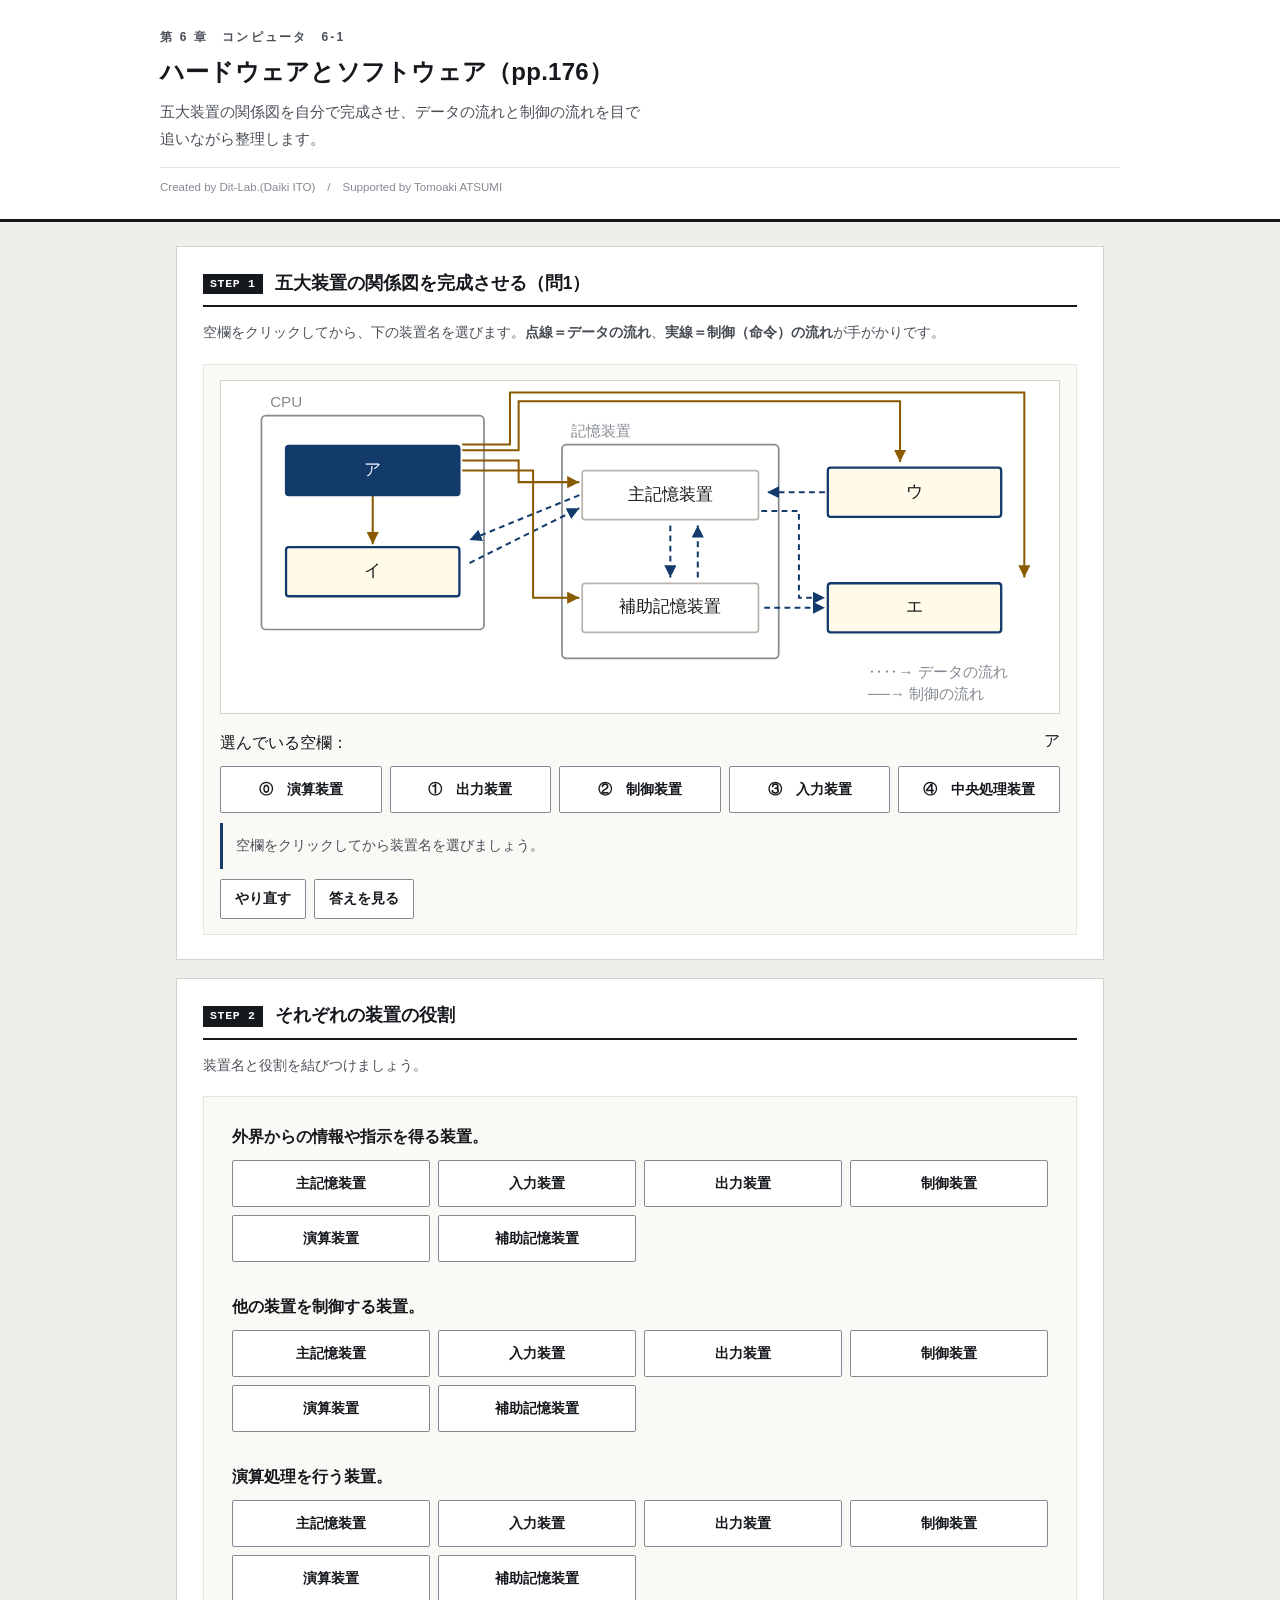
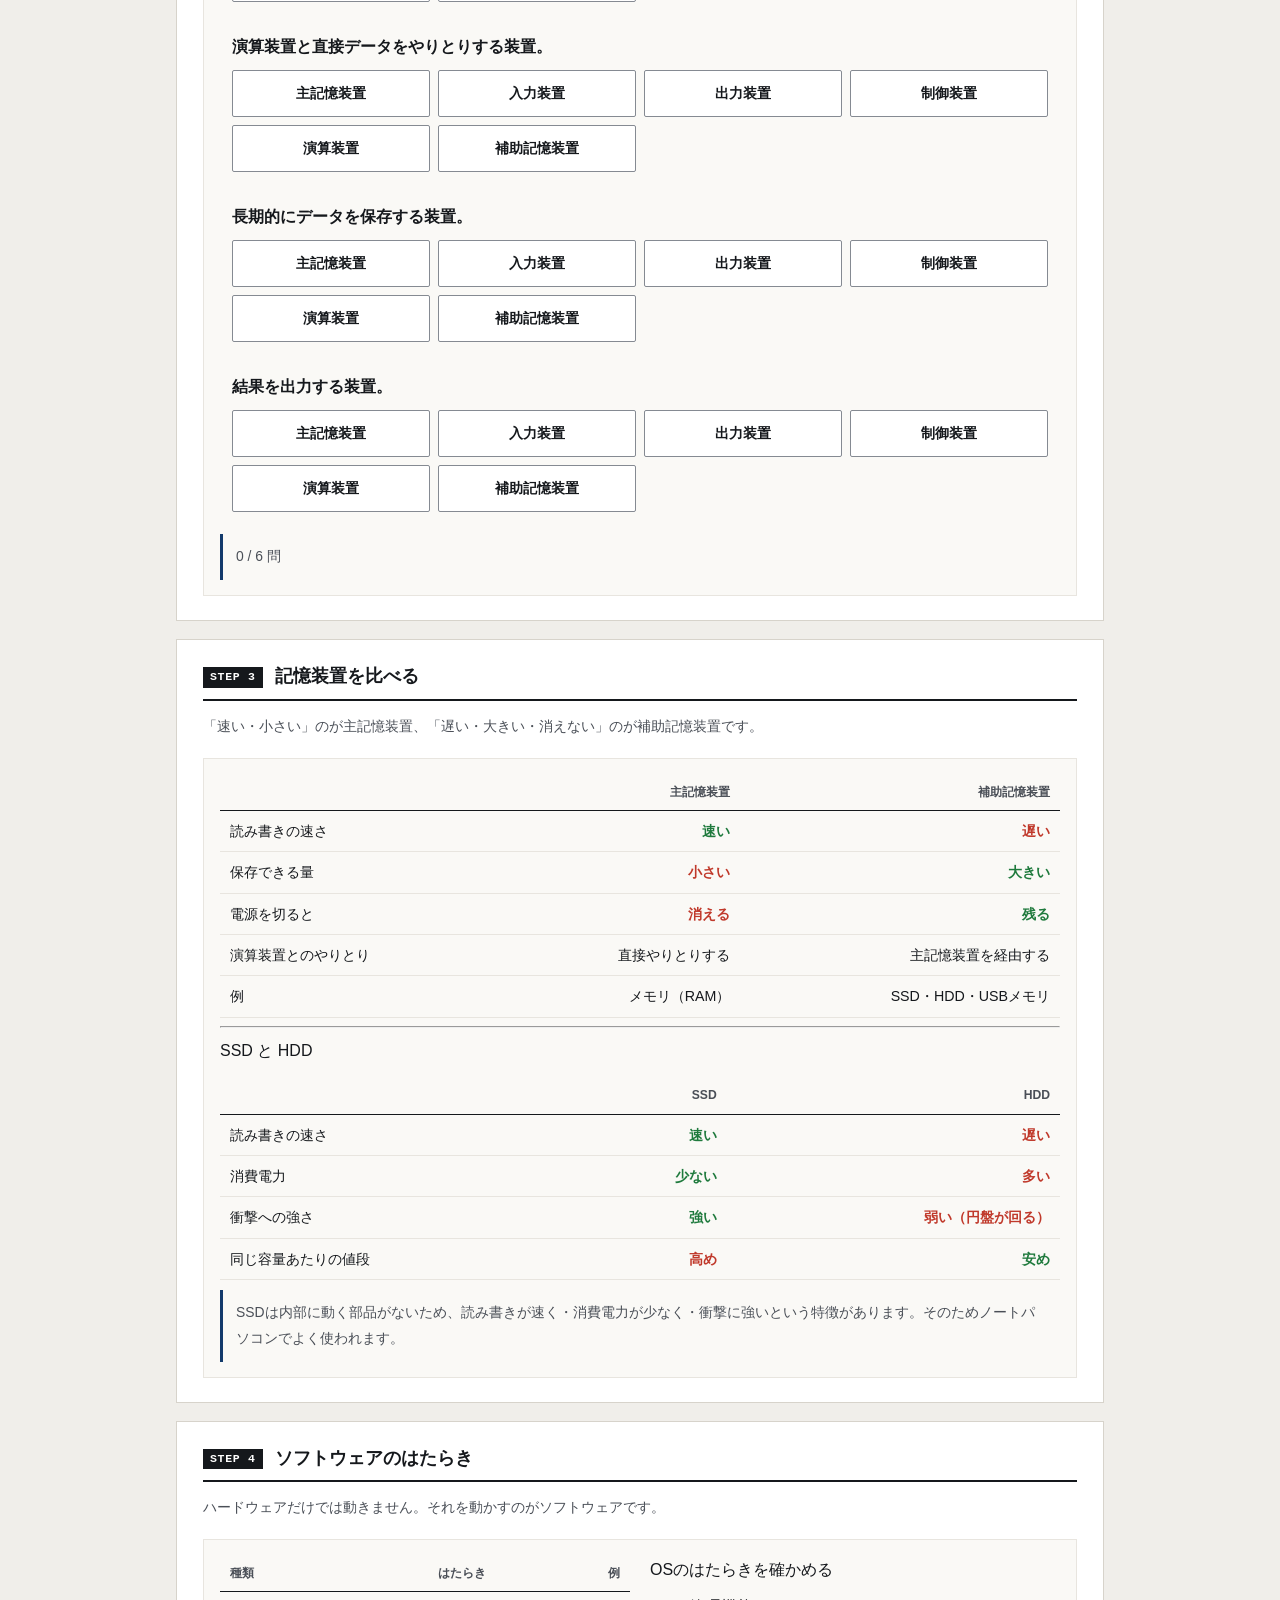
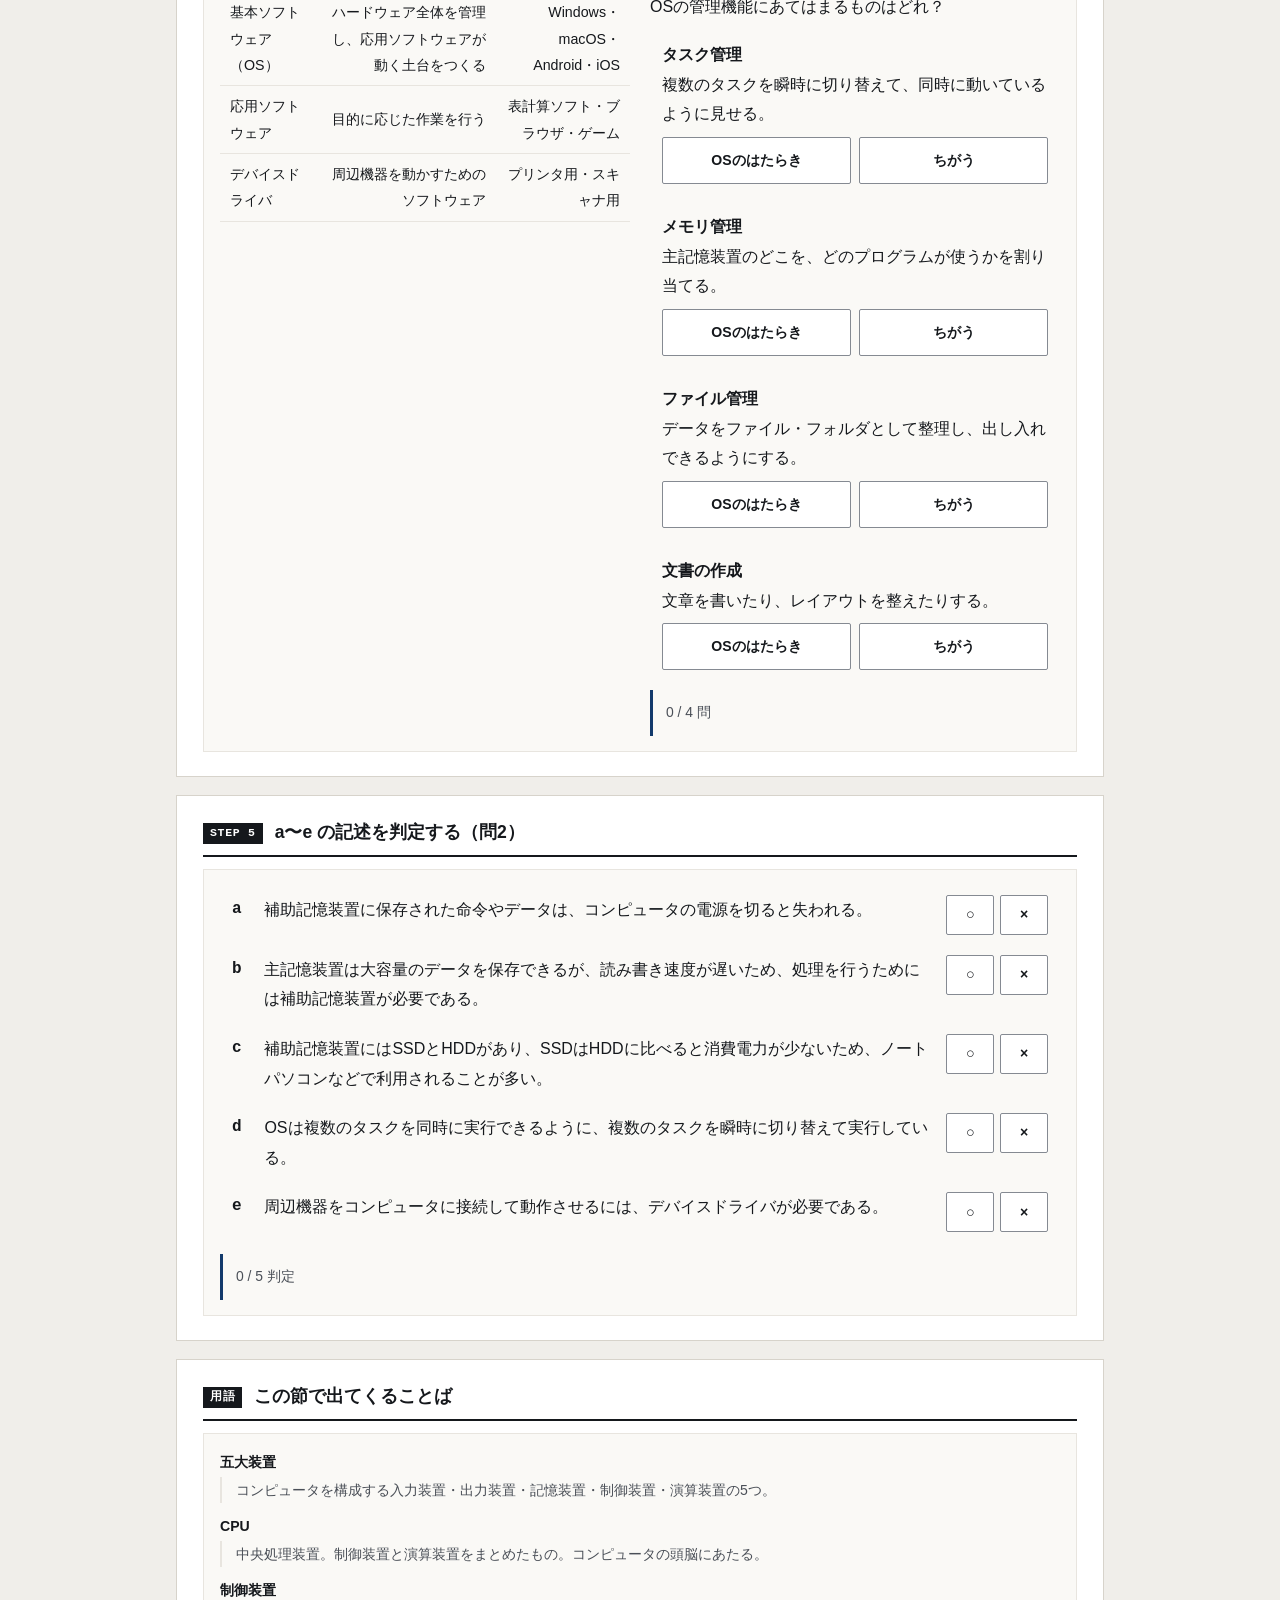
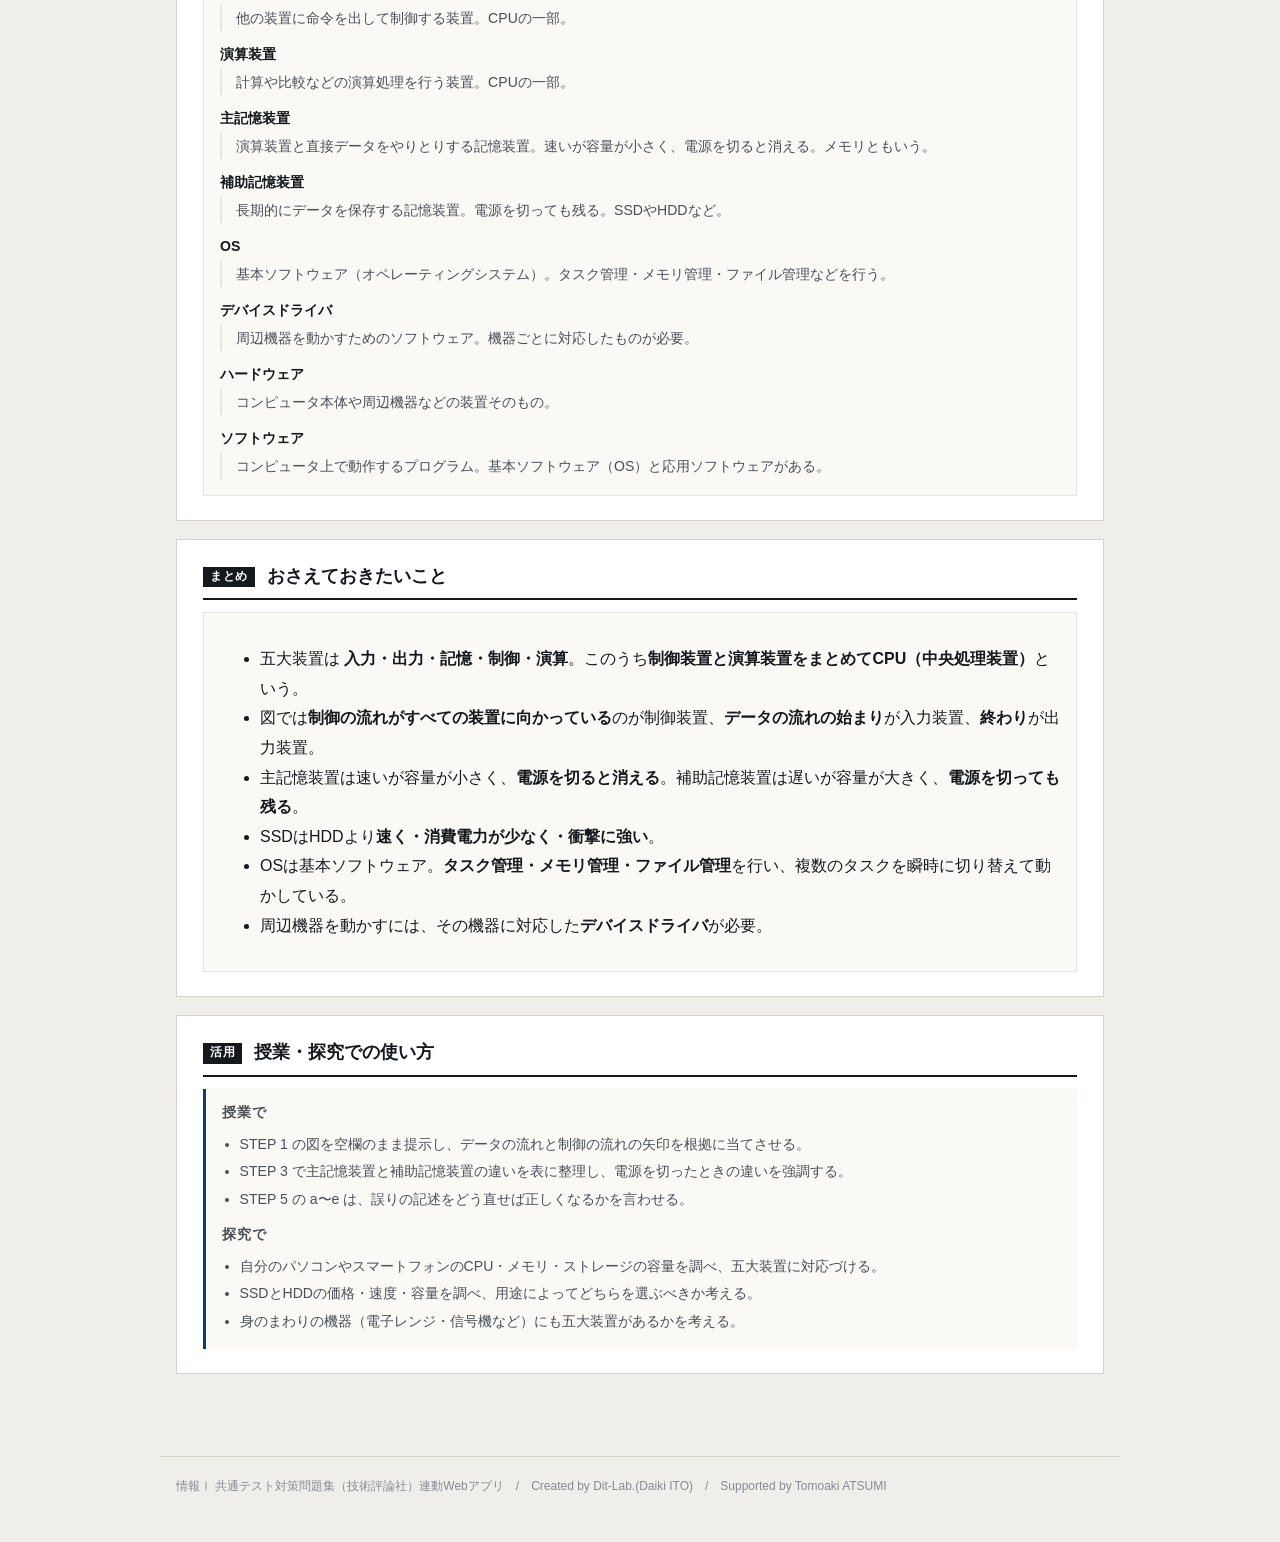
==== index.html @ 08ebe8d5 "chore: 不要ファイルを整理（ツールの作業ファイル・未使用JS・残骸画像） - .omc/ .serena/ __pycache__/ を削除し .gitignore に追加 - 各アプリが実際に" ====
<!DOCTYPE html>
<html lang="ja">
<head>
<meta charset="UTF-8">
<meta name="viewport" content="width=device-width, initial-scale=1.0">
<title>ハードウェアとソフトウェア｜情報Ⅰ共通テスト対策問題集</title>
<meta name="description" content="五大装置の関係図を自分で完成させ、データの流れと制御の流れを目で追いながら整理します。">
<link rel="icon" href="data:image/svg+xml,%3Csvg xmlns=%22http://www.w3.org/2000/svg%22 viewBox=%220 0 32 32%22%3E%3Crect width=%2232%22 height=%2232%22 fill=%22%2315181c%22/%3E%3Ctext x=%2216%22 y=%2222%22 font-size=%2218%22 font-family=%22monospace%22 fill=%22%23fff%22 text-anchor=%22middle%22%3E01%3C/text%3E%3C/svg%3E">
<link rel="stylesheet" href="css/style.css?v=239696b1">
<link rel="stylesheet" href="css/app.css?v=1ecb6554">
</head>
<body>

<header class="app-header">
  <div class="inner">
    <span class="eyebrow">第 6 章　コンピュータ　6-1</span>
    <h1>ハードウェアとソフトウェア（pp.176）</h1>
    <p class="lead">五大装置の関係図を自分で完成させ、データの流れと制御の流れを目で追いながら整理します。</p>
    <p class="credit">Created by Dit-Lab.(Daiki ITO)　/　Supported by Tomoaki ATSUMI</p>
  </div>
</header>

<main class="wrap">
  <section class="step" id="step1">
    <h2><span class="no">STEP 1</span>五大装置の関係図を完成させる（問1）</h2>
    <p class="desc">空欄をクリックしてから、下の装置名を選びます。<strong>点線＝データの流れ</strong>、<strong>実線＝制御（命令）の流れ</strong>が手がかりです。</p>
    <div class="panel">
      <div id="figBox"></div>
      <p class="qhead" style="margin:14px 0 8px">選んでいる空欄：<span class="mono" id="curBlank">ア</span></p>
      <div class="choice4" id="figChoices"></div>
      <div class="note" id="figNote" style="margin-top:10px"></div>
      <div class="btn-row" style="margin-top:10px">
        <button class="btn" id="figReset">やり直す</button>
        <button class="btn" id="figAns">答えを見る</button>
      </div>
    </div>
  </section>

  <section class="step" id="step2">
    <h2><span class="no">STEP 2</span>それぞれの装置の役割</h2>
    <p class="desc">装置名と役割を結びつけましょう。</p>
    <div class="panel">
      <div class="matchgrid" id="roleBox"></div>
      <div class="note" id="roleNote" style="margin-top:12px"></div>
    </div>
  </section>

  <section class="step" id="step3">
    <h2><span class="no">STEP 3</span>記憶装置を比べる</h2>
    <p class="desc">「速い・小さい」のが主記憶装置、「遅い・大きい・消えない」のが補助記憶装置です。</p>
    <div class="panel">
      <div class="tbl-scroll"><table class="tbl cmp2" id="memTable"></table></div>
      <hr class="sep">
      <p class="qhead">SSD と HDD</p>
      <div class="tbl-scroll"><table class="tbl cmp2" id="ssdTable"></table></div>
      <div class="note info" style="margin-top:10px">SSDは内部に動く部品がないため、読み書きが速く・消費電力が少なく・衝撃に強いという特徴があります。そのためノートパソコンでよく使われます。</div>
    </div>
  </section>

  <section class="step" id="step4">
    <h2><span class="no">STEP 4</span>ソフトウェアのはたらき</h2>
    <p class="desc">ハードウェアだけでは動きません。それを動かすのがソフトウェアです。</p>
    <div class="panel">
      <div class="grid c2">
        <div>
          <div class="tbl-scroll"><table class="tbl" id="swTable"></table></div>
        </div>
        <div>
          <p class="qhead" style="margin:0 0 8px">OSのはたらきを確かめる</p>
          <div id="osBox"></div>
          <div class="note" id="osNote" style="margin-top:10px"></div>
        </div>
      </div>
    </div>
  </section>

  <section class="step" id="step5">
    <h2><span class="no">STEP 5</span>a〜e の記述を判定する（問2）</h2>
    <div class="panel">
      <div class="abcde" id="jBox"></div>
      <div class="note" id="jNote" style="margin-top:12px"></div>
    </div>
  </section>

  <section class="step" id="glossary">
    <h2><span class="no">用語</span>この節で出てくることば</h2>
    <div class="panel"><div id="glossBox"></div></div>
  </section>

  <section class="step" id="wrap">
    <h2><span class="no">まとめ</span>おさえておきたいこと</h2>
    <div class="panel">
      <ul class="bullets">
        <li>五大装置は <strong>入力・出力・記憶・制御・演算</strong>。このうち<strong>制御装置と演算装置をまとめてCPU（中央処理装置）</strong>という。</li>
        <li>図では<strong>制御の流れがすべての装置に向かっている</strong>のが制御装置、<strong>データの流れの始まり</strong>が入力装置、<strong>終わり</strong>が出力装置。</li>
        <li>主記憶装置は速いが容量が小さく、<strong>電源を切ると消える</strong>。補助記憶装置は遅いが容量が大きく、<strong>電源を切っても残る</strong>。</li>
        <li>SSDはHDDより<strong>速く・消費電力が少なく・衝撃に強い</strong>。</li>
        <li>OSは基本ソフトウェア。<strong>タスク管理・メモリ管理・ファイル管理</strong>を行い、複数のタスクを瞬時に切り替えて動かしている。</li>
        <li>周辺機器を動かすには、その機器に対応した<strong>デバイスドライバ</strong>が必要。</li>
      </ul>
    </div>
  </section>

  <section class="step">
    <h2><span class="no">活用</span>授業・探究での使い方</h2>
    <div class="use-note">
      <h3>授業で</h3>
      <ul>
        <li>STEP 1 の図を空欄のまま提示し、データの流れと制御の流れの矢印を根拠に当てさせる。</li>
        <li>STEP 3 で主記憶装置と補助記憶装置の違いを表に整理し、電源を切ったときの違いを強調する。</li>
        <li>STEP 5 の a〜e は、誤りの記述をどう直せば正しくなるかを言わせる。</li>
      </ul>
      <h3 style="margin-top:12px">探究で</h3>
      <ul>
        <li>自分のパソコンやスマートフォンのCPU・メモリ・ストレージの容量を調べ、五大装置に対応づける。</li>
        <li>SSDとHDDの価格・速度・容量を調べ、用途によってどちらを選ぶべきか考える。</li>
        <li>身のまわりの機器（電子レンジ・信号機など）にも五大装置があるかを考える。</li>
      </ul>
    </div>
  </section>

</main>

<footer class="app-footer">
  情報Ⅰ 共通テスト対策問題集（技術評論社）連動Webアプリ　/　Created by Dit-Lab.(Daiki ITO)　/　Supported by Tomoaki ATSUMI
</footer>

<script src="js/terms.js?v=31ea8772"></script>
<script src="js/app.js?v=41d7b42d"></script>
</body>
</html>
---- css/style.css ----
/* =========================================================
   情報Ⅰ 共通テスト対策問題集 — Web アプリ共通スタイル
   紙面（参考書）に寄せた設計。装飾色は使わず、色は意味を持つときだけ。
   ========================================================= */

:root{
  --paper:#ffffff;
  --paper-2:#faf9f6;      /* うすい紙 */
  --bg:#f0eeea;           /* 台紙 */
  --ink:#15181c;
  --ink-2:#4a4f57;
  --ink-3:#858a92;
  --rule:#d7d3cb;         /* 罫線 */
  --rule-2:#e8e5df;
  --accent:#123a6b;       /* 濃紺。主要操作と現在地だけに使う */
  --accent-w:#e9eef6;
  --zero:#c0392b;         /* 左＝0 */
  --one:#1d4ed8;          /* 右＝1 */
  --ok:#1f7a3d;   --ok-bg:#eef6f0;
  --ng:#b3261e;   --ng-bg:#fbefee;
  --warn:#8a5a00; --warn-bg:#fbf5e8;
  --font:"Hiragino Kaku Gothic ProN","Hiragino Sans","Yu Gothic Medium","Yu Gothic",
         "Noto Sans JP",Meiryo,-apple-system,BlinkMacSystemFont,sans-serif;
  --mono:"SFMono-Regular",Menlo,Consolas,"Courier New",monospace;
}

*{box-sizing:border-box}
[hidden]{display:none !important}
html{-webkit-text-size-adjust:100%}
body{
  margin:0; background:var(--bg); color:var(--ink);
  font-family:var(--font); font-size:16px; line-height:1.85;
  font-feature-settings:"palt" 1;
}
h1,h2,h3,h4{line-height:1.45; margin:0; font-weight:700}
p{margin:0 0 .75em} p:last-child{margin-bottom:0}
a{color:var(--accent)}

/* ---------- 標題 ---------- */
.app-header{background:var(--paper); border-bottom:3px solid var(--ink); padding:26px 20px 20px}
.app-header .inner{max-width:960px; margin:0 auto}
.app-header .eyebrow{
  font-size:.75rem; font-weight:700; color:var(--ink-2); letter-spacing:.18em;
  display:block; margin-bottom:7px;
}
.app-header h1{font-size:1.5rem; letter-spacing:.01em}
.app-header .lead{font-size:.92rem; color:var(--ink-2); margin-top:9px; max-width:60ch}
.app-header .credit{
  font-size:.72rem; color:var(--ink-3); margin-top:14px;
  padding-top:9px; border-top:1px solid var(--rule-2);
}

/* ---------- 版面 ---------- */
.wrap{max-width:960px; margin:0 auto; padding:24px 16px 64px}
.step{background:var(--paper); border:1px solid var(--rule); padding:24px 26px; margin-bottom:18px}
.step > h2{
  display:flex; align-items:baseline; gap:12px; font-size:1.1rem;
  padding-bottom:9px; border-bottom:2px solid var(--ink); margin-bottom:12px;
}
.step > h2 .no{
  flex:none; font-family:var(--mono); font-size:.72rem; font-weight:700;
  background:var(--ink); color:var(--paper); padding:2px 7px; letter-spacing:.06em;
  position:relative; top:-2px;
}
.step > .desc{color:var(--ink-2); font-size:.9rem; margin-bottom:18px}
.step[hidden]{display:none}

.grid{display:grid; gap:20px}
.grid > *{min-width:0}          /* 子の中身で列が広がるのを防ぐ */
@media(min-width:800px){ .grid.c2{grid-template-columns:1fr 1fr} }

.panel{border:1px solid var(--rule-2); background:var(--paper-2); padding:15px 16px; min-width:0}
.panel > h3{
  font-size:.8rem; font-weight:700; color:var(--ink-2); letter-spacing:.08em;
  margin-bottom:12px; padding-bottom:6px; border-bottom:1px solid var(--rule);
}

/* ---------- 部品 ---------- */
.btn{
  appearance:none; border:1px solid var(--ink-3); background:var(--paper); color:var(--ink);
  font-family:inherit; font-size:.88rem; font-weight:700; padding:8px 14px;
  border-radius:2px; cursor:pointer; min-height:40px; line-height:1.4;
  transition:background .12s, border-color .12s, color .12s;
}
.btn:hover:not(:disabled){background:var(--accent-w); border-color:var(--accent); color:var(--accent)}
.btn:disabled{opacity:.35; cursor:not-allowed}
.btn.primary{background:var(--accent); color:var(--paper); border-color:var(--accent)}
.btn.primary:hover:not(:disabled){background:#0d2c53; color:var(--paper)}
.btn.ghost{border-color:var(--rule); color:var(--ink-2)}
.btn.sm{font-size:.8rem; padding:5px 10px; min-height:34px}
.btn-row{display:flex; flex-wrap:wrap; gap:8px; align-items:center}

/* タブ（見出し下線式） */
.seg{display:flex; gap:0; border-bottom:1px solid var(--rule)}
.seg button{
  appearance:none; border:0; background:transparent; font-family:inherit; font-size:.88rem;
  font-weight:700; color:var(--ink-3); padding:9px 4px; margin-right:26px; cursor:pointer;
  border-bottom:3px solid transparent; margin-bottom:-1px; min-height:40px;
}
.seg button:hover{color:var(--ink-2)}
.seg button[aria-pressed="true"]{color:var(--ink); border-bottom-color:var(--accent)}

label.fld{display:block; font-size:.78rem; font-weight:700; color:var(--ink-2); margin-bottom:5px; letter-spacing:.04em}
input[type=text], textarea, input[type=number]{
  width:100%; font-family:inherit; font-size:1rem; color:var(--ink);
  border:1px solid var(--ink-3); border-radius:2px; padding:9px 11px;
  background:var(--paper); min-height:42px;
}
input:focus, textarea:focus{outline:2px solid var(--accent); outline-offset:-1px; border-color:var(--accent)}
.btn:focus-visible, .seg button:focus-visible, .node-card:focus-visible{outline:2px solid var(--accent); outline-offset:2px}
textarea{resize:vertical; line-height:1.7}
.mono{font-family:var(--mono)}

table.tbl{width:100%; border-collapse:collapse; font-size:.89rem}
table.tbl th, table.tbl td{border-bottom:1px solid var(--rule-2); padding:7px 10px; text-align:right}
table.tbl th:first-child, table.tbl td:first-child{text-align:left}
table.tbl thead th{border-bottom:1.5px solid var(--ink); font-size:.76rem; color:var(--ink-2); font-weight:700; white-space:nowrap}
.tbl-scroll{overflow-x:auto; -webkit-overflow-scrolling:touch; max-width:100%}

.note{padding:10px 13px; font-size:.87rem; border-left:3px solid var(--ink-3); background:var(--paper-2)}
.note.ok{background:var(--ok-bg); border-left-color:var(--ok); color:#123f22}
.note.ng{background:var(--ng-bg); border-left-color:var(--ng); color:#6d1a15}
.note.info{background:var(--paper-2); border-left-color:var(--accent); color:var(--ink-2)}
.note.warn{background:var(--warn-bg); border-left-color:var(--warn); color:#5c3d00}
.note[hidden]{display:none}

.badge{
  display:inline-block; font-size:.72rem; font-weight:700; padding:1px 7px;
  border:1px solid var(--rule); color:var(--ink-2); background:var(--paper); letter-spacing:.04em;
}

/* 数値は罫線で仕切るだけ。カードにしない */
.metrics{display:flex; flex-wrap:wrap; gap:0; border-top:1px solid var(--rule)}
.metric{flex:1 1 130px; padding:11px 14px 11px 0; border-right:1px solid var(--rule-2)}
.metric:last-child{border-right:0}
.metric .k{font-size:.74rem; color:var(--ink-3); font-weight:700; letter-spacing:.05em}
.metric .v{font-size:1.6rem; font-weight:700; line-height:1.3; font-family:var(--mono); letter-spacing:-.01em}
.metric .s{font-size:.76rem; color:var(--ink-2)}

.bit0{color:var(--zero); font-weight:700}
.bit1{color:var(--one); font-weight:700}

.app-footer{
  max-width:960px; margin:0 auto; padding:18px 16px 44px; color:var(--ink-3);
  font-size:.75rem; border-top:1px solid var(--rule);
}
.sr-only{position:absolute;width:1px;height:1px;overflow:hidden;clip:rect(0 0 0 0);white-space:nowrap}

@media(max-width:640px){
  body{font-size:15px}
  .app-header{padding:20px 16px 16px}
  .app-header h1{font-size:1.16rem}
  .wrap{padding:16px 12px 52px}
  .step{padding:18px 15px}
  .seg button{margin-right:18px; font-size:.84rem}
  .metric{flex-basis:50%; border-right:0}
}
@media (prefers-reduced-motion:reduce){ *{animation:none!important; transition:none!important} }

/* ---------- 自分のデータ・共有・印刷 ---------- */
.toolbar{display:flex; flex-wrap:wrap; gap:8px; align-items:center; margin-top:12px;
  padding-top:12px; border-top:1px solid var(--rule-2)}
.toolbar .hint{font-size:.78rem; color:var(--ink-3)}
.paste-area{width:100%; min-height:110px; font-family:var(--mono); font-size:.86rem}
.use-note{background:var(--paper-2); border-left:3px solid var(--accent); padding:14px 16px; font-size:.88rem}
.use-note h3{font-size:.86rem; letter-spacing:.06em; margin-bottom:8px; color:var(--ink-2)}
.use-note ol, .use-note ul{margin:0; padding-left:1.25em; line-height:1.95; color:var(--ink-2)}

@media print{
  body{background:#fff}
  .app-header{border-bottom:2px solid #000}
  .step{border:1px solid #bbb; break-inside:avoid; page-break-inside:avoid; margin-bottom:12px}
  .btn, .seg, .toolbar, input[type=range]{display:none !important}
  .note{border-left-width:2px}
  a[href]:after{content:""}
}

/* ---------- 入力グリッド ---------- */
.dg-scroll{overflow:auto; -webkit-overflow-scrolling:touch; border:1px solid var(--rule); background:var(--paper); max-height:420px}
table.dg{border-collapse:collapse; font-family:var(--mono); font-size:.9rem; min-width:100%}
table.dg th, table.dg td{border:1px solid var(--rule-2); padding:0}
table.dg thead th{background:var(--paper-2); position:sticky; top:0; z-index:2}
table.dg .dg-n{background:var(--paper-2); color:var(--ink-3); font-size:.76rem; font-weight:400;
  text-align:center; min-width:34px; padding:0 4px; position:sticky; left:0; z-index:1}
table.dg .dg-corner{background:var(--paper-2); min-width:34px; position:sticky; left:0; z-index:3}
table.dg .dg-act{background:var(--paper-2); width:34px}
.dg-h, .dg-c{width:100%; min-width:96px; border:0; background:transparent; font-family:inherit;
  font-size:.9rem; padding:8px 9px; color:var(--ink); min-height:38px}
.dg-h{font-weight:700; font-family:var(--font); font-size:.82rem; color:var(--ink-2)}
.dg-c.num{text-align:right}
.dg-c:focus, .dg-h:focus{outline:2px solid var(--accent); outline-offset:-2px; background:var(--accent-w)}
.dg-del{border:0; background:transparent; color:var(--ink-3); cursor:pointer; width:32px; height:34px; font-size:1rem}
.dg-del:hover{color:var(--ng)}
.dg-tools{display:flex; flex-wrap:wrap; gap:8px; align-items:center; margin-top:10px}
.dg-hint{font-size:.76rem; color:var(--ink-3)}

/* ---------- ファイル読み込み ---------- */
.filebox{display:flex; flex-wrap:wrap; gap:10px; align-items:center; padding:12px;
  border:1px dashed var(--rule); background:var(--paper-2)}
.filebox input[type=file]{font-size:.85rem; font-family:inherit; max-width:100%}
.filebox .sel{max-width:220px}
.filelabel{display:inline-flex; align-items:center; gap:6px; font-size:.85rem; font-weight:700;
  border:1px solid var(--ink-3); background:var(--paper); padding:8px 14px; border-radius:2px; cursor:pointer; min-height:40px}
.filelabel:hover{border-color:var(--accent); color:var(--accent); background:var(--accent-w)}
.filelabel input{display:none}

/* ---------- 用語解説 ---------- */
.term{position:relative; border-bottom:1.5px dotted var(--accent); cursor:help; color:var(--accent); font-weight:700}
.term .term-pop{display:none; position:absolute; left:0; top:1.7em; z-index:50; width:min(300px,78vw);
  background:var(--paper); border:1px solid var(--ink-3); box-shadow:0 6px 20px rgba(0,0,0,.14);
  padding:10px 12px; font-size:.82rem; font-weight:400; color:var(--ink-2); line-height:1.75;
  border-left:3px solid var(--accent); cursor:auto; text-align:left}
.term .term-pop b{display:block; color:var(--ink); font-size:.86rem; margin-bottom:3px}
.term.open .term-pop{display:block}
dl.gloss{margin:0; font-size:.88rem}
dl.gloss dt{font-weight:700; color:var(--ink); margin-top:10px}
dl.gloss dt:first-child{margin-top:0}
dl.gloss dd{margin:2px 0 0; color:var(--ink-2); line-height:1.85; padding-left:1em; border-left:2px solid var(--rule-2)}
@media print{ .term{border-bottom:0; color:inherit} .term .term-pop{display:none !important} }

/* ---------- スマホ・タブレット ---------- */
@media (max-width:1024px){
  /* iOS で入力時に画面が勝手に拡大するのを防ぐ（16px 未満だとズームする） */
  input[type=text], input[type=number], textarea, select, .dg-c, .dg-h{ font-size:16px }
  .dg-c, .dg-h{ min-width:110px }
}
@media (max-width:820px){
  .grid.c2{grid-template-columns:1fr}
  .dg-scroll{max-height:340px}
  .filebox{flex-direction:column; align-items:stretch}
  .filebox .sel{max-width:100%}
  .term .term-pop{left:auto; right:0; width:min(280px,86vw)}
}
@media (max-width:480px){
  .step > h2{font-size:1rem; flex-wrap:wrap}
  .metrics{gap:0}
  .metric{flex-basis:50%; padding-right:10px}
  .metric .v{font-size:1.3rem}
  .btn{padding:8px 12px}
  .dg-tools{gap:6px}
  .dg-hint{width:100%}
}
/* タッチ操作でのスクロールを滑らかに */
.tbl-scroll, .dg-scroll, .tree-box{ -webkit-overflow-scrolling:touch; overscroll-behavior-x:contain }

/* 幅指定つきの入力欄がスマートフォンではみ出さないようにする */
input[type=text], input[type=number], input[type=search], textarea, select{ max-width:100% }
.btn-row > label{ min-width:0; max-width:100% }
.btn-row > label input, .btn-row > label select{ max-width:100% }

/* 共通：○×判定・並べかえ（quiz.js 用） */
.abcde{border:1px solid var(--rule); border-radius:3px; overflow:hidden}
.abcde > div{border-top:1px solid var(--rule); padding:10px 12px}
.abcde > div:first-child{border-top:0}
.abcde .st{display:flex; gap:10px; align-items:flex-start; flex-wrap:wrap}
.abcde .st .k{font-weight:700; font-family:var(--mono); min-width:1.4em}
.abcde .st .t{flex:1; min-width:12em}
.abcde .jb{display:flex; gap:6px}
.abcde .jb .btn{min-width:3.4em; padding:6px 10px; text-align:center}
.prep{display:grid; grid-template-columns:repeat(auto-fit,minmax(150px,1fr)); gap:10px; margin-top:10px}
.prep .slot{border:1px dashed var(--ink-3); border-radius:3px; padding:10px; min-height:92px; background:var(--paper)}
.prep .slot.filled{border-style:solid}
.prep .slot .tag{font:700 .74rem/1.4 var(--mono); color:var(--accent); display:block; margin-bottom:6px}
.prep .slot .txt{font-size:.86rem; line-height:1.7}
.cards{display:flex; flex-wrap:wrap; gap:8px; margin-top:10px}
.cards .c{border:1px solid var(--ink-3); border-radius:3px; padding:9px 12px; background:var(--paper);
  cursor:pointer; font-size:.88rem; max-width:100%; text-align:left; font-family:inherit; color:var(--ink)}
.cards .c:hover{background:var(--warn-bg)}
.cards .c.used{opacity:.35; pointer-events:none}
---- css/app.css ----
.qhead{display:flex; justify-content:space-between; align-items:center; margin-bottom:12px}
.card-q{border:1px solid var(--rule); background:var(--paper); padding:18px; margin-bottom:14px}
.q-scene{font-size:1rem; font-weight:700; line-height:1.9}
.choice4{display:grid; gap:8px; grid-template-columns:repeat(auto-fit,minmax(160px,1fr))}
.choice4 .btn{text-align:left; line-height:1.65; padding:11px 13px}
.choice4 .btn.correct{background:var(--ok-bg); border-color:var(--ok); color:var(--ok)}
.choice4 .btn.wrong{background:var(--ng-bg); border-color:var(--ng); color:var(--ng)}
.choice4.locked{pointer-events:none}
.sel{width:100%; font-family:inherit; font-size:.95rem; padding:9px 11px; min-height:42px;
  border:1px solid var(--ink-3); border-radius:2px; background:var(--paper); color:var(--ink)}
input[type=range]{width:100%; accent-color:var(--accent); height:34px}
.why{font-size:.85rem; color:var(--ink-2); line-height:1.85}
.eqbox{font-family:var(--mono); font-size:1.02rem; font-weight:700; text-align:center; padding:14px;
  border:1px solid var(--rule); background:var(--paper-2); line-height:1.8}
.blankin{border:1.5px solid var(--accent); background:#fff; padding:6px 8px; text-align:center;
  font-family:var(--mono); min-height:38px; font-size:.95rem; max-width:120px}
.blankin.ok{border-color:var(--ok); background:var(--ok-bg)}
.blankin.ng{border-color:var(--ng); background:var(--ng-bg)}
table.tbl td .blankin{width:100%; max-width:none}

/* --- 6-1 ハードウェアとソフトウェア --- */
#figBox{border:1px solid var(--rule);background:var(--paper)}
#figBox svg{display:block;width:100%}
svg .box{fill:#fff;stroke:#b9b5ad;stroke-width:1.2}
svg .grp{fill:none;stroke:#858a92;stroke-width:1.2}
svg .blank{fill:#fffbe8;stroke:#123a6b;stroke-width:1.6;cursor:pointer}
svg .blank.now{fill:#123a6b}
svg .blank.ok{fill:var(--ok-bg);stroke:#1f7a3d}
svg .blank.ng{fill:var(--ng-bg);stroke:#c0392b}
svg .tx{font-size:12px;fill:#15181c;font-family:inherit;text-anchor:middle;dominant-baseline:middle;pointer-events:none}
svg .tx.w{fill:#fff}
svg .cap{font-size:10.5px;fill:#858a92;font-family:inherit}
svg .dflow{stroke:#123a6b;stroke-width:1.4;stroke-dasharray:4 3;fill:none;marker-end:url(#ah1)}
svg .cflow{stroke:#8a5a00;stroke-width:1.4;fill:none;marker-end:url(#ah2)}
.matchgrid{display:grid;grid-template-columns:1fr;gap:10px}
.mrow{border:1px solid var(--line);border-radius:3px;padding:10px 12px}
.mrow .q{font-weight:700;margin-bottom:8px}
.cmp2 td.y{color:#1f7a3d;font-weight:700}
.cmp2 td.n{color:#c0392b;font-weight:700}
.abcde{border:1px solid var(--line);border-radius:3px;overflow:hidden}
.abcde > div{border-top:1px solid var(--line);padding:10px 12px}
.abcde > div:first-child{border-top:0}
.abcde .st{display:flex;gap:10px;align-items:flex-start;flex-wrap:wrap}
.abcde .st .k{font-weight:700;font-family:var(--mono);min-width:1.4em}
.abcde .st .t{flex:1;min-width:12em}
.abcde .jb{display:flex;gap:6px}
.abcde .jb .btn{min-width:3.4em;padding:6px 10px;text-align:center}
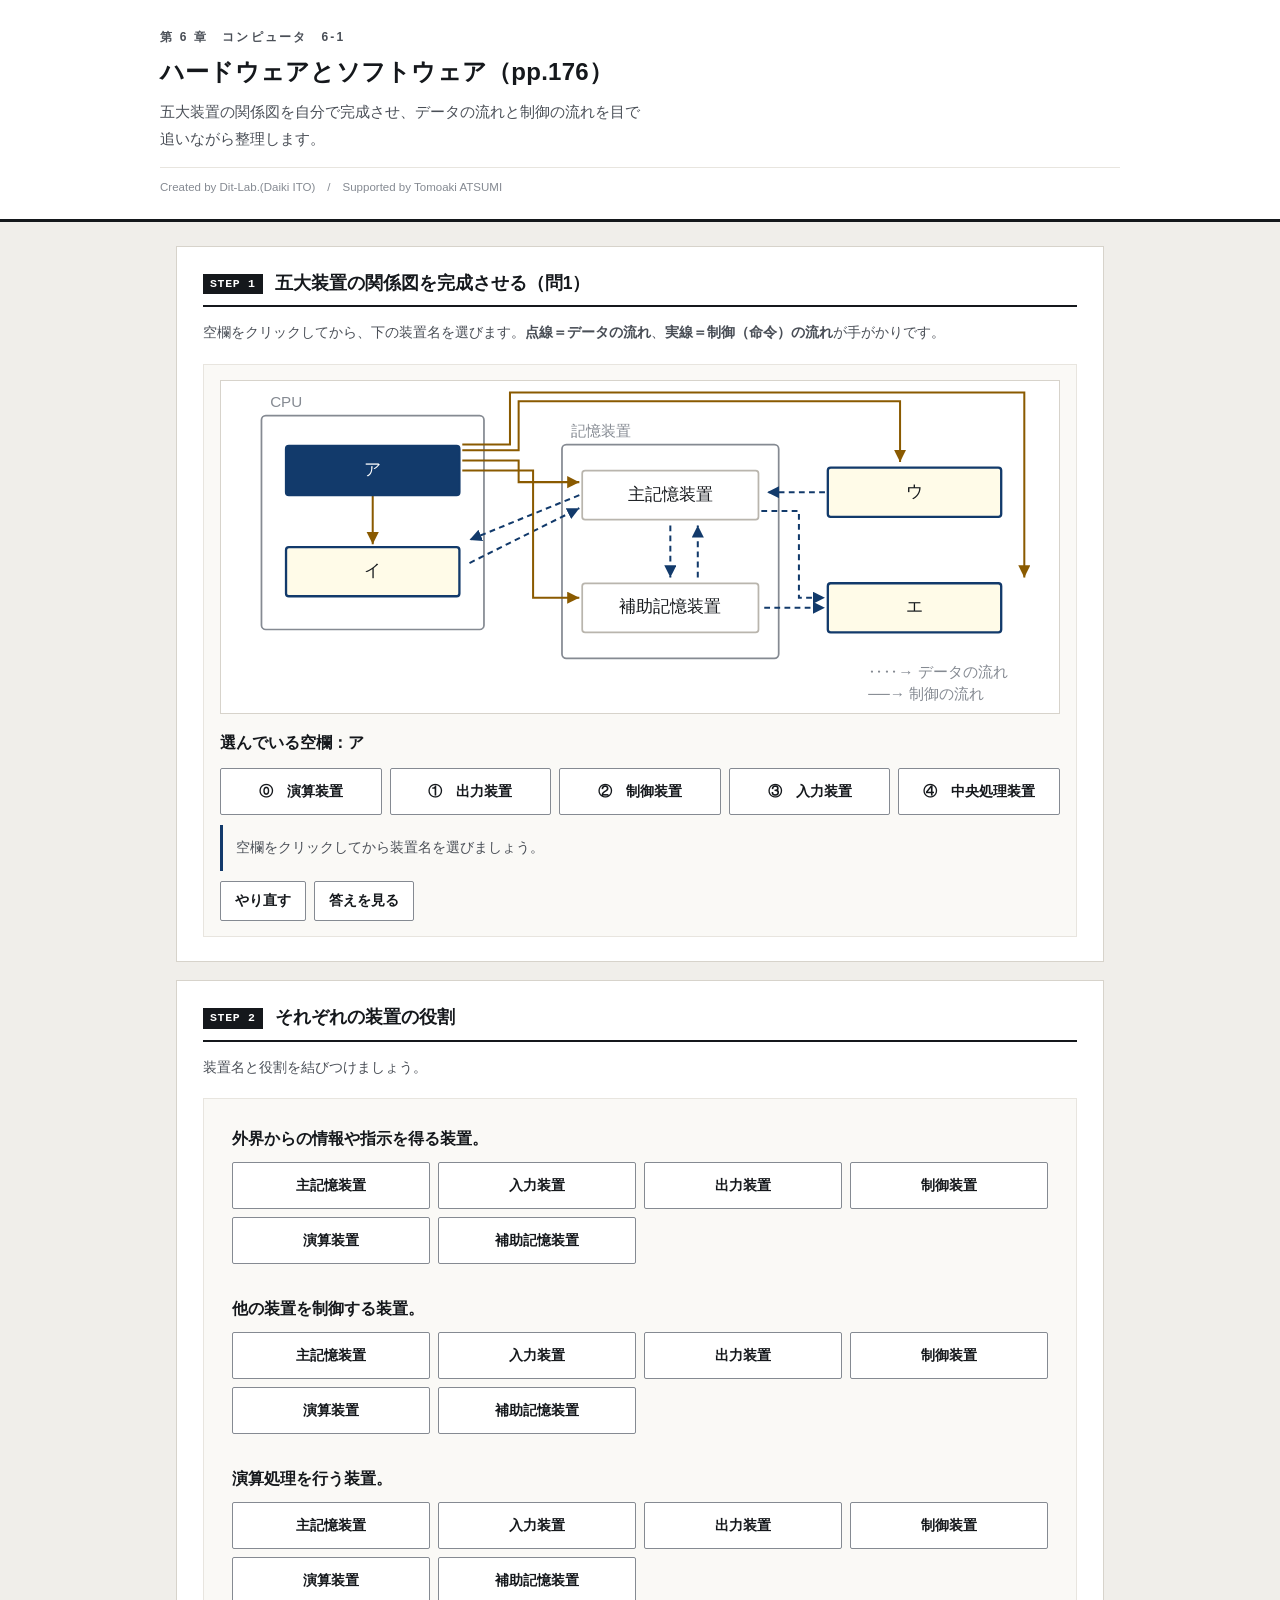
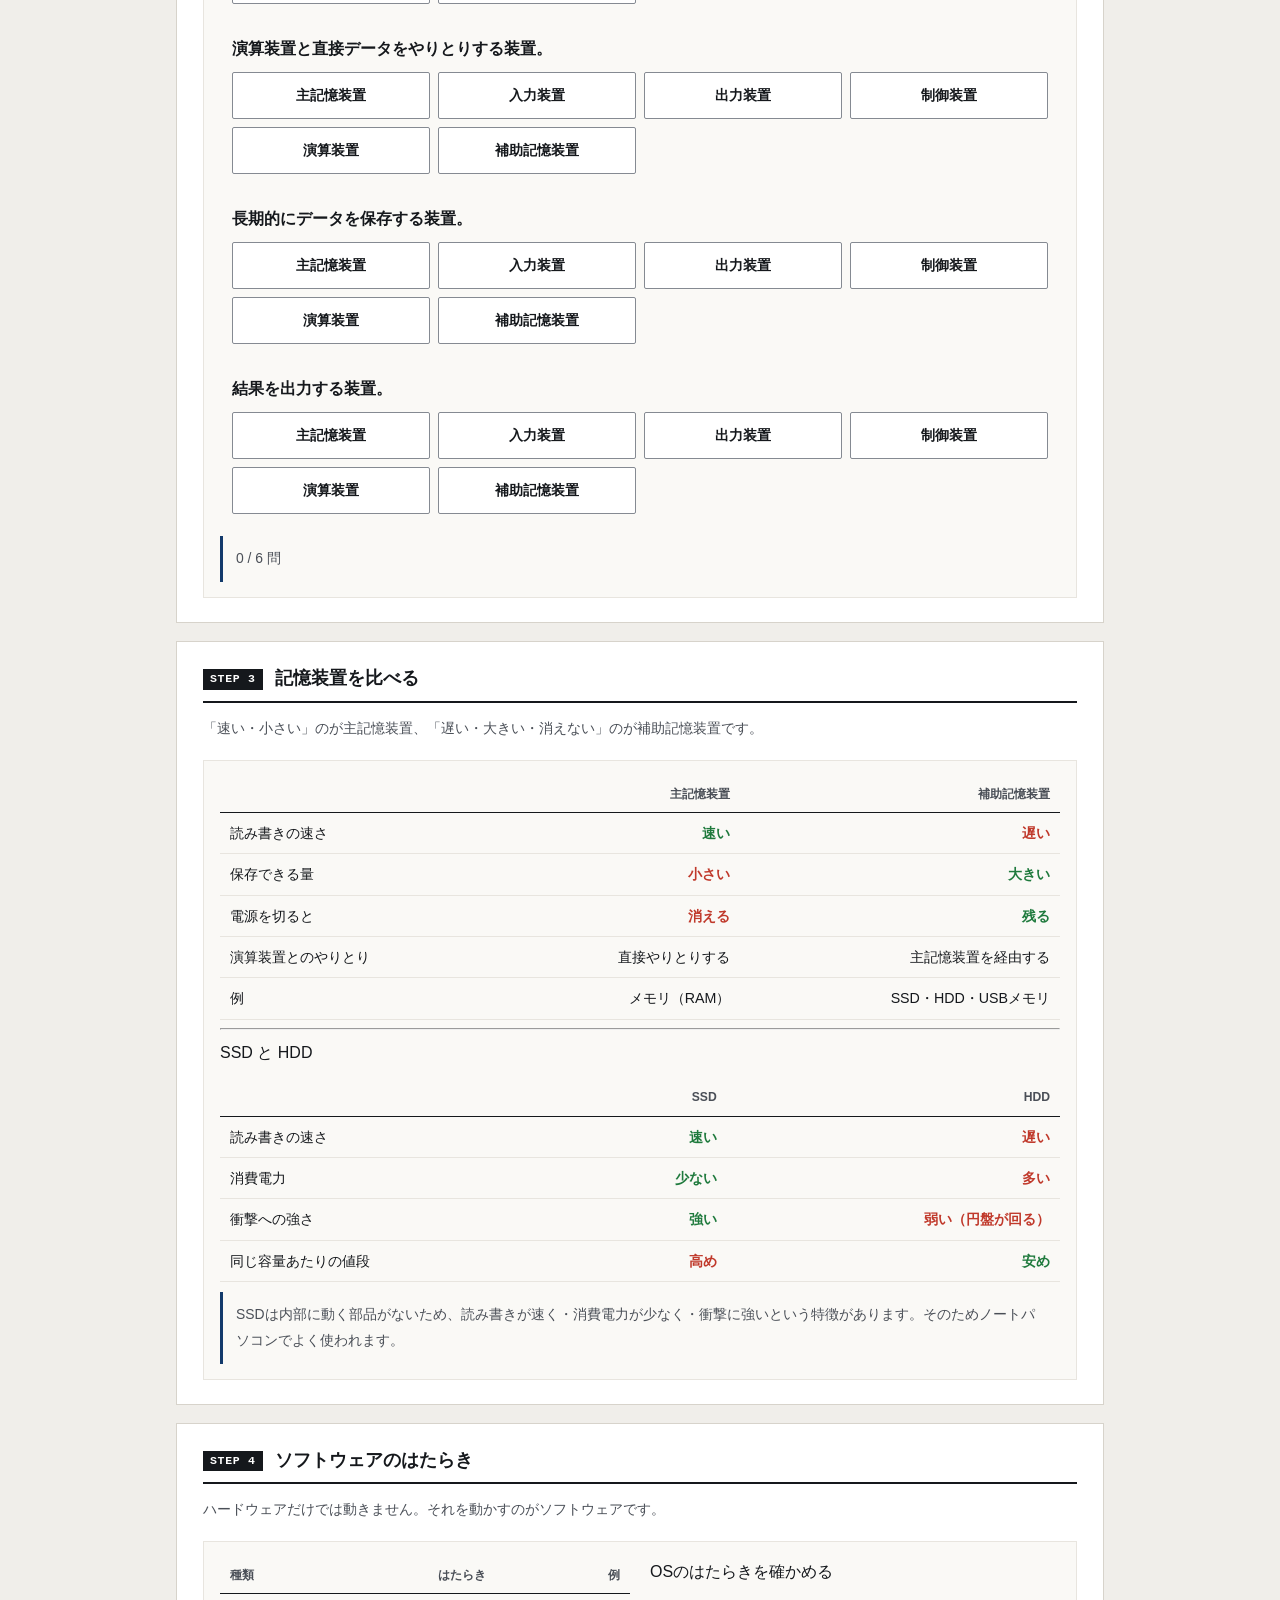
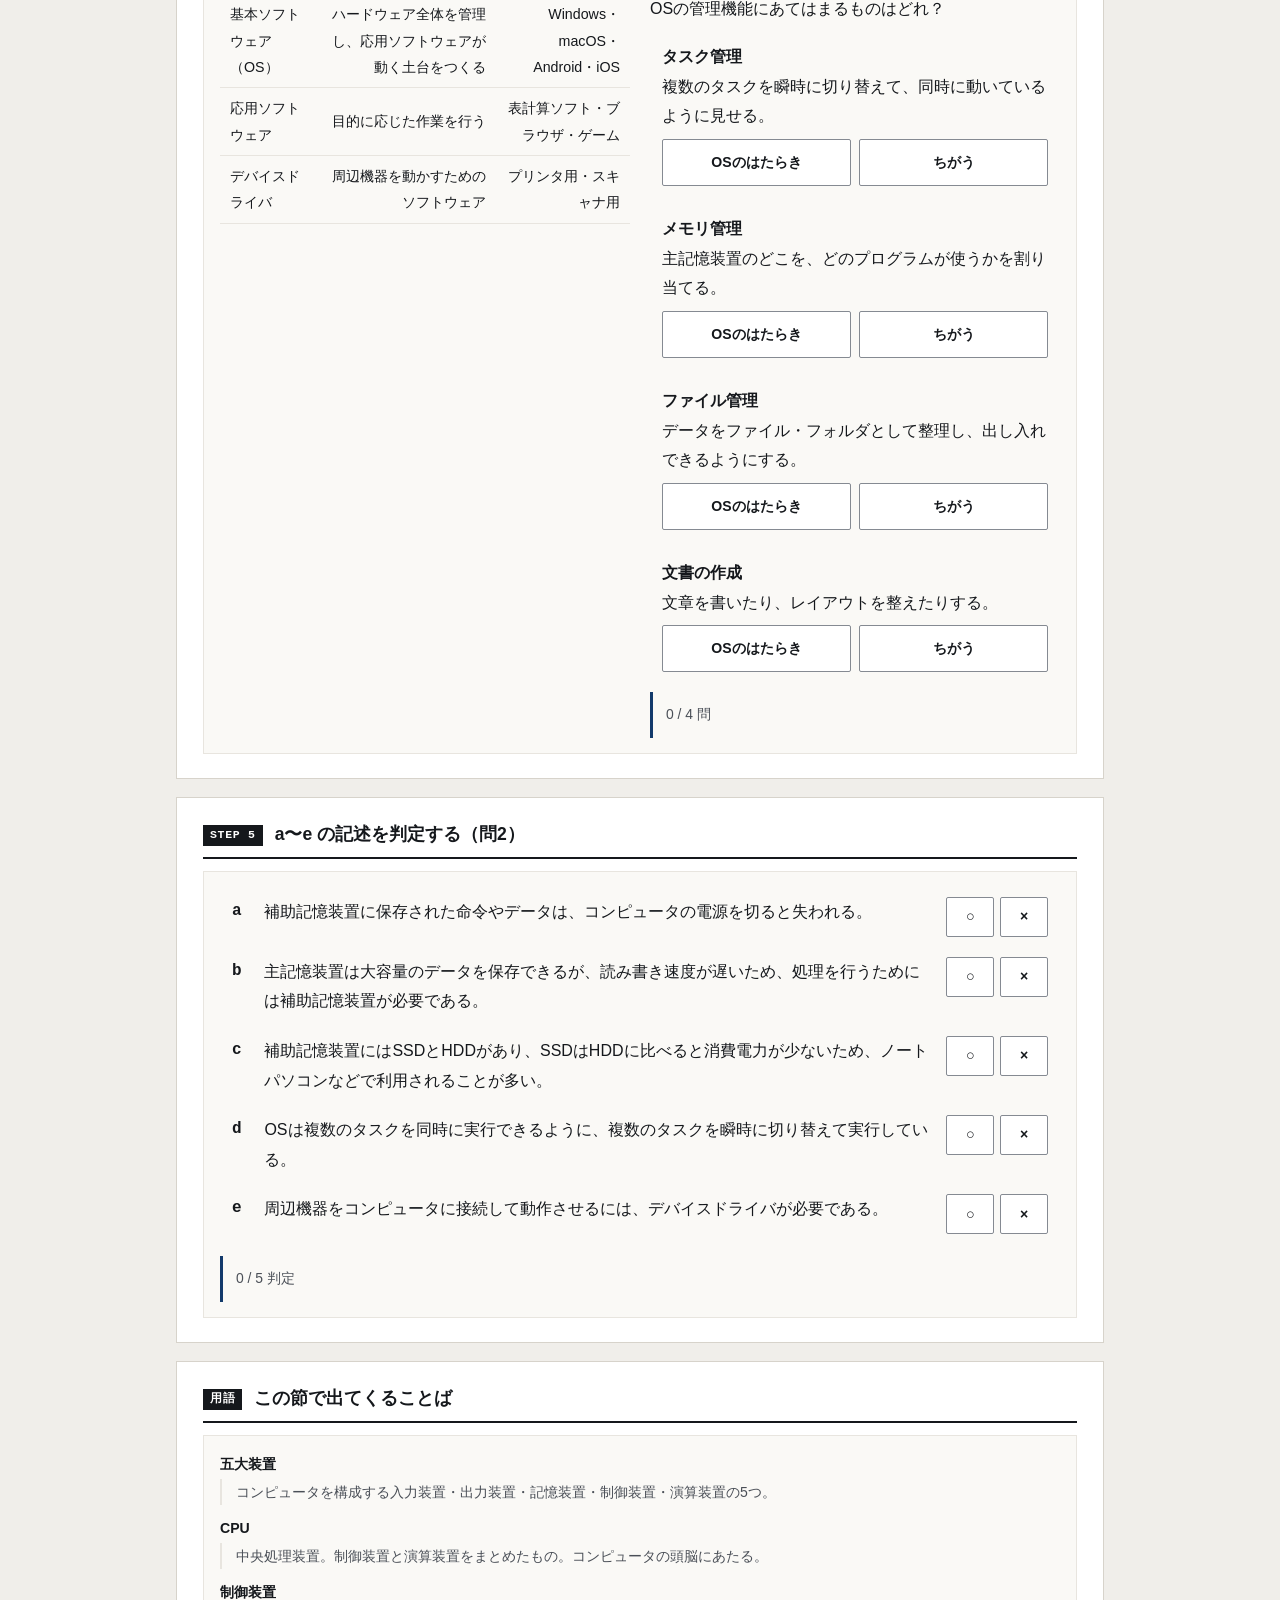
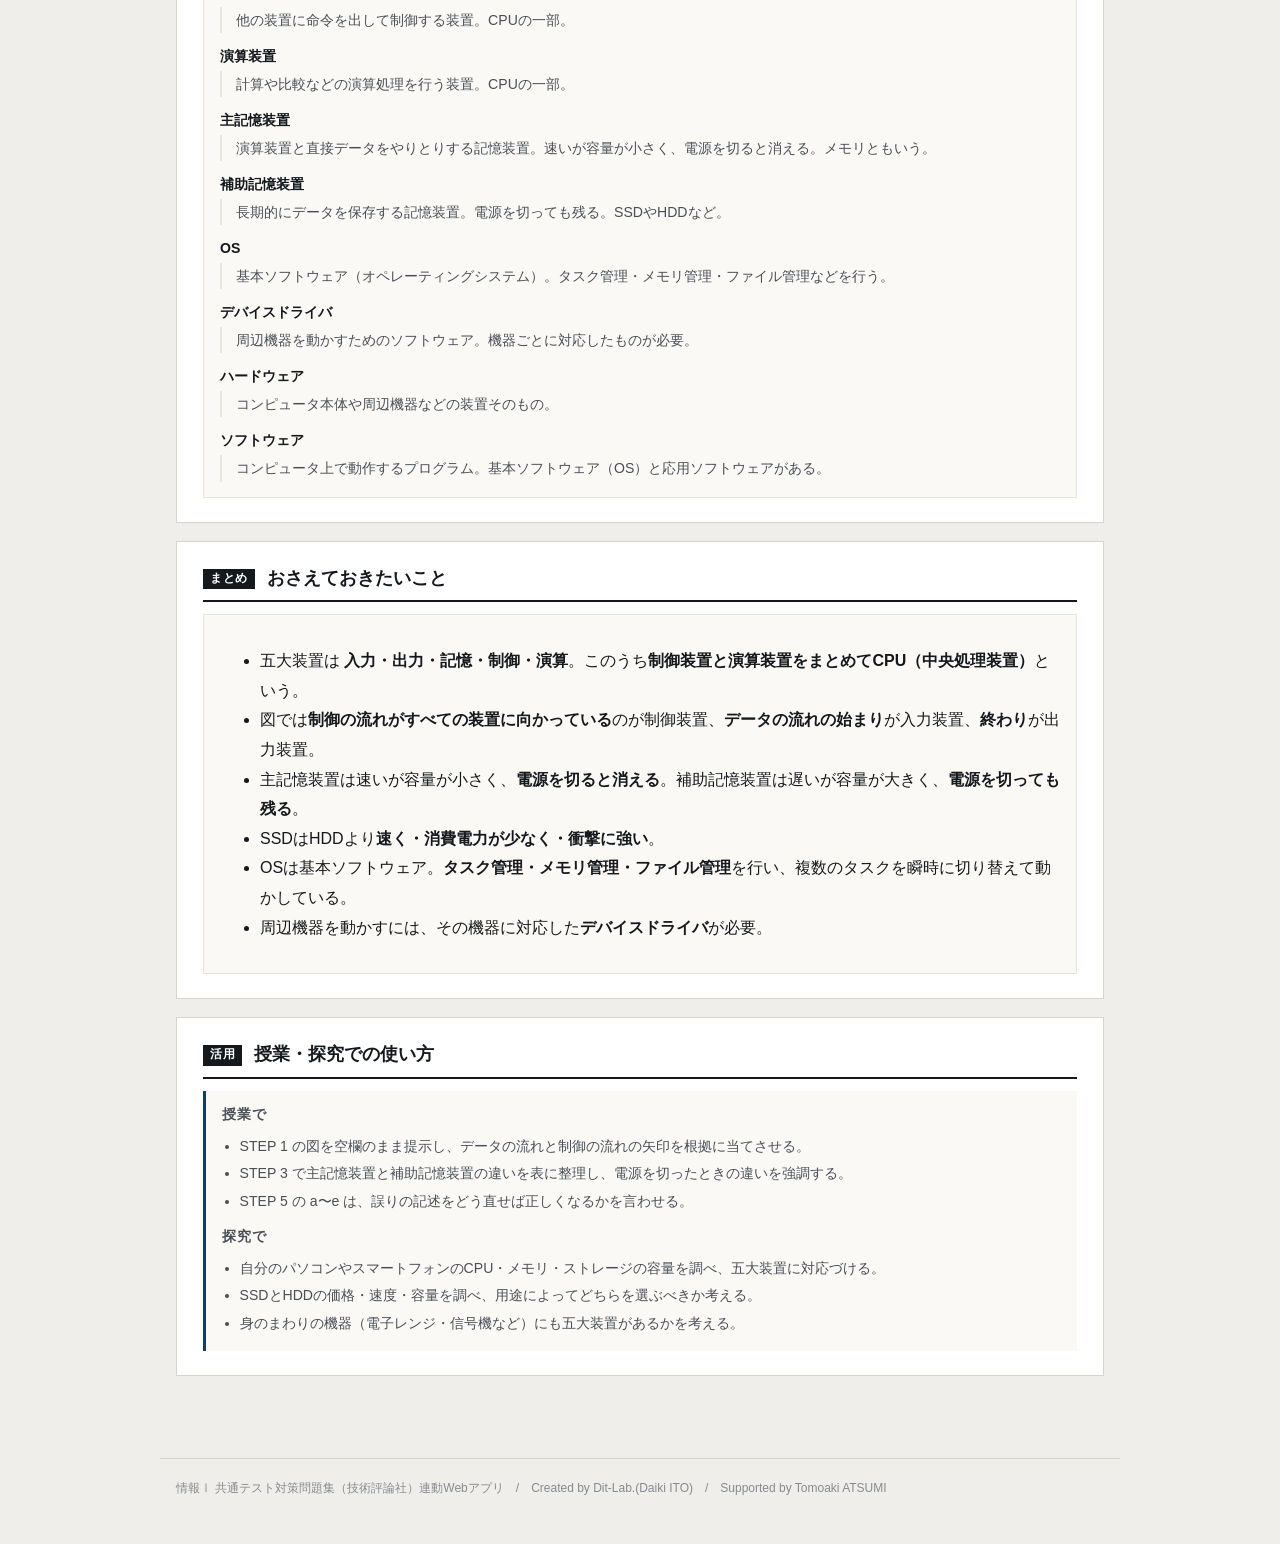
==== commit e7cf3e2b: "fix: 設問見出しの文字が左右に散らばる不具合を修正" ====
--- a/index.html
+++ b/index.html
@@ -6,7 +6,7 @@
 <title>ハードウェアとソフトウェア｜情報Ⅰ共通テスト対策問題集</title>
 <meta name="description" content="五大装置の関係図を自分で完成させ、データの流れと制御の流れを目で追いながら整理します。">
 <link rel="icon" href="data:image/svg+xml,%3Csvg xmlns=%22http://www.w3.org/2000/svg%22 viewBox=%220 0 32 32%22%3E%3Crect width=%2232%22 height=%2232%22 fill=%22%2315181c%22/%3E%3Ctext x=%2216%22 y=%2222%22 font-size=%2218%22 font-family=%22monospace%22 fill=%22%23fff%22 text-anchor=%22middle%22%3E01%3C/text%3E%3C/svg%3E">
-<link rel="stylesheet" href="css/style.css?v=239696b1">
+<link rel="stylesheet" href="css/style.css?v=ea93572e">
 <link rel="stylesheet" href="css/app.css?v=1ecb6554">
 </head>
 <body>
@@ -26,7 +26,7 @@
     <p class="desc">空欄をクリックしてから、下の装置名を選びます。<strong>点線＝データの流れ</strong>、<strong>実線＝制御（命令）の流れ</strong>が手がかりです。</p>
     <div class="panel">
       <div id="figBox"></div>
-      <p class="qhead" style="margin:14px 0 8px">選んでいる空欄：<span class="mono" id="curBlank">ア</span></p>
+      <p class="pq" style="margin:14px 0 8px">選んでいる空欄：<span class="mono" id="curBlank">ア</span></p>
       <div class="choice4" id="figChoices"></div>
       <div class="note" id="figNote" style="margin-top:10px"></div>
       <div class="btn-row" style="margin-top:10px">
--- a/css/style.css
+++ b/css/style.css
@@ -68,6 +68,7 @@
 .grid{display:grid; gap:20px}
 .grid > *{min-width:0}          /* 子の中身で列が広がるのを防ぐ */
 @media(min-width:800px){ .grid.c2{grid-template-columns:1fr 1fr} }
+@media(min-width:800px){ .grid.c21{grid-template-columns:1.45fr 1fr} }
 
 .panel{border:1px solid var(--rule-2); background:var(--paper-2); padding:15px 16px; min-width:0}
 .panel > h3{
@@ -225,7 +226,7 @@
   .dg-c, .dg-h{ min-width:110px }
 }
 @media (max-width:820px){
-  .grid.c2{grid-template-columns:1fr}
+  .grid.c2,.grid.c21{grid-template-columns:1fr}
   .dg-scroll{max-height:340px}
   .filebox{flex-direction:column; align-items:stretch}
   .filebox .sel{max-width:100%}
@@ -267,3 +268,13 @@
   cursor:pointer; font-size:.88rem; max-width:100%; text-align:left; font-family:inherit; color:var(--ink)}
 .cards .c:hover{background:var(--warn-bg)}
 .cards .c.used{opacity:.35; pointer-events:none}
+
+/* --- 予想してから実行 --- */
+.pmark{display:inline-block; background:var(--accent); color:#fff; font-size:.7rem; font-weight:700;
+  letter-spacing:.08em; padding:2px 7px; border-radius:2px; margin-right:8px; vertical-align:2px}
+input.pin{font-size:1.05rem; padding:7px 10px; border:1px solid var(--rule); border-radius:3px;
+  width:9em; max-width:100%; background:#fff}
+.btn-row .unit{color:var(--muted); font-size:.9rem}
+.choice4 .btn.on{border-color:var(--accent); box-shadow:inset 0 0 0 1px var(--accent); font-weight:700}
+/* 設問文の見出し（flex ではなく通常の段落。.qhead は左右振り分け用なので用途が別） */
+.pq{margin:0 0 10px; font-weight:700; line-height:1.85}
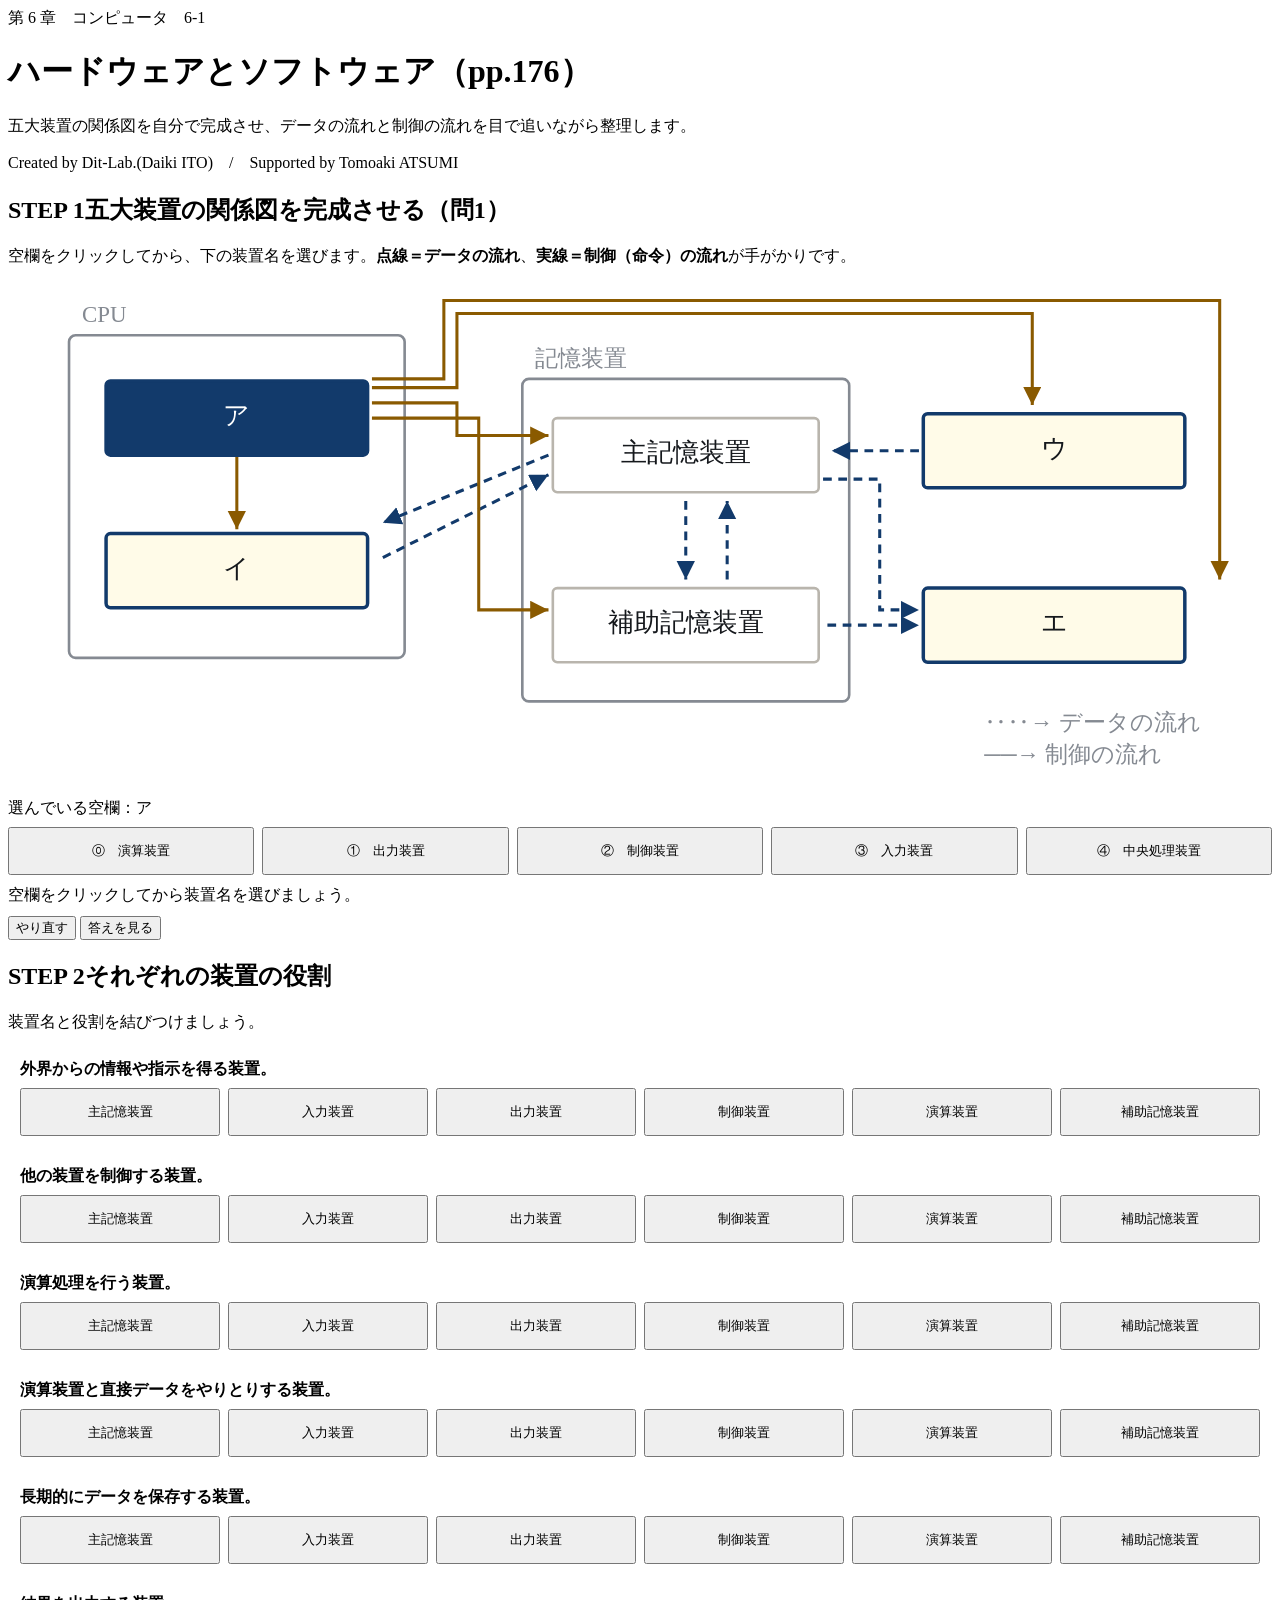
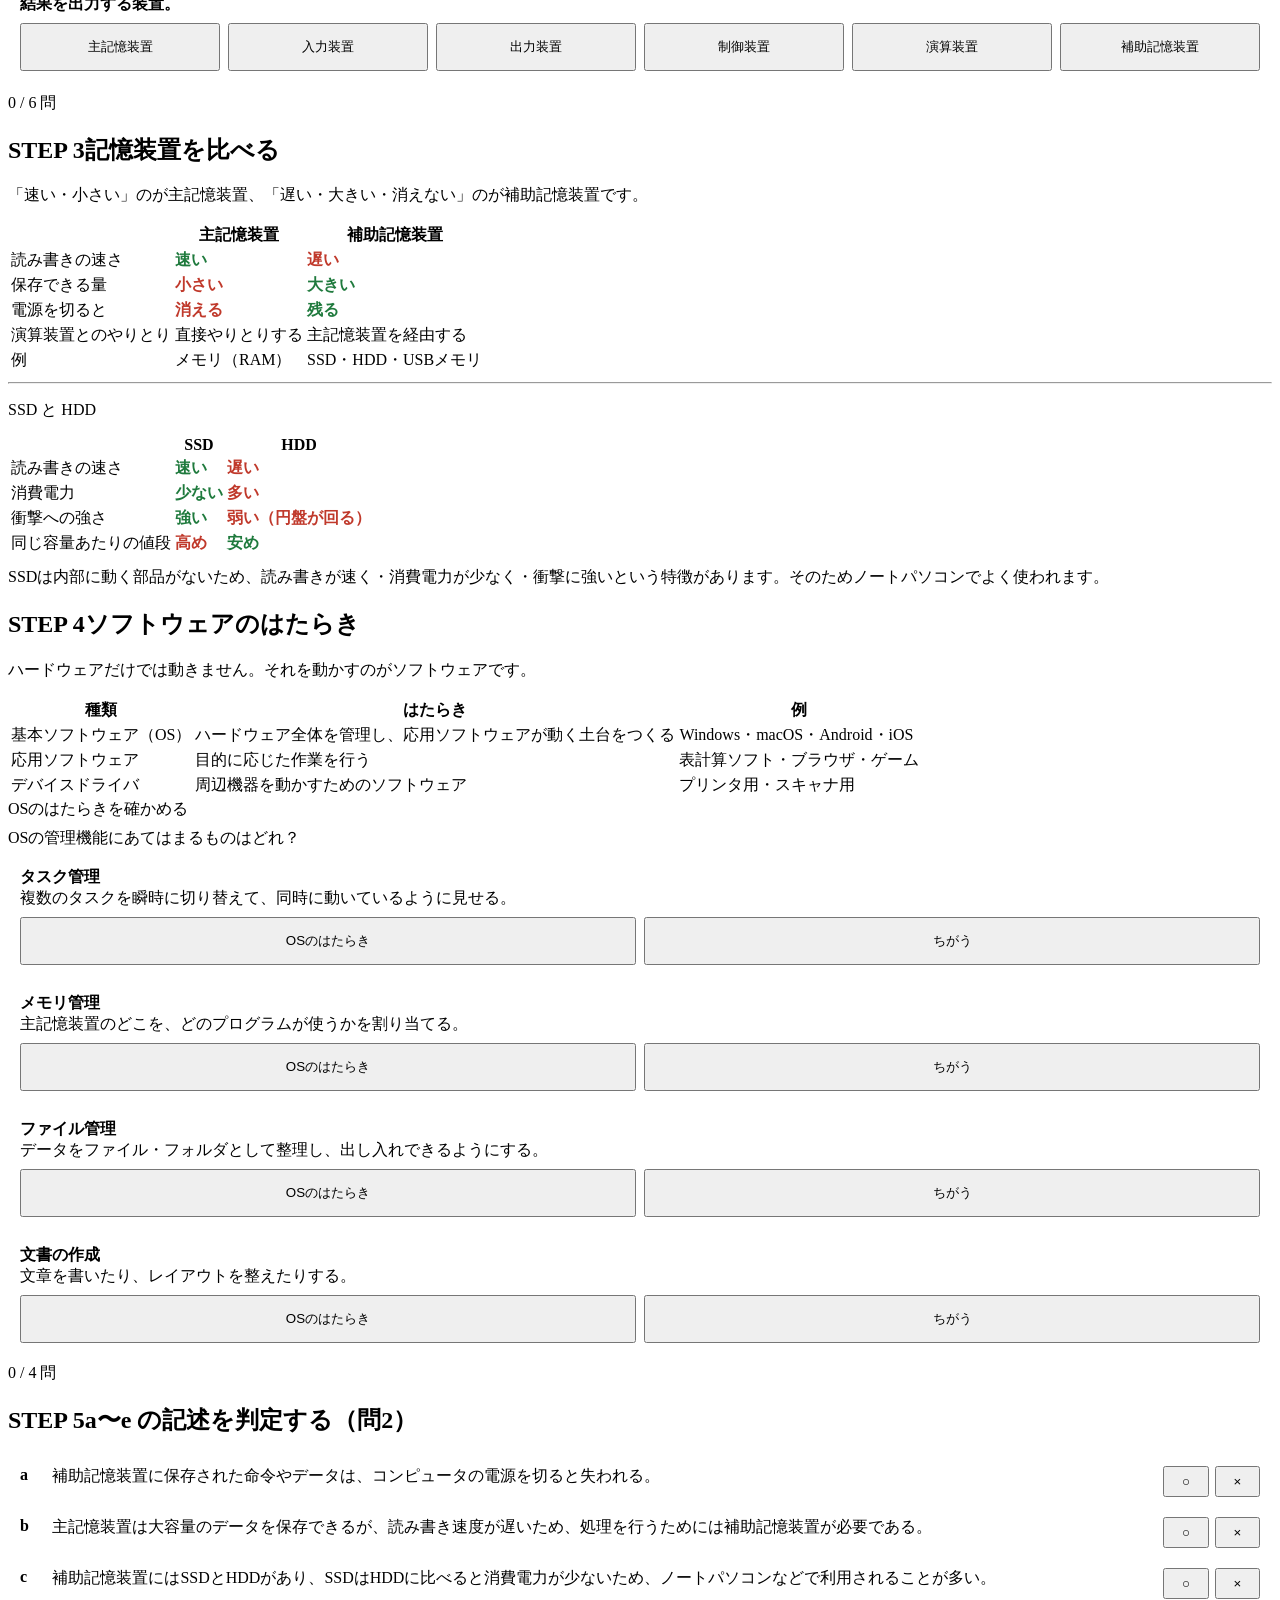
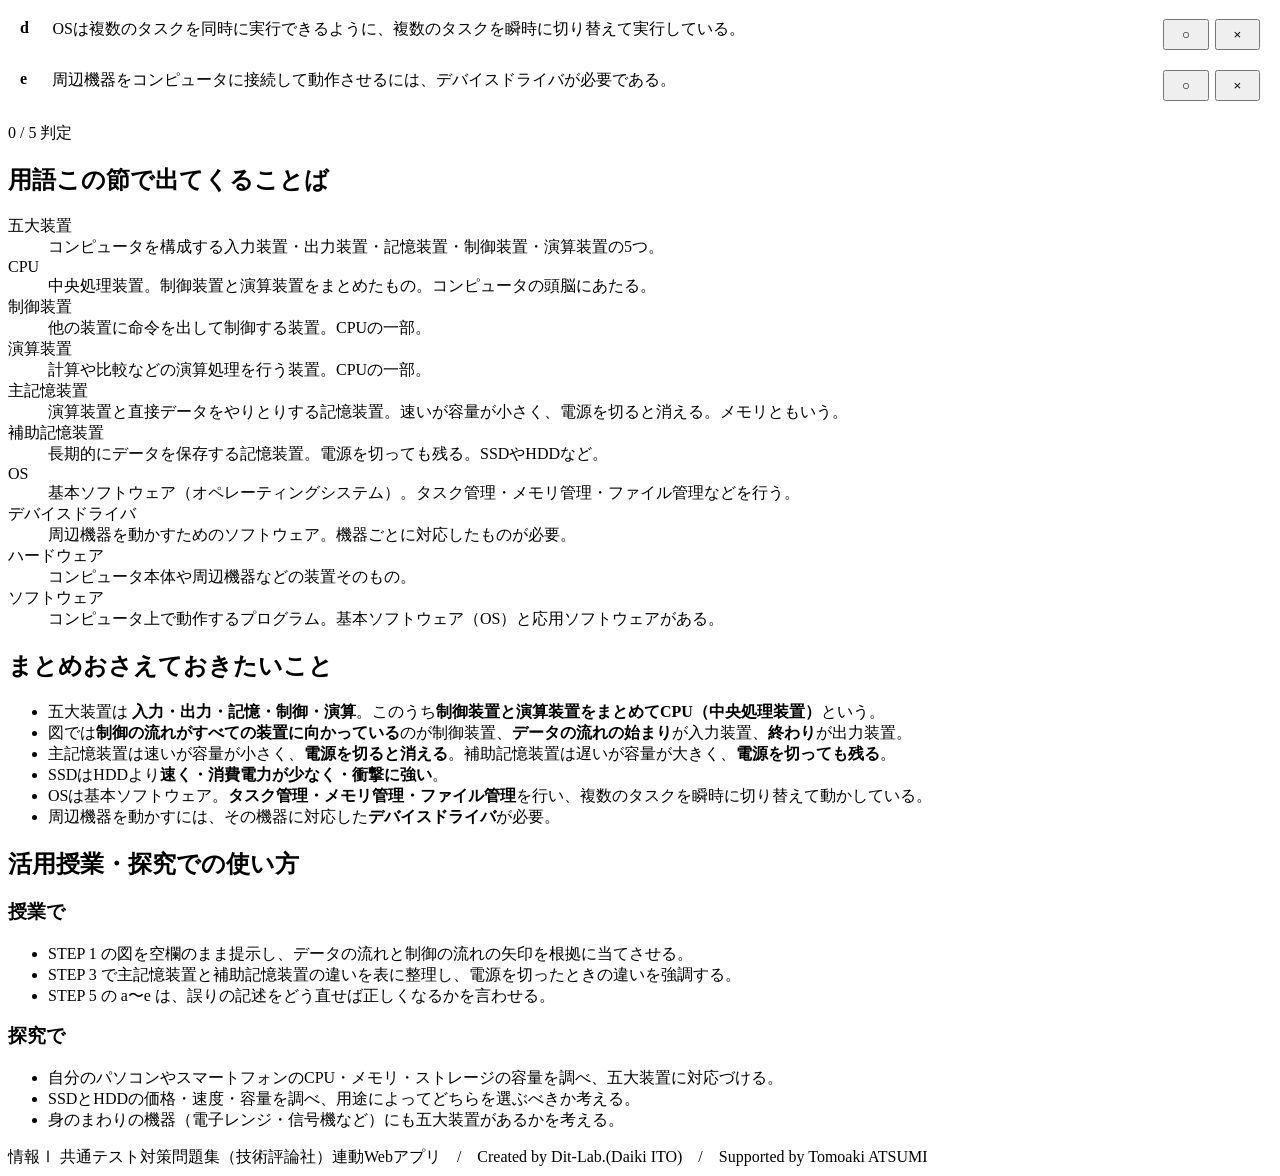
==== commit 8e73b460: "fix: 解説文が折り返さず画面からはみ出す場合がある不具合を修正" ====
--- a/index.html
+++ b/index.html
@@ -6,7 +6,7 @@
 <title>ハードウェアとソフトウェア｜情報Ⅰ共通テスト対策問題集</title>
 <meta name="description" content="五大装置の関係図を自分で完成させ、データの流れと制御の流れを目で追いながら整理します。">
 <link rel="icon" href="data:image/svg+xml,%3Csvg xmlns=%22http://www.w3.org/2000/svg%22 viewBox=%220 0 32 32%22%3E%3Crect width=%2232%22 height=%2232%22 fill=%22%2315181c%22/%3E%3Ctext x=%2216%22 y=%2222%22 font-size=%2218%22 font-family=%22monospace%22 fill=%22%23fff%22 text-anchor=%22middle%22%3E01%3C/text%3E%3C/svg%3E">
-<link rel="stylesheet" href="css/style.css?v=ea93572e">
+<link rel="stylesheet" href="css/style.css?v=1b60c856">
 <link rel="stylesheet" href="css/app.css?v=1ecb6554">
 </head>
 <body>
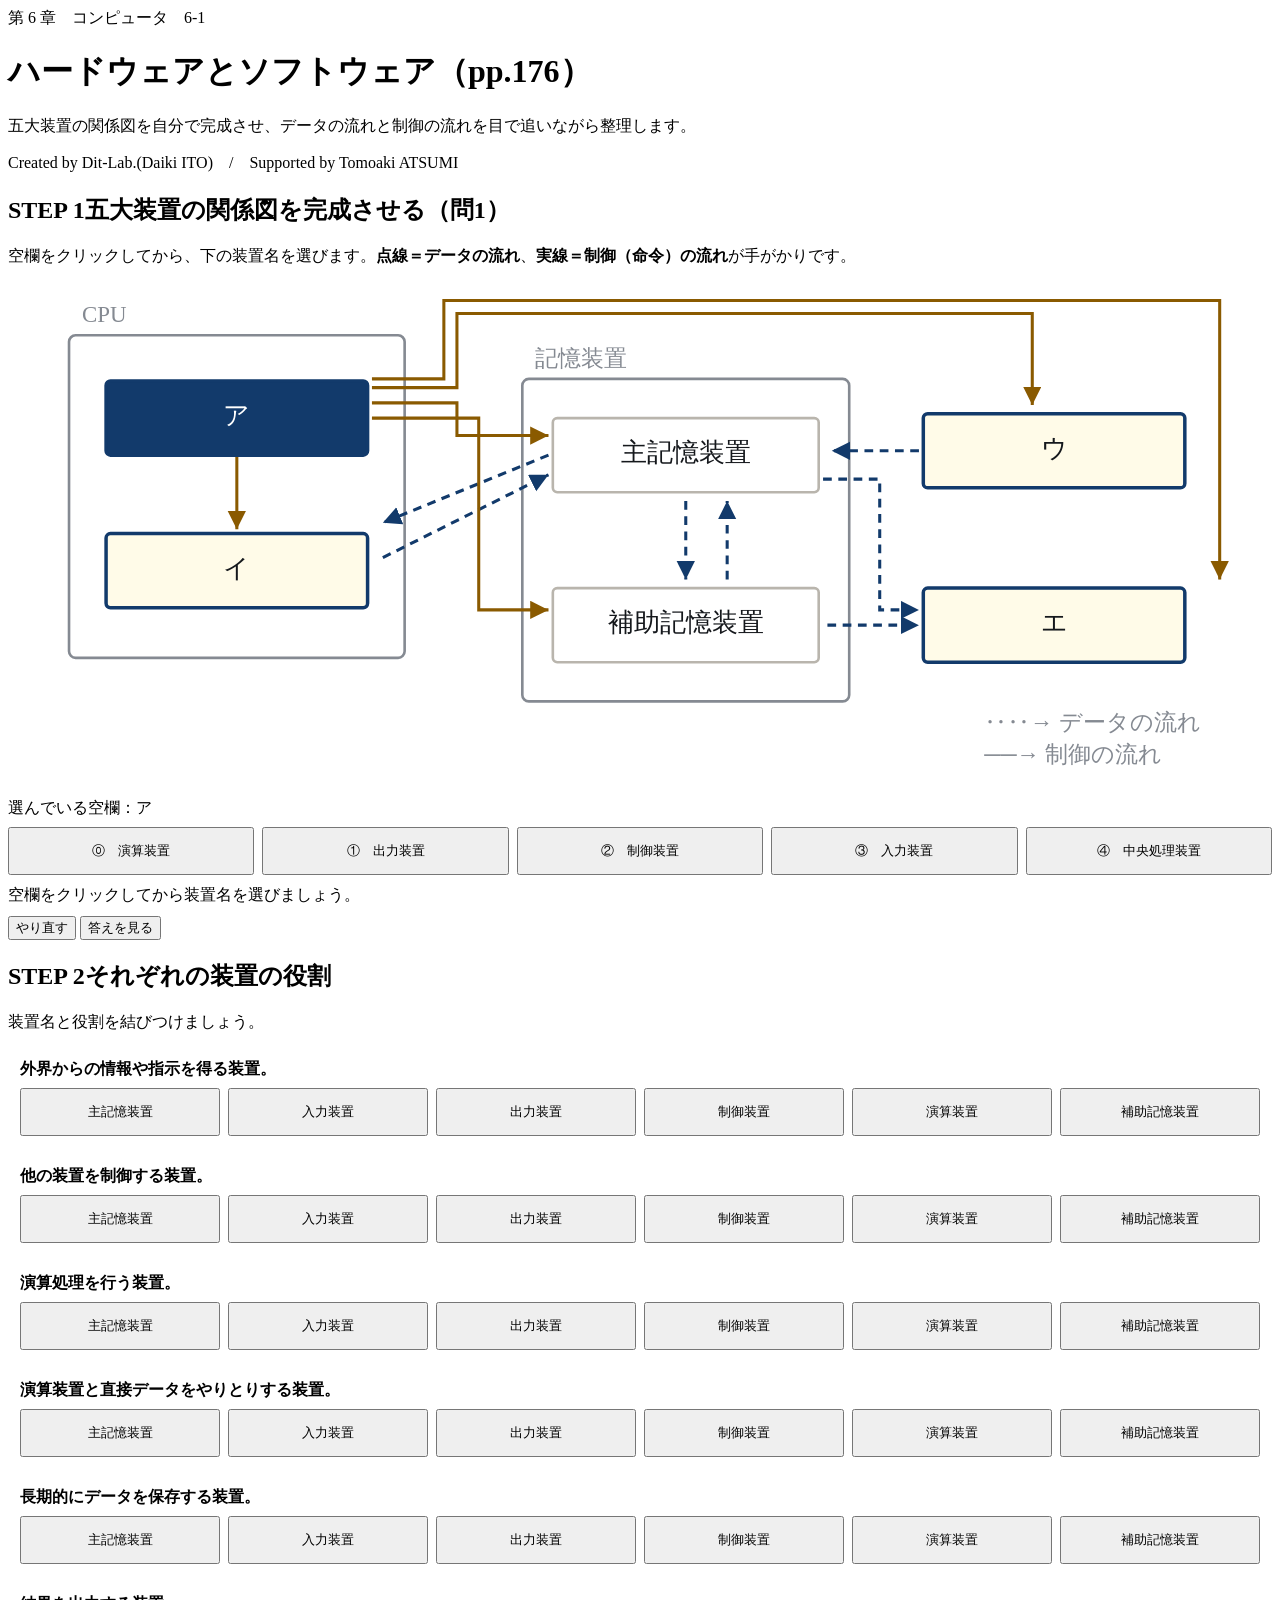
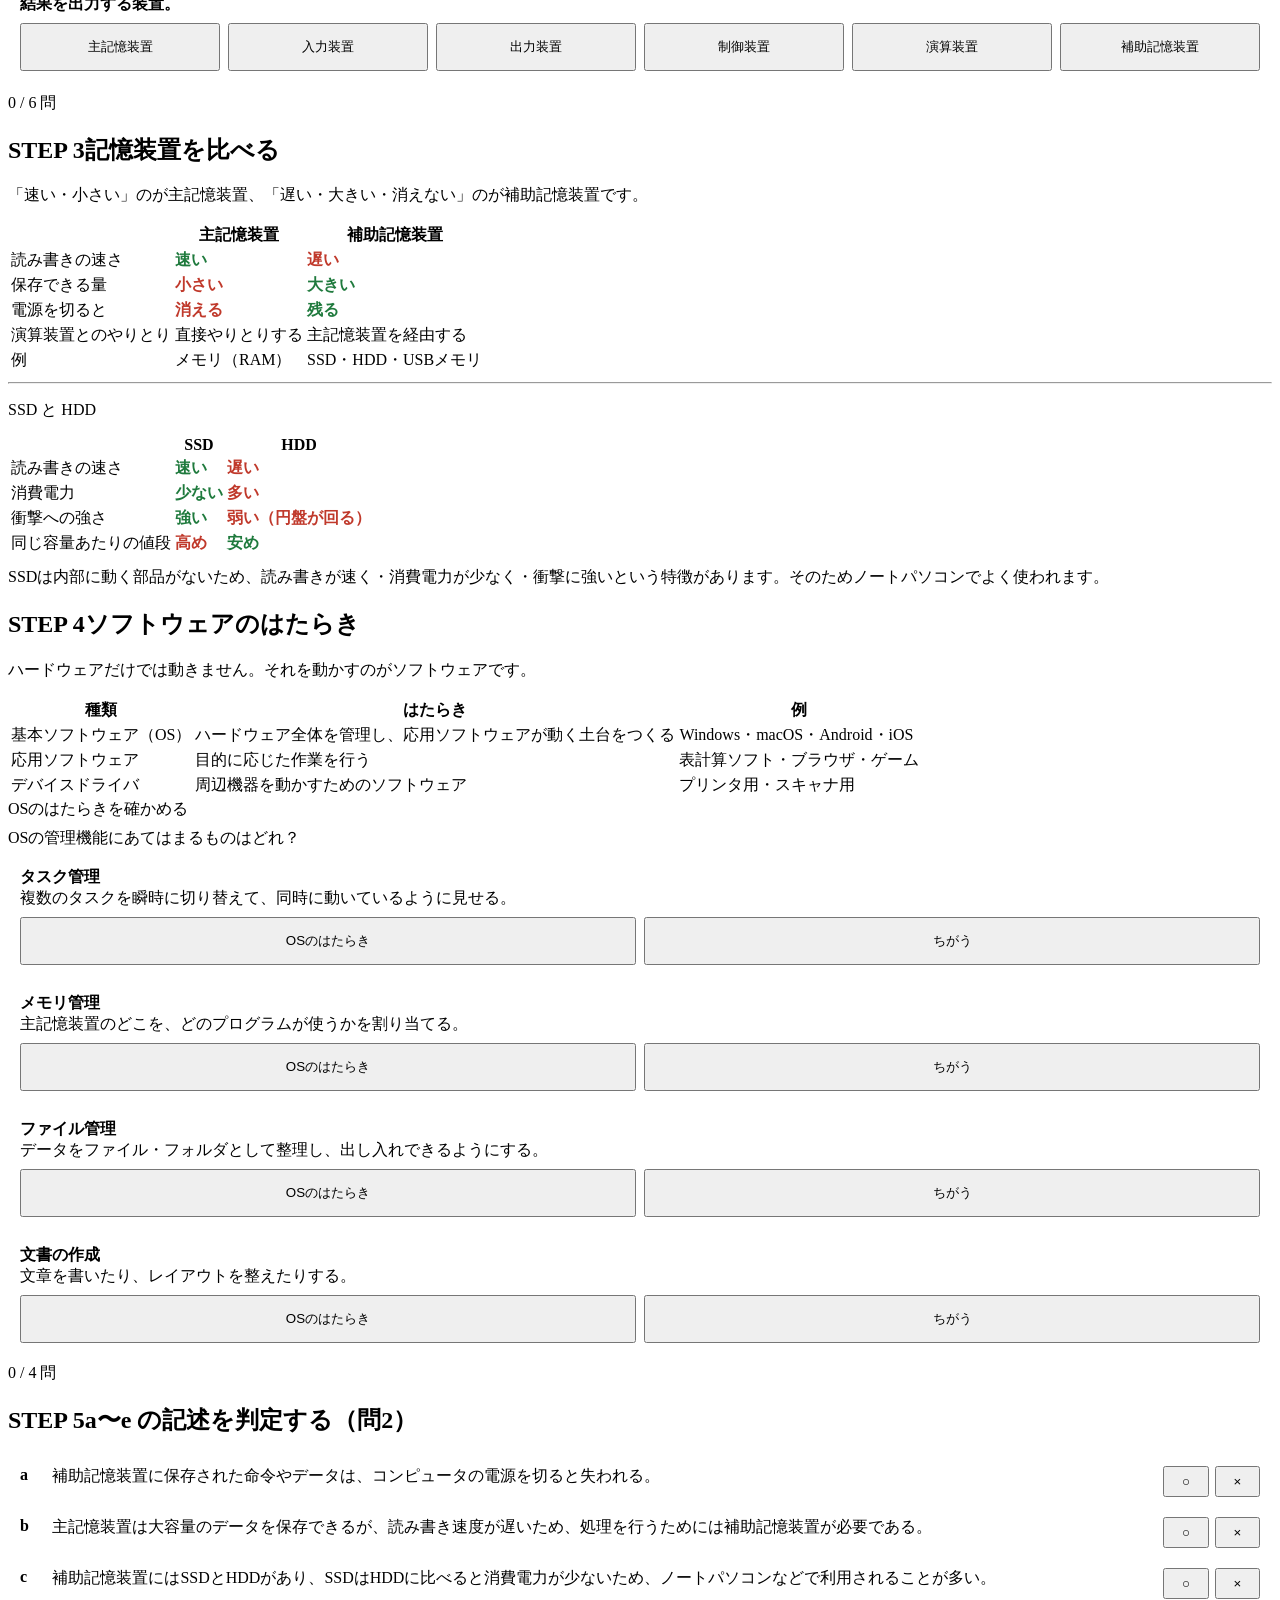
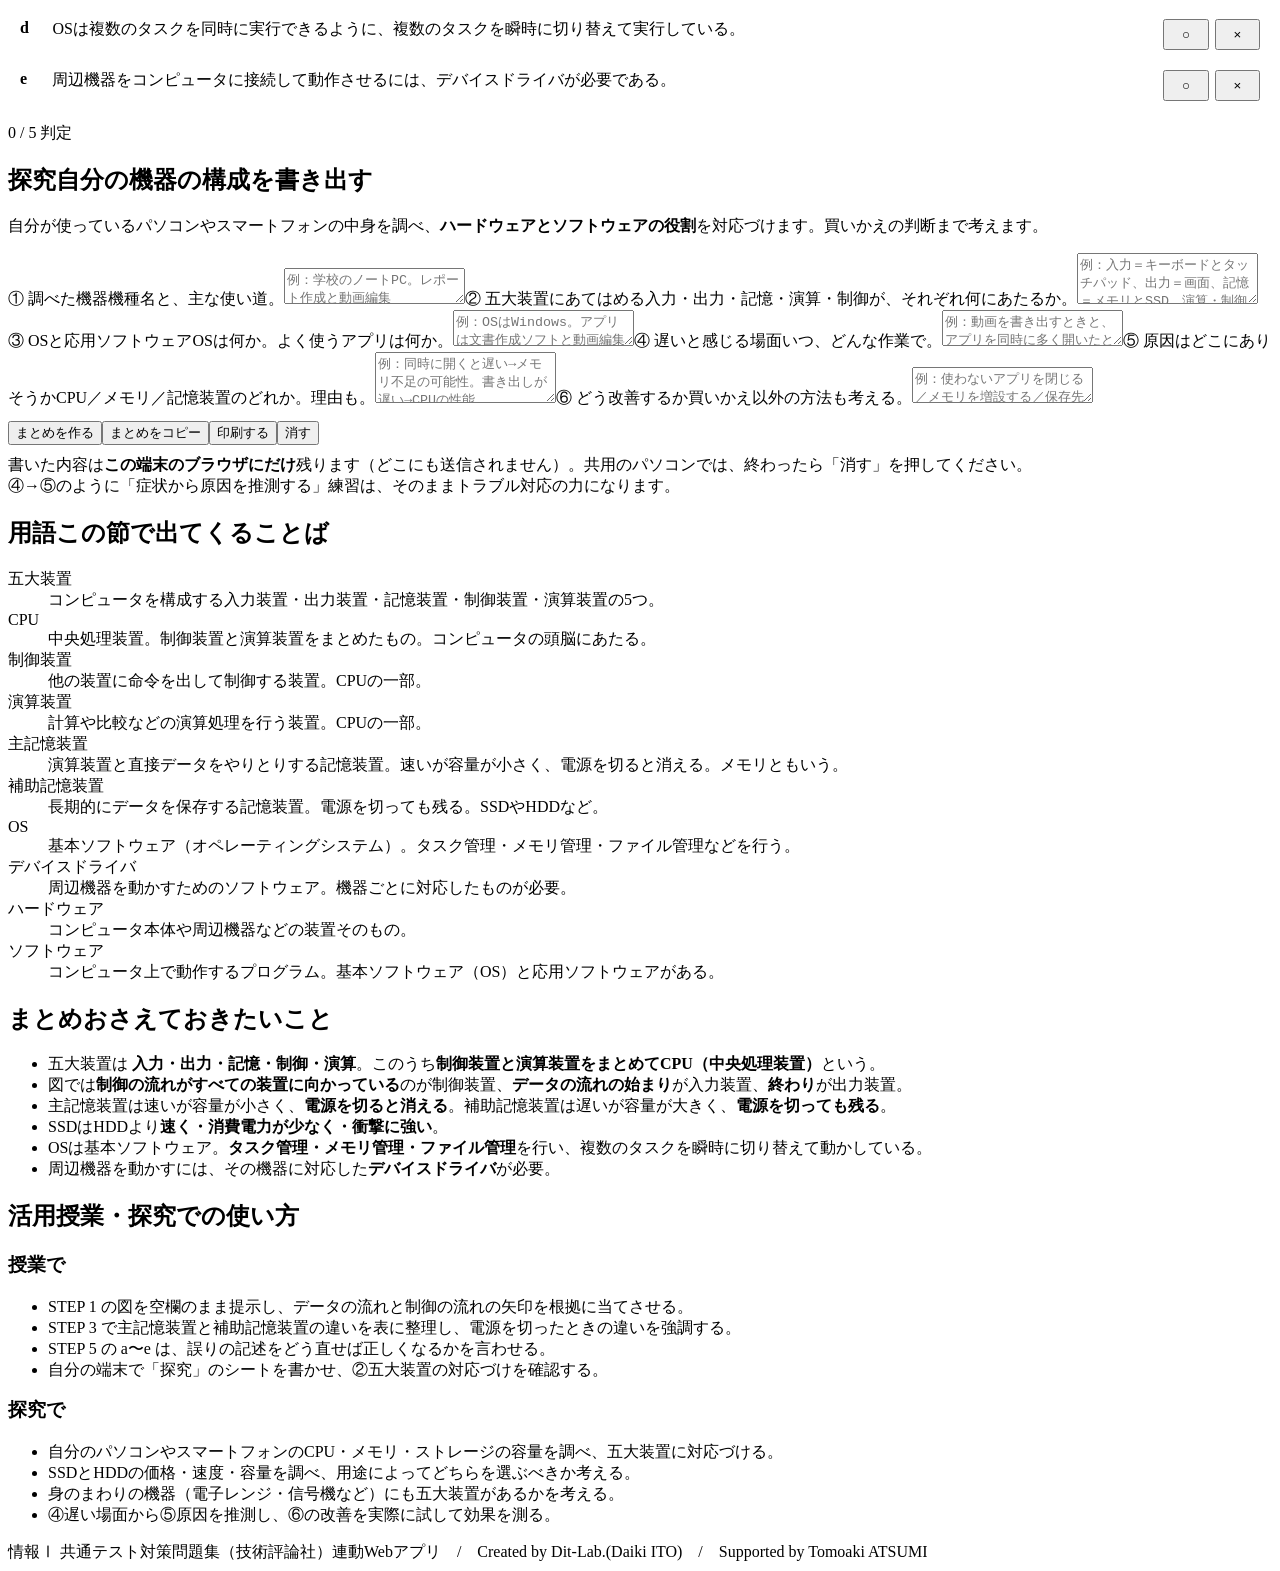
==== commit cdb20c12: "feat: 自分のテーマで書く探究ワークシートを追加（コピー・印刷でき、授業のワークシートとして使える）" ====
--- a/index.html
+++ b/index.html
@@ -6,7 +6,7 @@
 <title>ハードウェアとソフトウェア｜情報Ⅰ共通テスト対策問題集</title>
 <meta name="description" content="五大装置の関係図を自分で完成させ、データの流れと制御の流れを目で追いながら整理します。">
 <link rel="icon" href="data:image/svg+xml,%3Csvg xmlns=%22http://www.w3.org/2000/svg%22 viewBox=%220 0 32 32%22%3E%3Crect width=%2232%22 height=%2232%22 fill=%22%2315181c%22/%3E%3Ctext x=%2216%22 y=%2222%22 font-size=%2218%22 font-family=%22monospace%22 fill=%22%23fff%22 text-anchor=%22middle%22%3E01%3C/text%3E%3C/svg%3E">
-<link rel="stylesheet" href="css/style.css?v=1b60c856">
+<link rel="stylesheet" href="css/style.css?v=bdbb3cb0">
 <link rel="stylesheet" href="css/app.css?v=1ecb6554">
 </head>
 <body>
@@ -82,6 +82,12 @@
     </div>
   </section>
 
+  <section class="step wsprint" id="wsSec">
+    <h2><span class="no">探究</span>自分の機器の構成を書き出す</h2>
+    <p class="desc">自分が使っているパソコンやスマートフォンの中身を調べ、<strong>ハードウェアとソフトウェアの役割</strong>を対応づけます。買いかえの判断まで考えます。</p>
+    <div class="panel"><div id="wsBox"></div></div>
+  </section>
+
   <section class="step" id="glossary">
     <h2><span class="no">用語</span>この節で出てくることば</h2>
     <div class="panel"><div id="glossBox"></div></div>
@@ -109,12 +115,14 @@
         <li>STEP 1 の図を空欄のまま提示し、データの流れと制御の流れの矢印を根拠に当てさせる。</li>
         <li>STEP 3 で主記憶装置と補助記憶装置の違いを表に整理し、電源を切ったときの違いを強調する。</li>
         <li>STEP 5 の a〜e は、誤りの記述をどう直せば正しくなるかを言わせる。</li>
+        <li>自分の端末で「探究」のシートを書かせ、②五大装置の対応づけを確認する。</li>
       </ul>
       <h3 style="margin-top:12px">探究で</h3>
       <ul>
         <li>自分のパソコンやスマートフォンのCPU・メモリ・ストレージの容量を調べ、五大装置に対応づける。</li>
         <li>SSDとHDDの価格・速度・容量を調べ、用途によってどちらを選ぶべきか考える。</li>
         <li>身のまわりの機器（電子レンジ・信号機など）にも五大装置があるかを考える。</li>
+        <li>④遅い場面から⑤原因を推測し、⑥の改善を実際に試して効果を測る。</li>
       </ul>
     </div>
   </section>
@@ -126,6 +134,7 @@
 </footer>
 
 <script src="js/terms.js?v=31ea8772"></script>
-<script src="js/app.js?v=41d7b42d"></script>
+<script src="js/worksheet.js?v=b6f4e4b3"></script>
+<script src="js/app.js?v=42182f7b"></script>
 </body>
 </html>
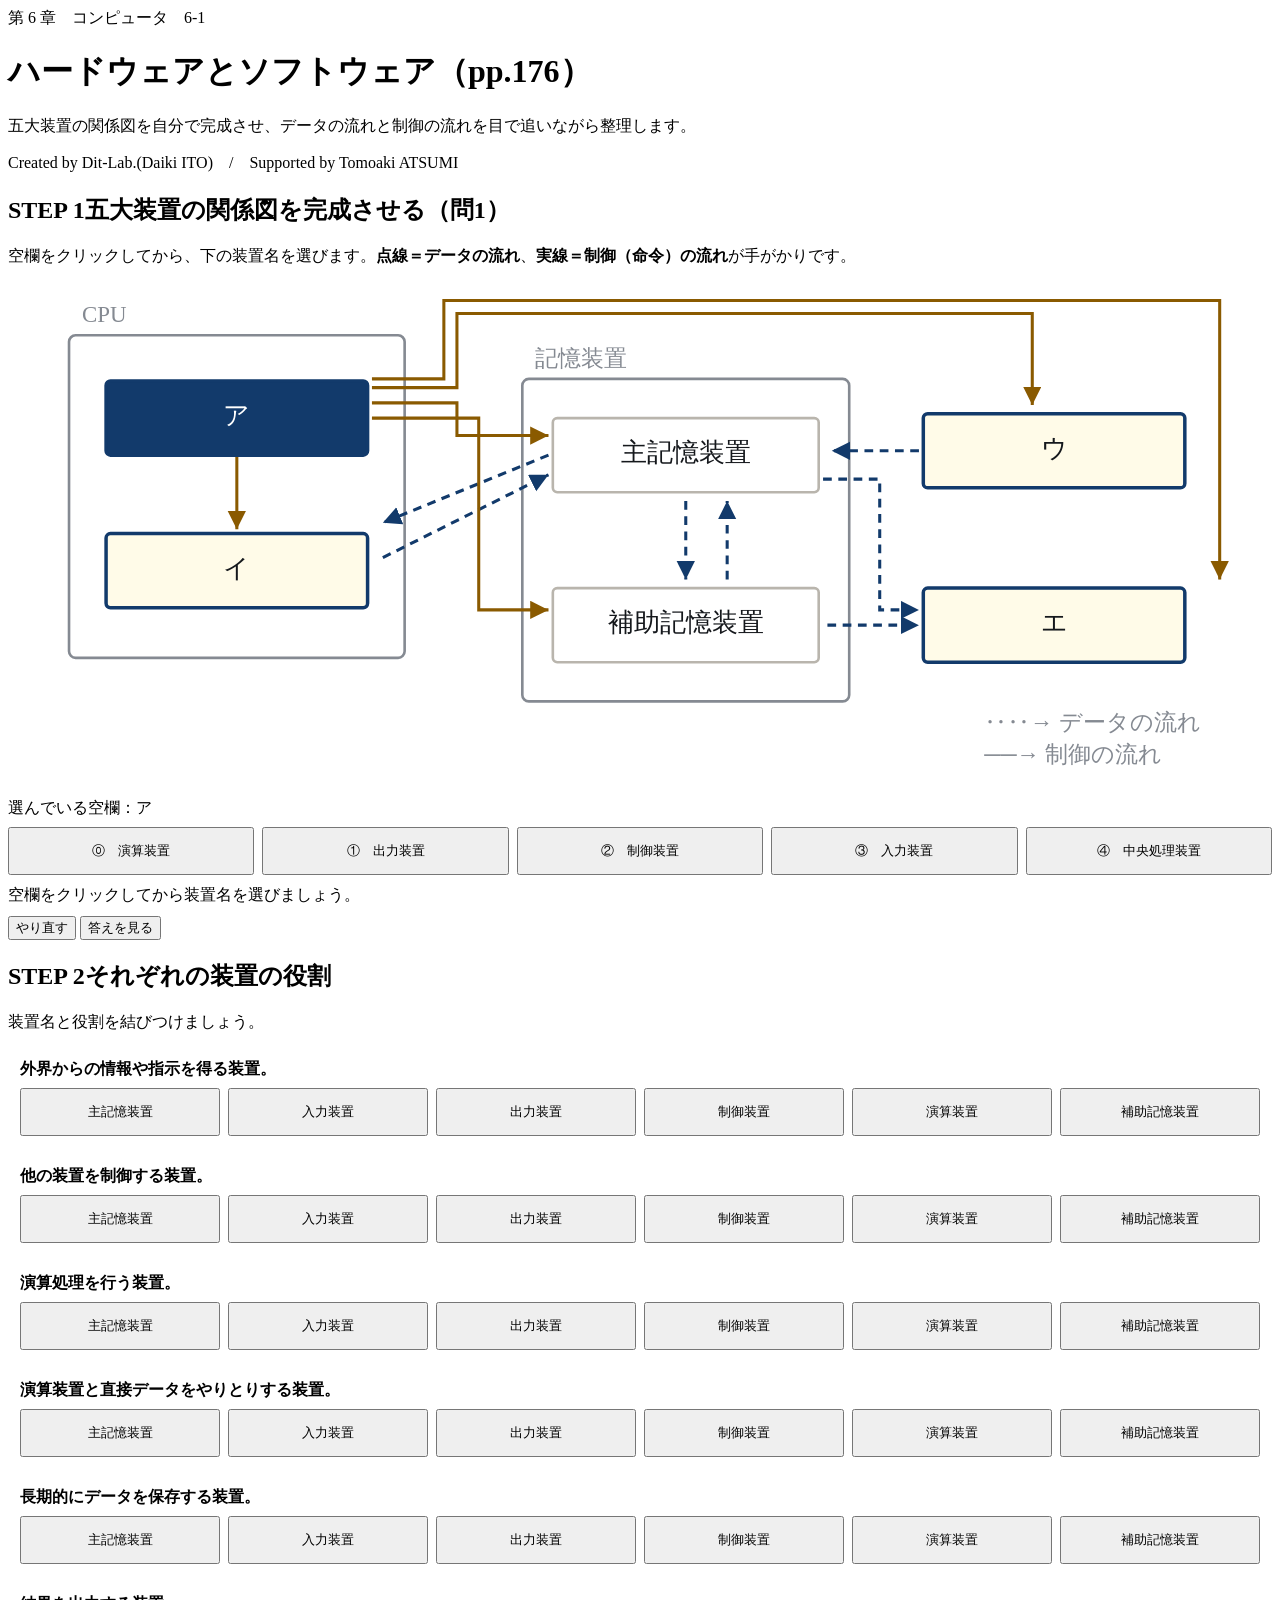
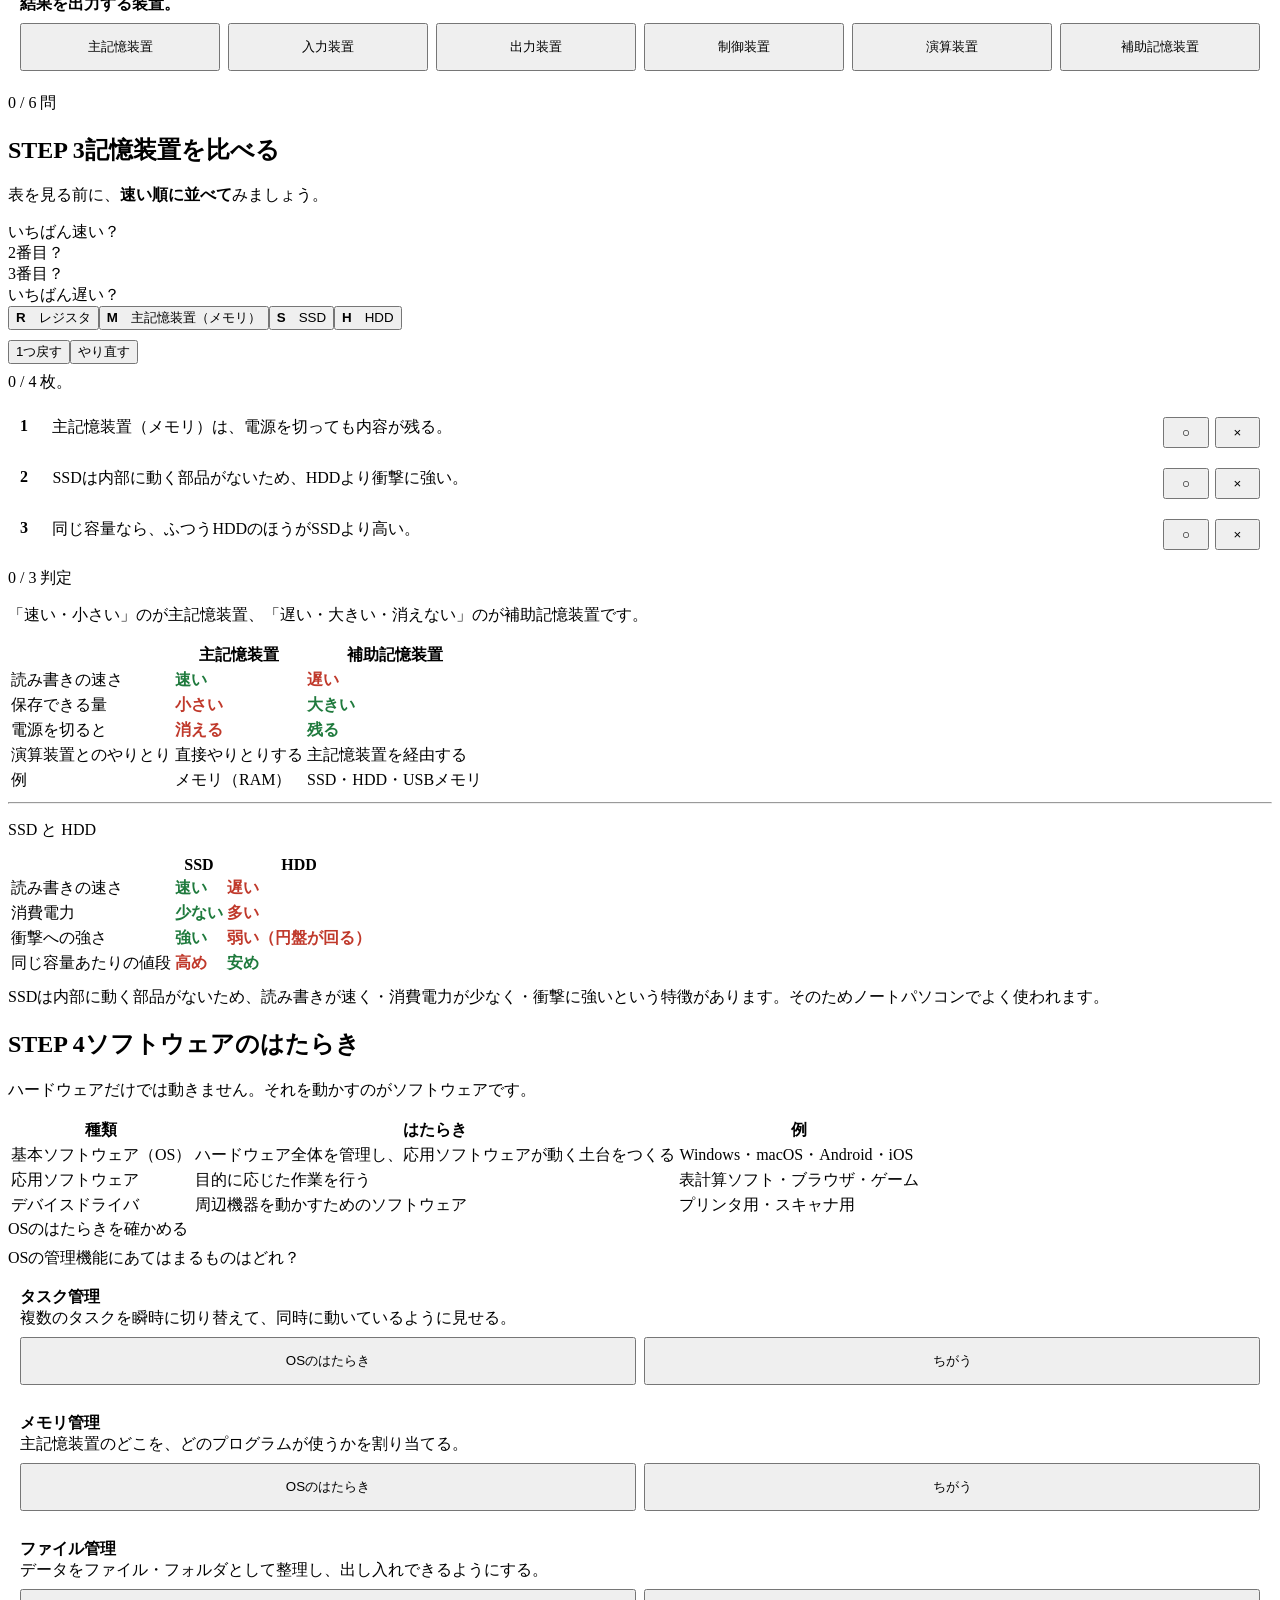
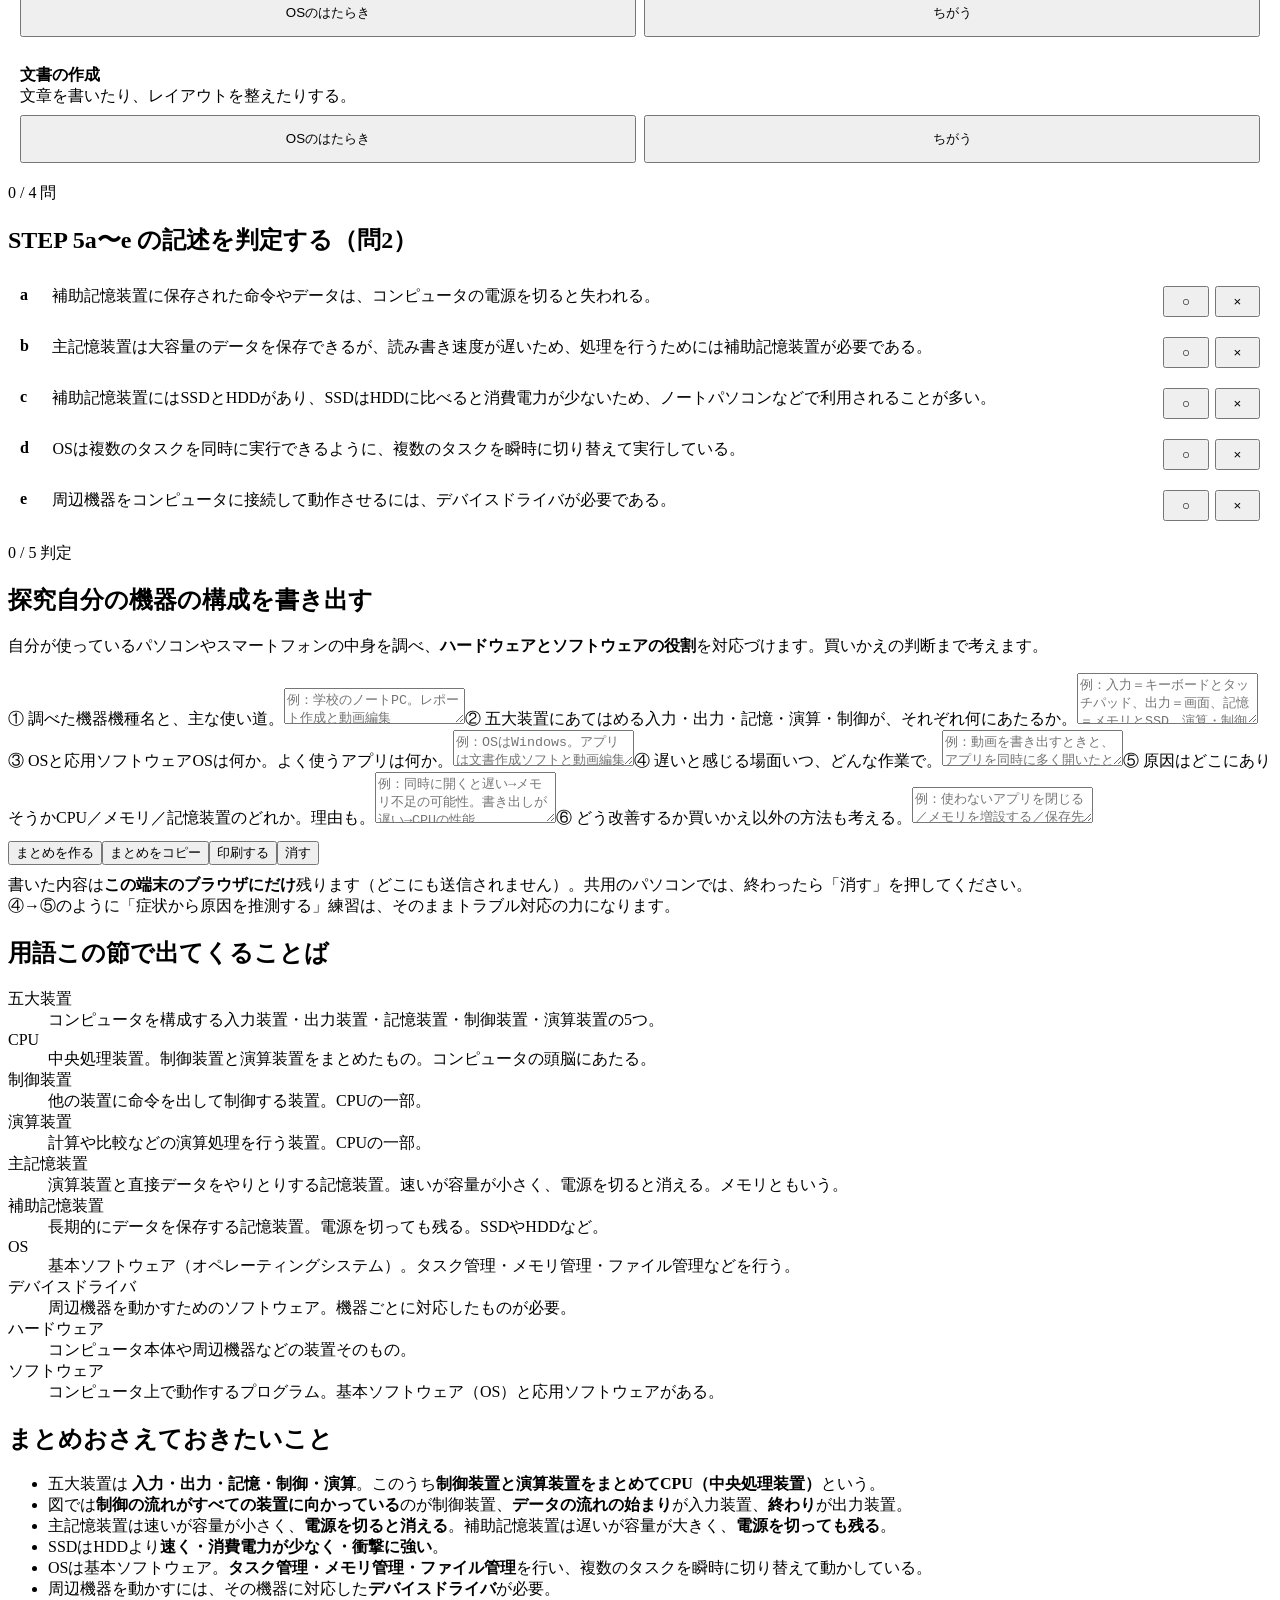
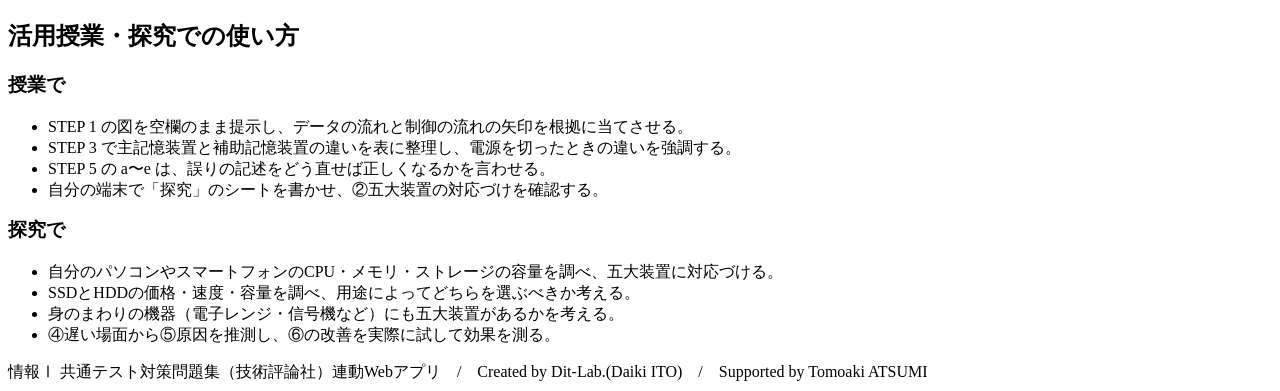
==== commit c68067cd: "feat: 一覧表のセクションに「先に自分で考える」自己チェックを追加（読むだけになっていた箇所を操作できるように）" ====
--- a/index.html
+++ b/index.html
@@ -47,7 +47,12 @@
 
   <section class="step" id="step3">
     <h2><span class="no">STEP 3</span>記憶装置を比べる</h2>
-    <p class="desc">「速い・小さい」のが主記憶装置、「遅い・大きい・消えない」のが補助記憶装置です。</p>
+        <p class="desc">表を見る前に、<strong>速い順に並べて</strong>みましょう。</p>
+    <div class="panel" id="chkBox" style="margin-bottom:8px"></div>
+    <div class="note" id="chkNote" style="margin:0 0 14px"></div>
+    <div class="panel" id="chk2Box" style="margin-bottom:8px"></div>
+    <div class="note" id="chk2Note" style="margin:0 0 16px"></div>
+<p class="desc">「速い・小さい」のが主記憶装置、「遅い・大きい・消えない」のが補助記憶装置です。</p>
     <div class="panel">
       <div class="tbl-scroll"><table class="tbl cmp2" id="memTable"></table></div>
       <hr class="sep">
@@ -135,6 +140,7 @@
 
 <script src="js/terms.js?v=31ea8772"></script>
 <script src="js/worksheet.js?v=b6f4e4b3"></script>
-<script src="js/app.js?v=42182f7b"></script>
+<script src="js/quiz.js?v=13402362"></script>
+<script src="js/app.js?v=1eecbc68"></script>
 </body>
 </html>
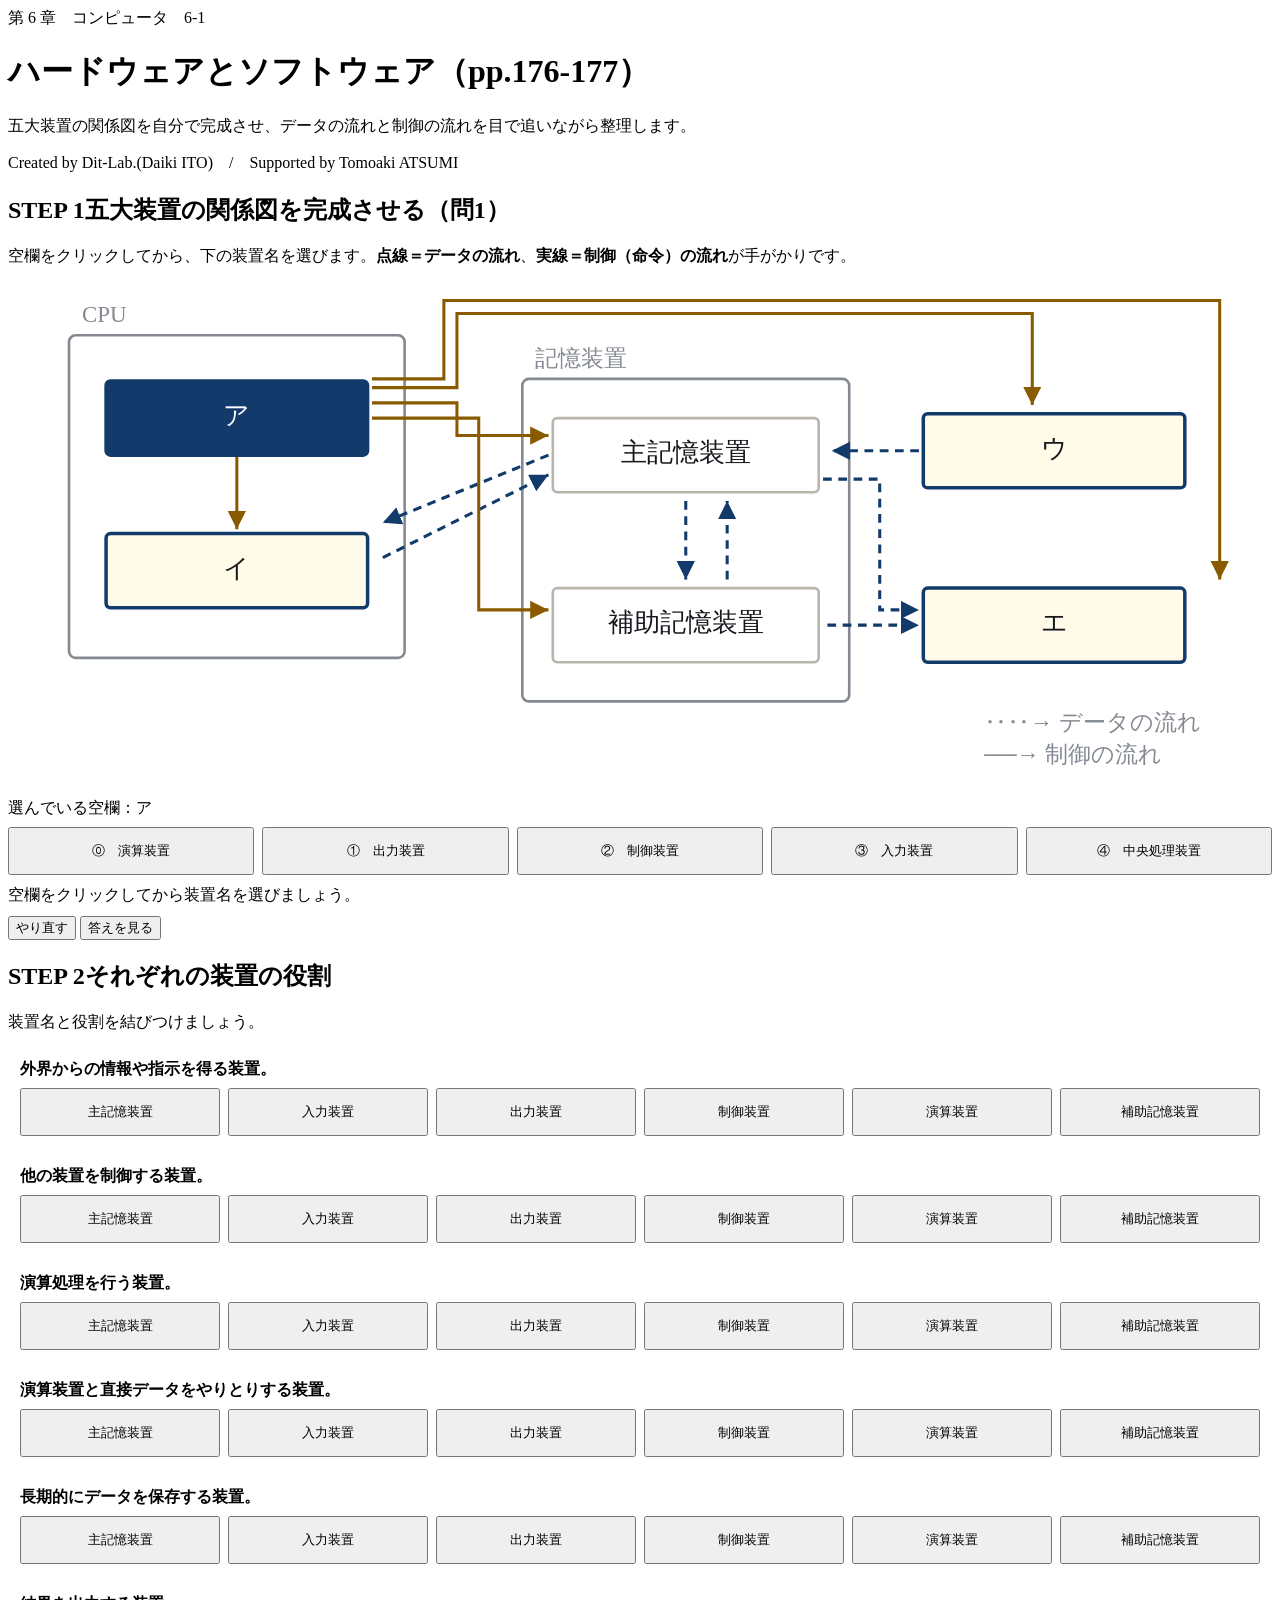
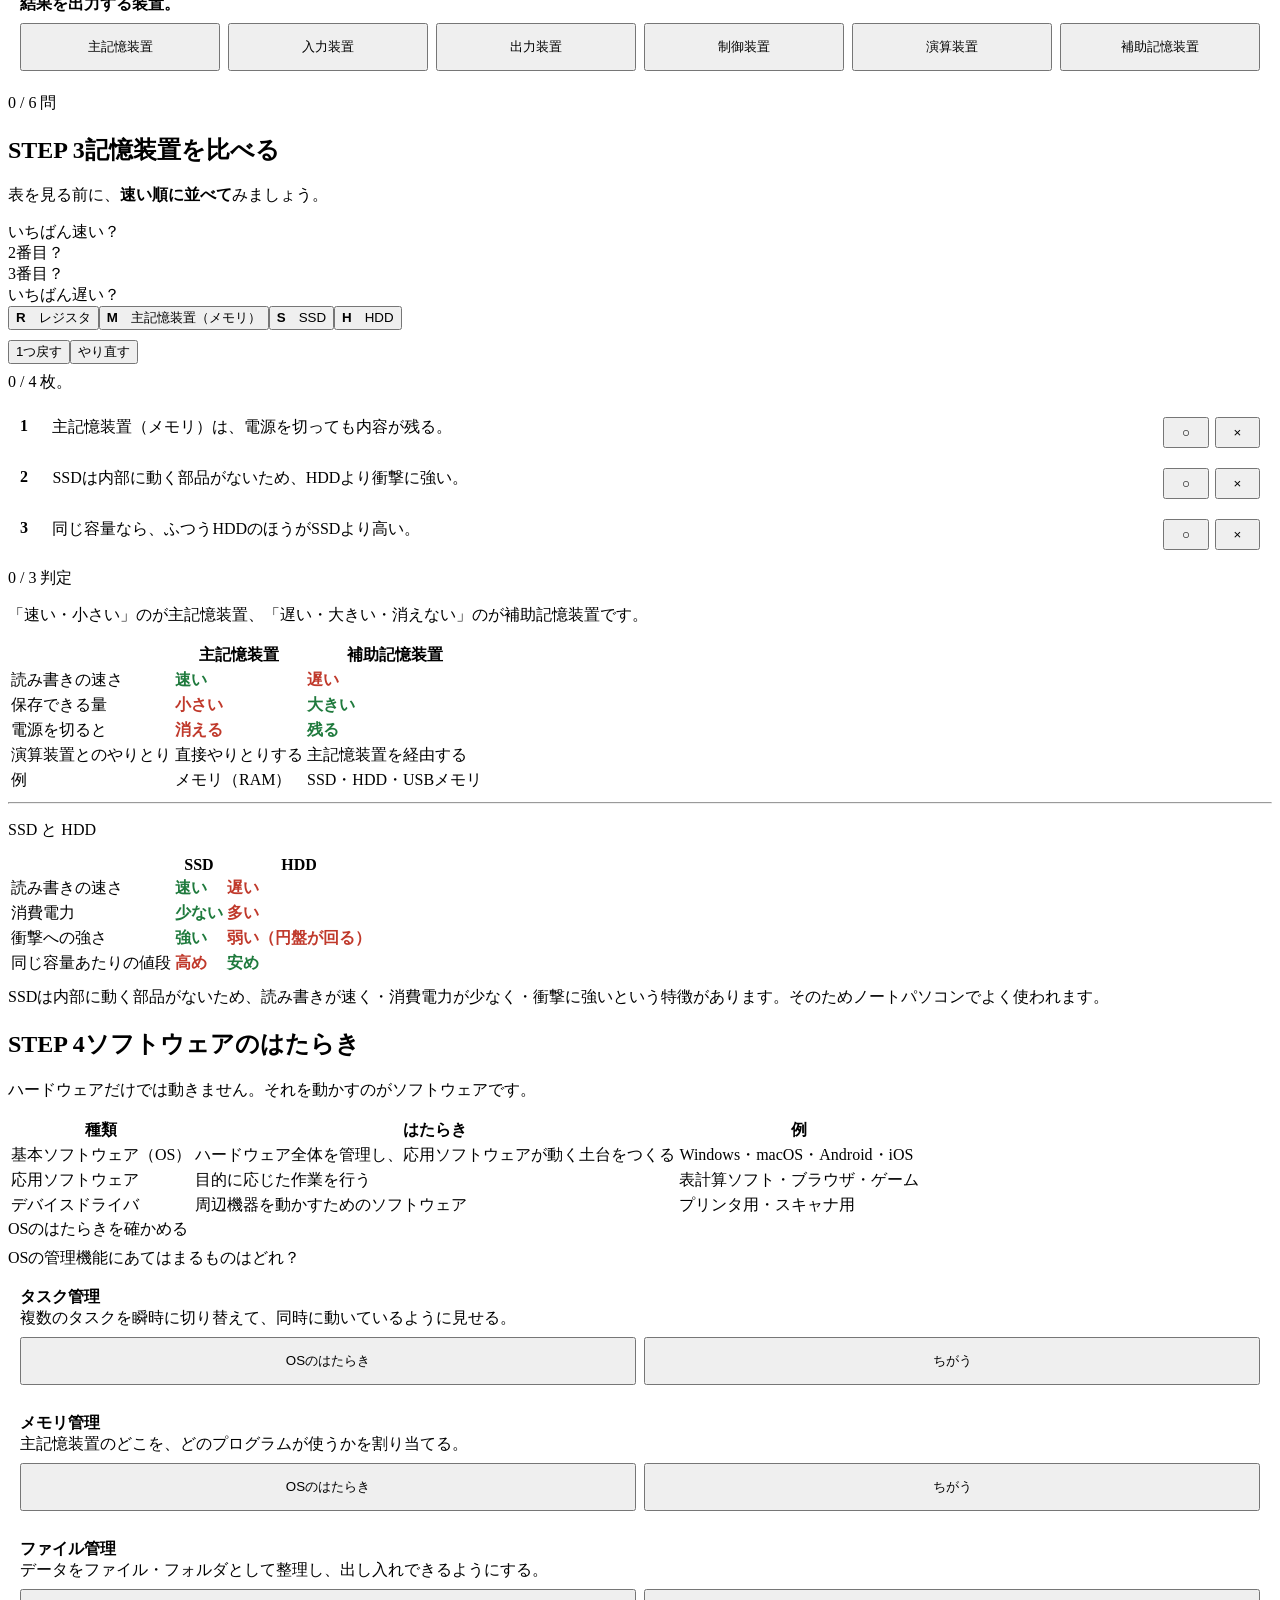
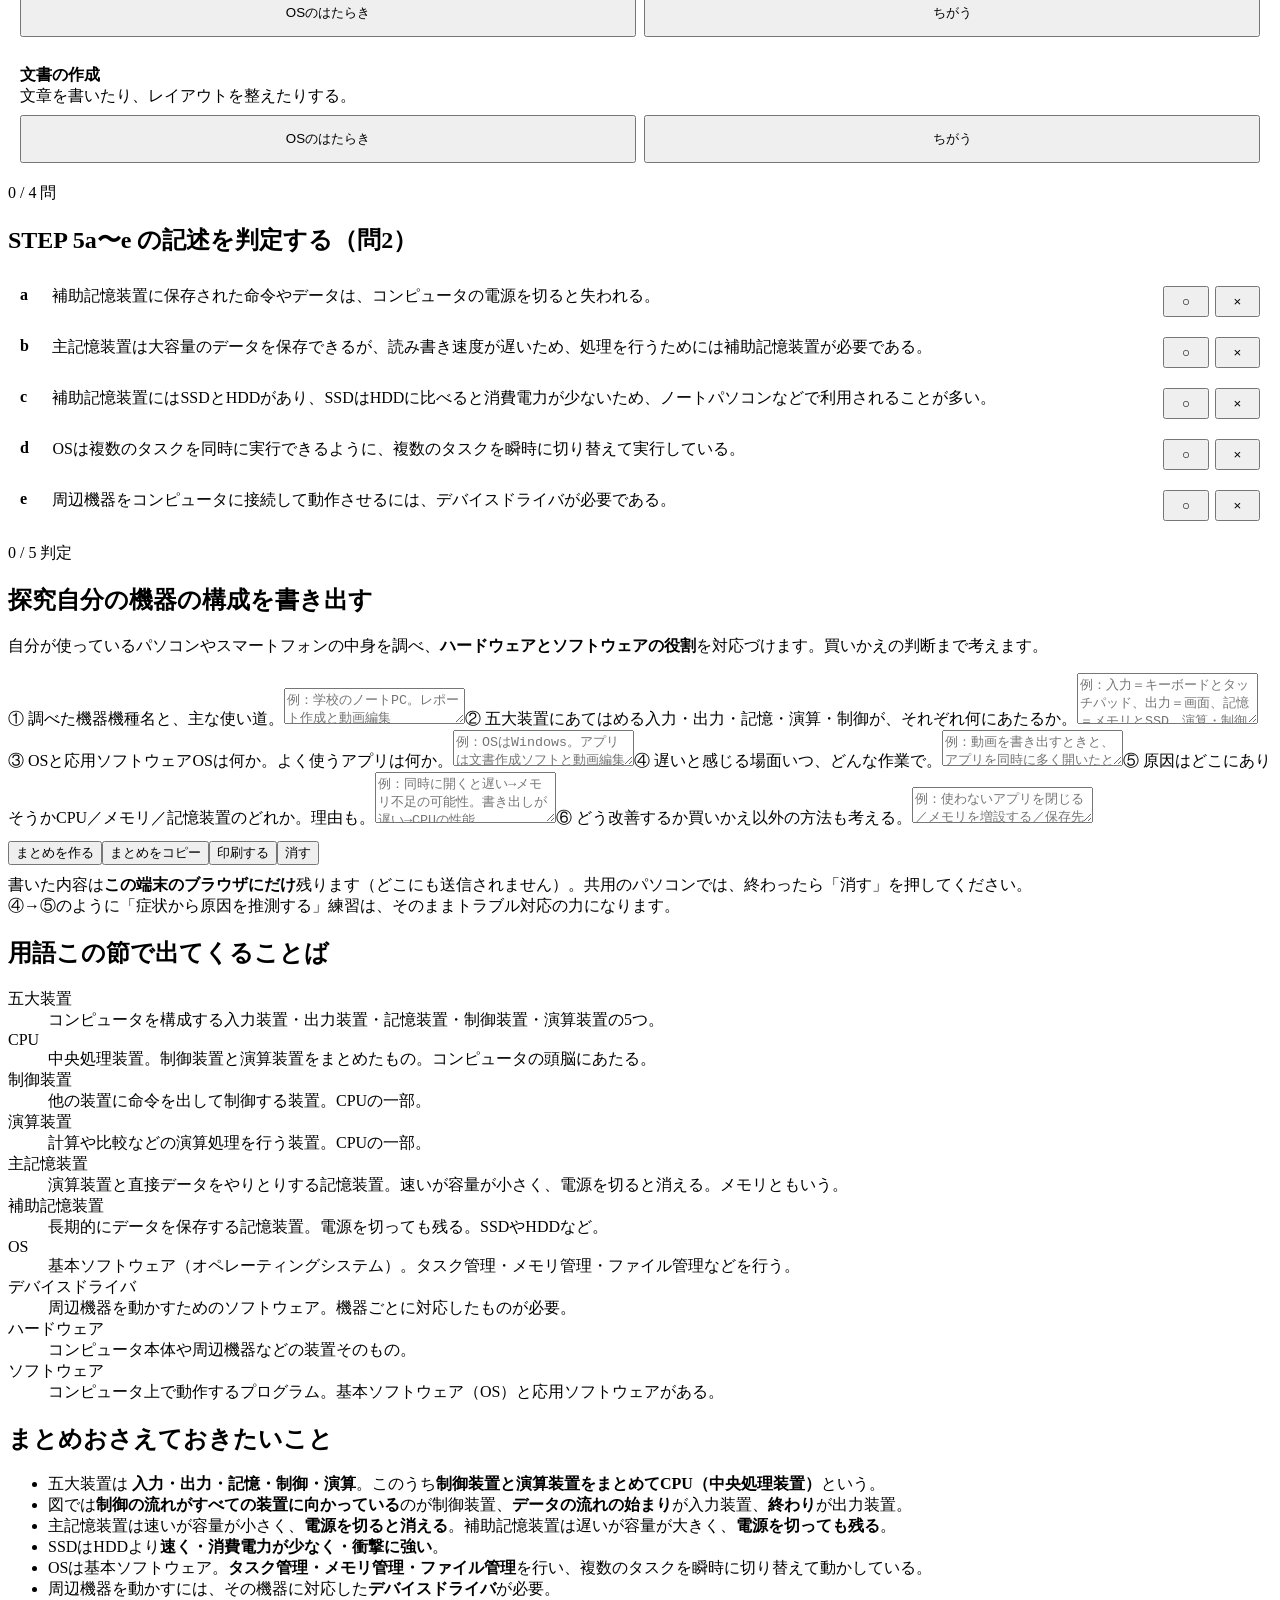
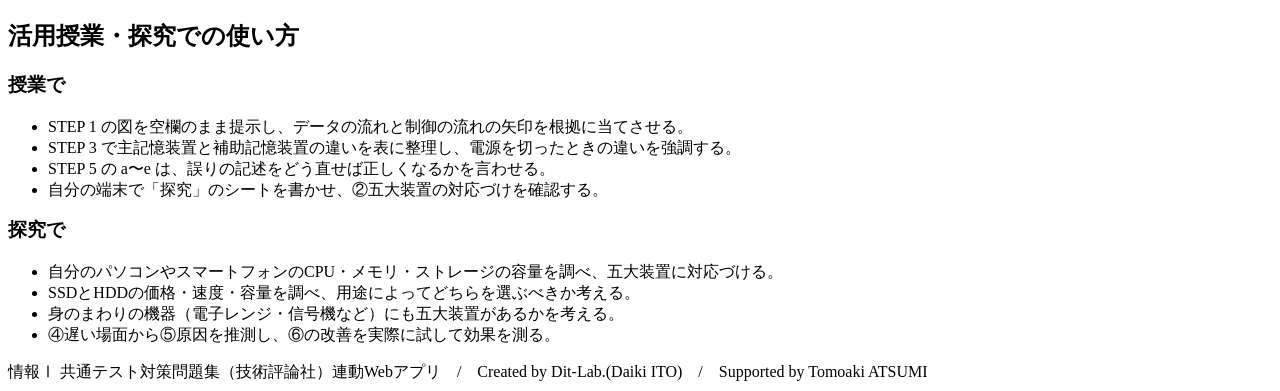
==== commit 7957576e: "fix: タイトルのページ数表記を台割・最終原稿に合わせて修正" ====
--- a/index.html
+++ b/index.html
@@ -14,7 +14,7 @@
 <header class="app-header">
   <div class="inner">
     <span class="eyebrow">第 6 章　コンピュータ　6-1</span>
-    <h1>ハードウェアとソフトウェア（pp.176）</h1>
+    <h1>ハードウェアとソフトウェア（pp.176-177）</h1>
     <p class="lead">五大装置の関係図を自分で完成させ、データの流れと制御の流れを目で追いながら整理します。</p>
     <p class="credit">Created by Dit-Lab.(Daiki ITO)　/　Supported by Tomoaki ATSUMI</p>
   </div>
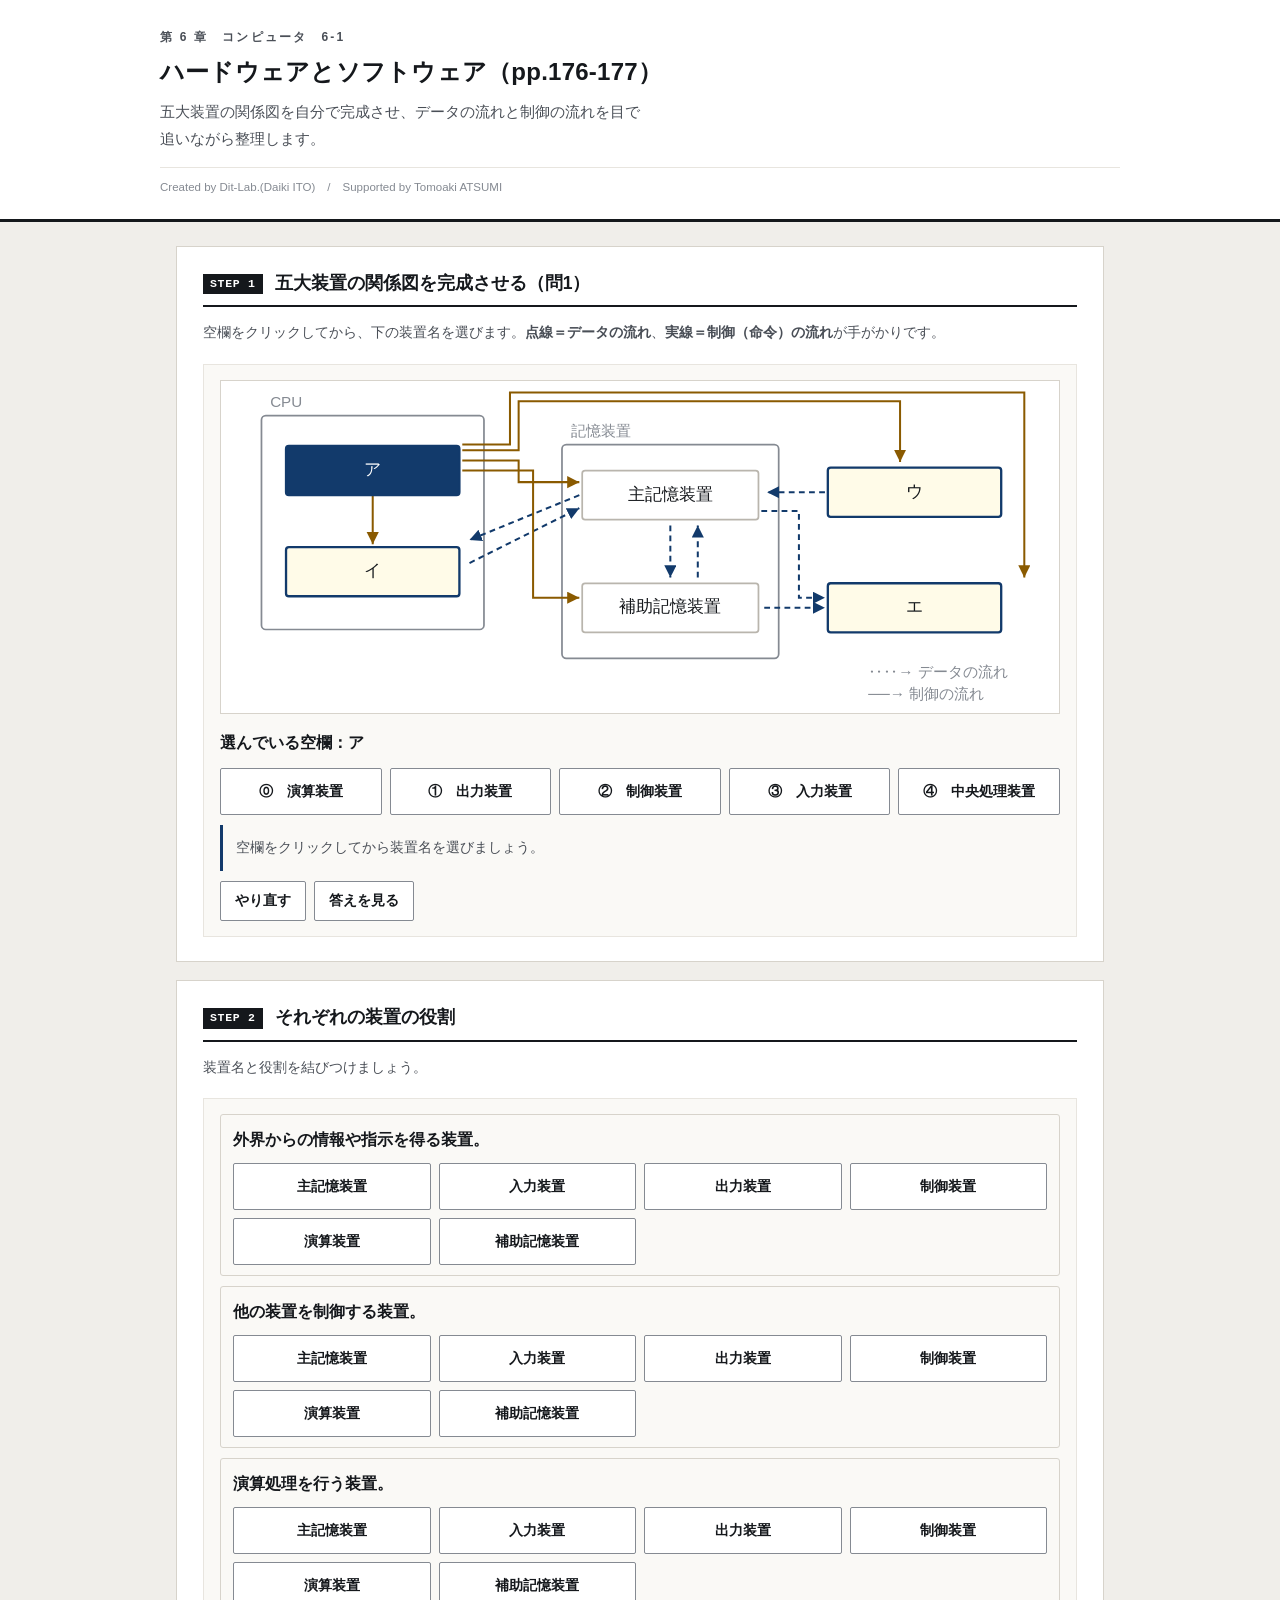
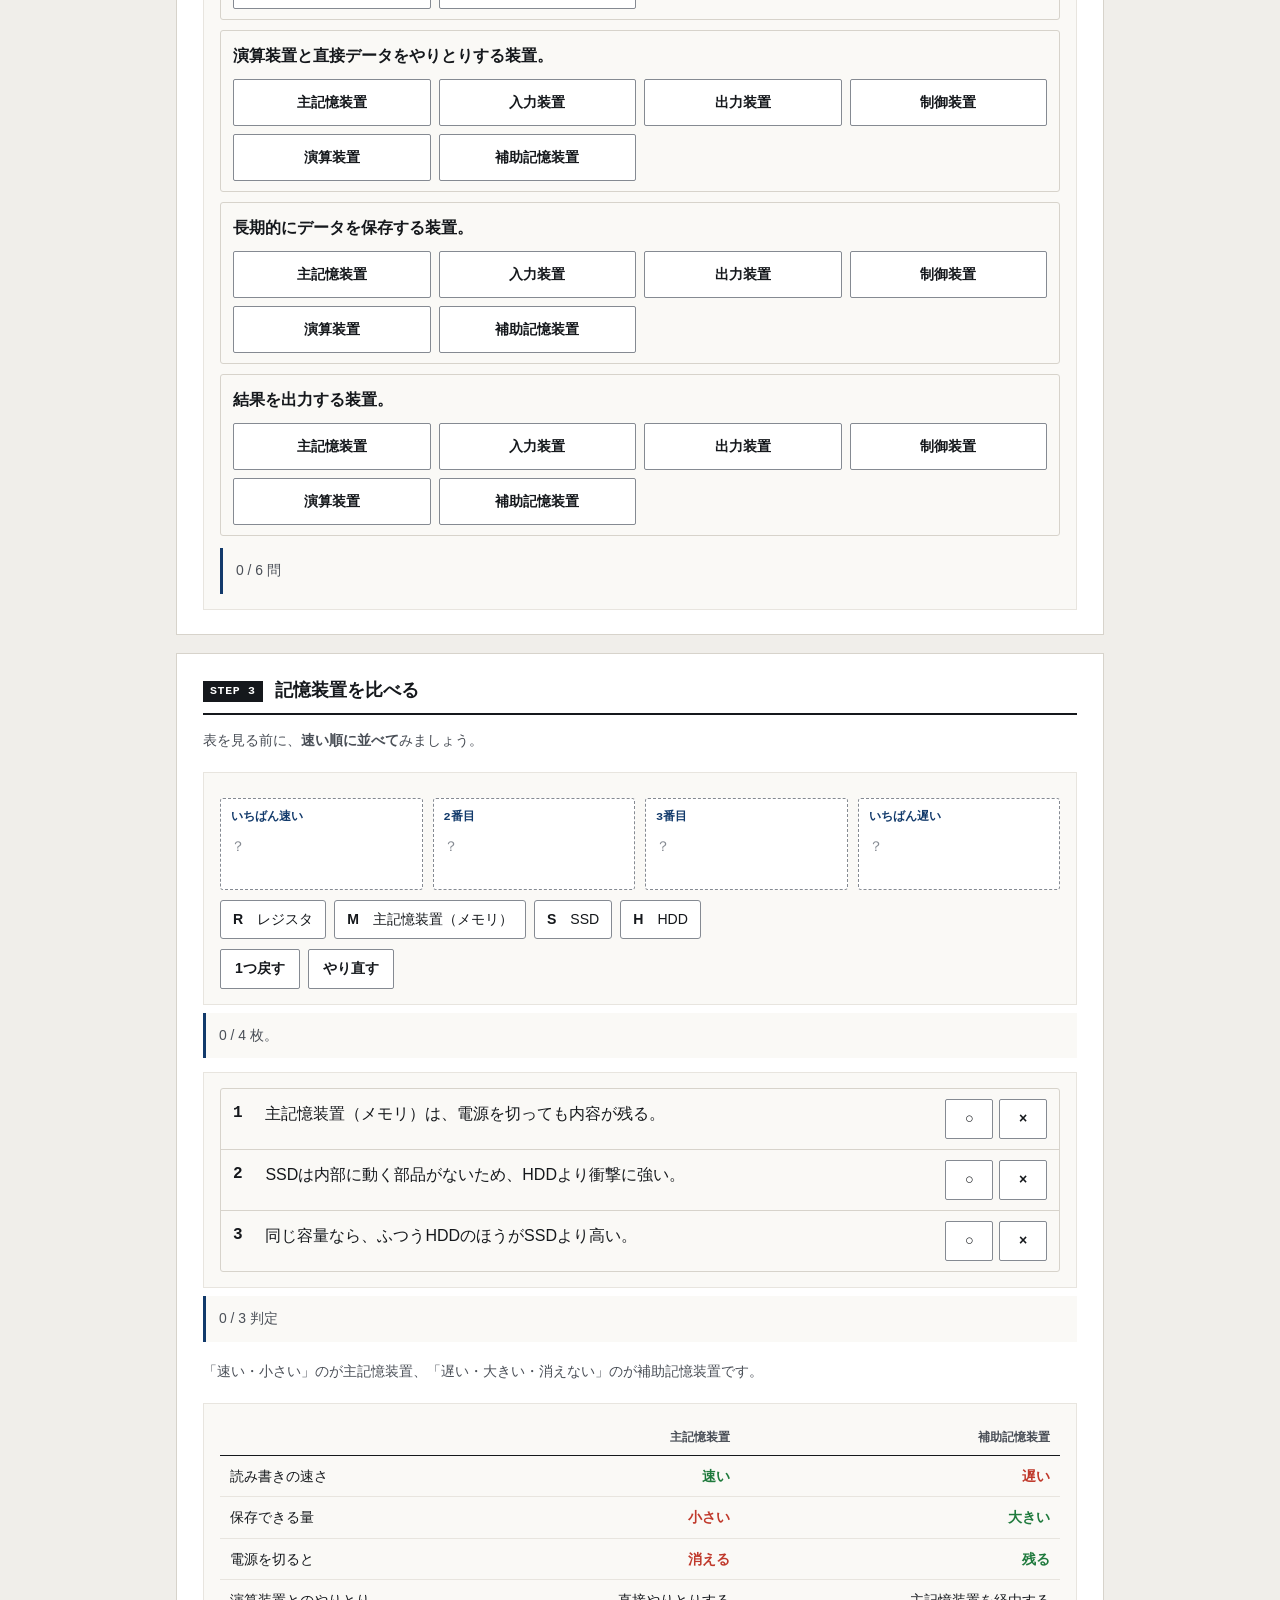
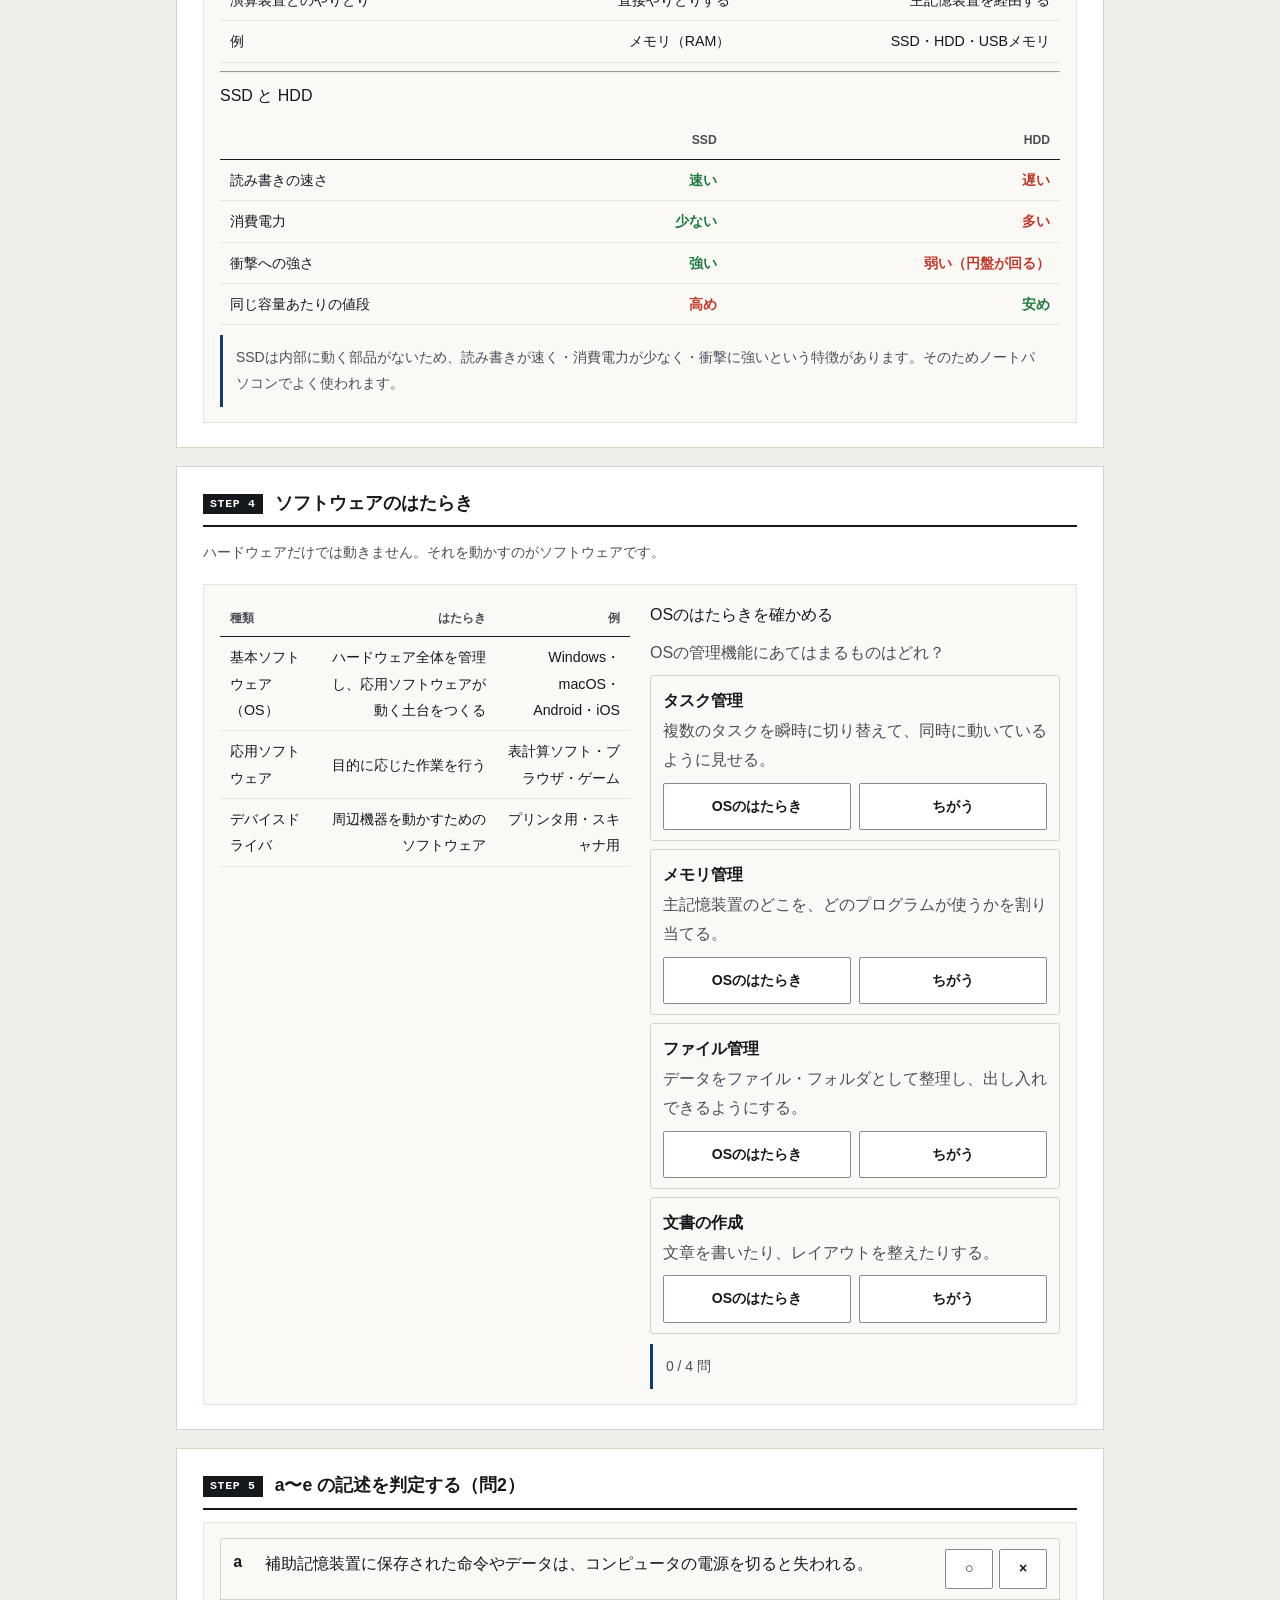
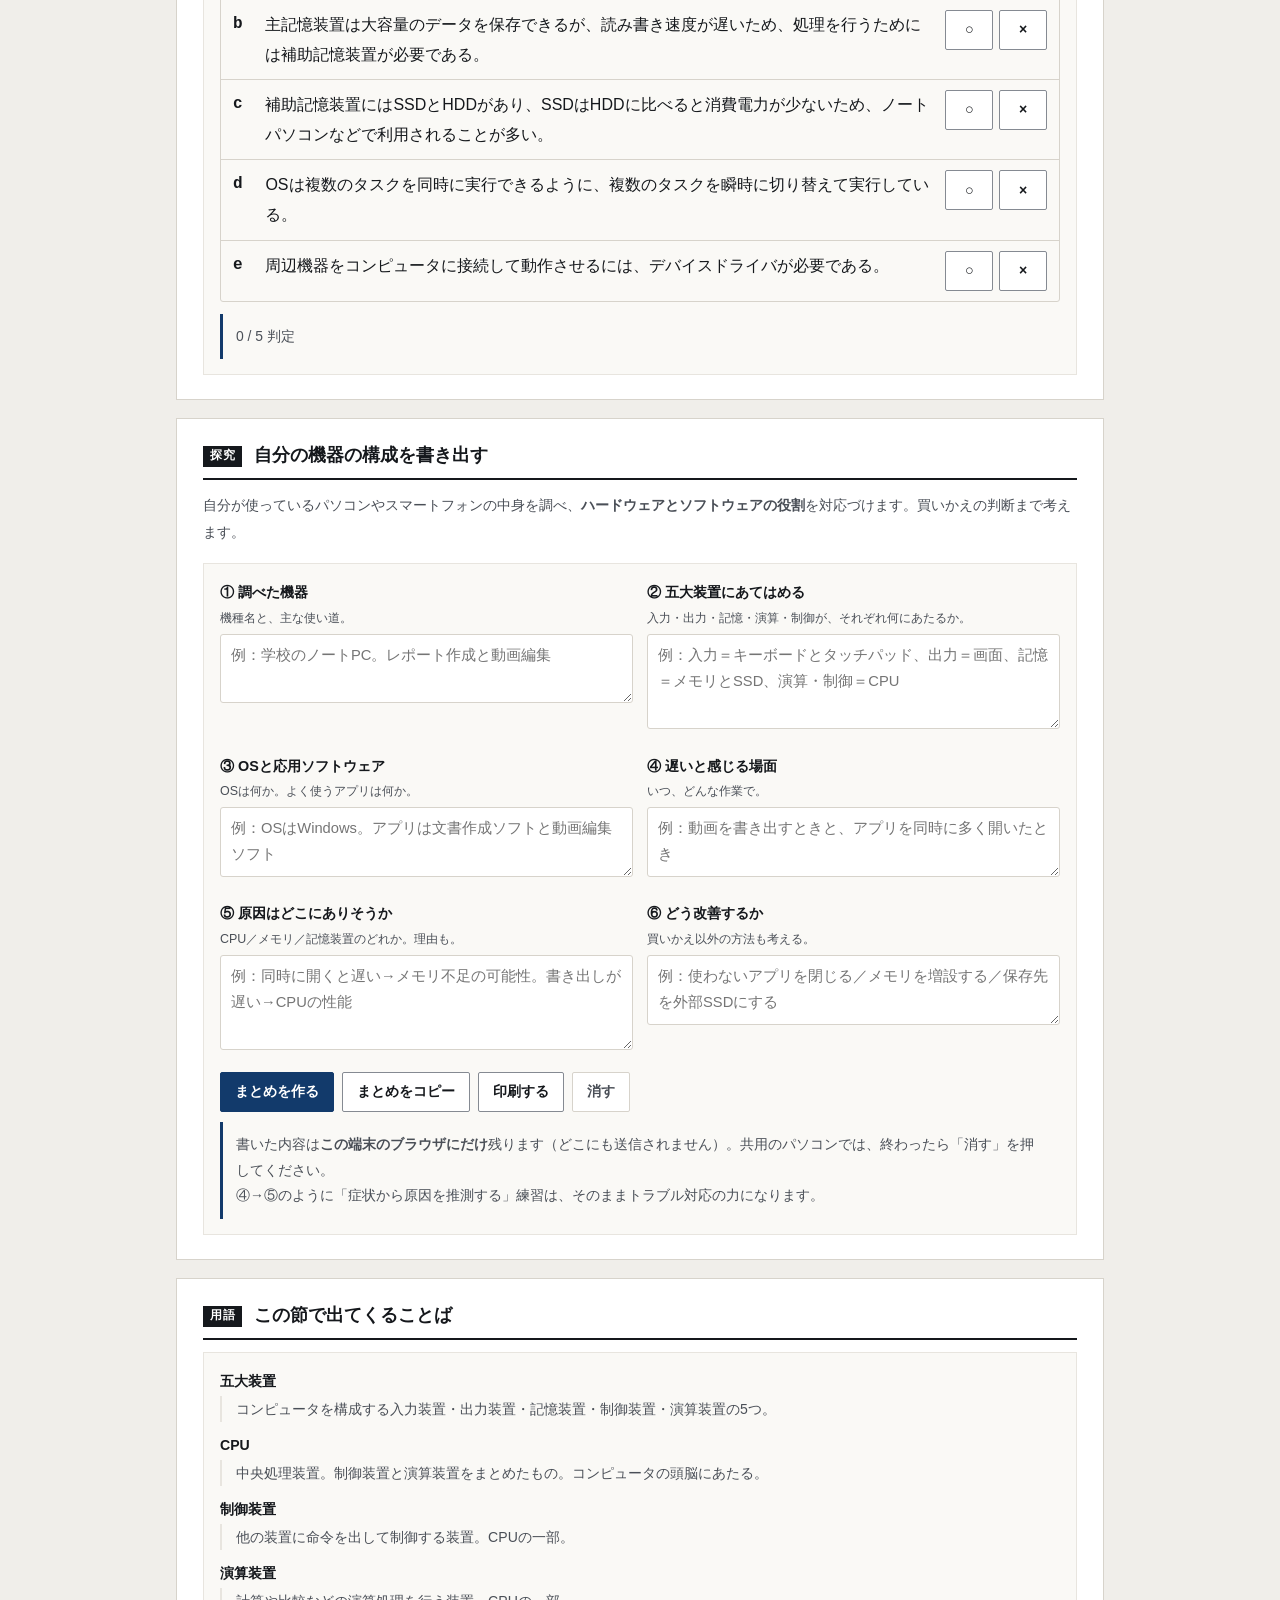
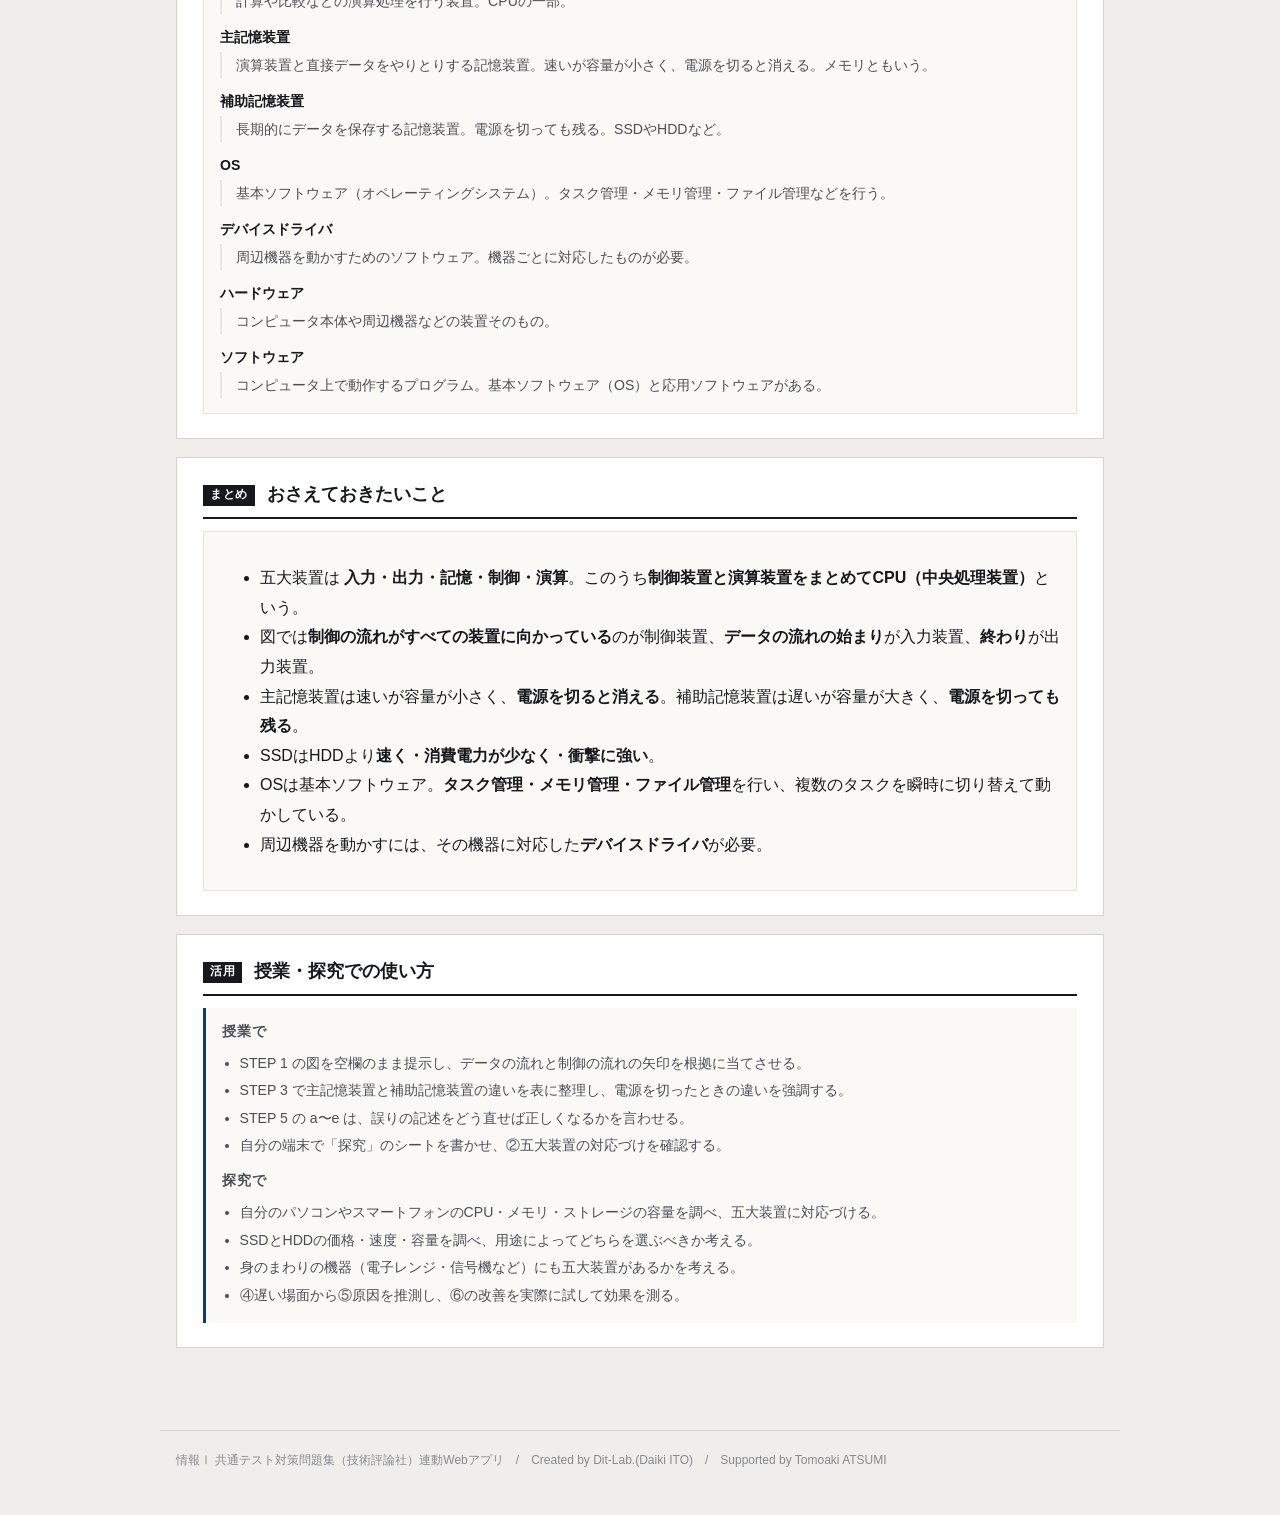
==== commit ce5a6be5: "fix: 未定義のCSS変数（--line/--muted/--sans）で枠線と文字色が消えていた問題を修正" ====
--- a/index.html
+++ b/index.html
@@ -6,7 +6,7 @@
 <title>ハードウェアとソフトウェア｜情報Ⅰ共通テスト対策問題集</title>
 <meta name="description" content="五大装置の関係図を自分で完成させ、データの流れと制御の流れを目で追いながら整理します。">
 <link rel="icon" href="data:image/svg+xml,%3Csvg xmlns=%22http://www.w3.org/2000/svg%22 viewBox=%220 0 32 32%22%3E%3Crect width=%2232%22 height=%2232%22 fill=%22%2315181c%22/%3E%3Ctext x=%2216%22 y=%2222%22 font-size=%2218%22 font-family=%22monospace%22 fill=%22%23fff%22 text-anchor=%22middle%22%3E01%3C/text%3E%3C/svg%3E">
-<link rel="stylesheet" href="css/style.css?v=bdbb3cb0">
+<link rel="stylesheet" href="css/style.css?v=88681cd4">
 <link rel="stylesheet" href="css/app.css?v=1ecb6554">
 </head>
 <body>
--- a/css/style.css
+++ b/css/style.css
@@ -0,0 +1,304 @@
+/* =========================================================
+   情報Ⅰ 共通テスト対策問題集 — Web アプリ共通スタイル
+   紙面（参考書）に寄せた設計。装飾色は使わず、色は意味を持つときだけ。
+   ========================================================= */
+
+:root{
+  --paper:#ffffff;
+  --paper-2:#faf9f6;      /* うすい紙 */
+  --bg:#f0eeea;           /* 台紙 */
+  --ink:#15181c;
+  --ink-2:#4a4f57;
+  --ink-3:#858a92;
+  --rule:#d7d3cb;
+  /* 旧名のまま書かれているアプリ用の別名（未定義だと枠線や文字色が消えるため） */
+  --line: var(--rule);
+  --muted: var(--ink-2);
+  --sans: var(--font);         /* 罫線 */
+  --rule-2:#e8e5df;
+  --accent:#123a6b;       /* 濃紺。主要操作と現在地だけに使う */
+  --accent-w:#e9eef6;
+  --zero:#c0392b;         /* 左＝0 */
+  --one:#1d4ed8;          /* 右＝1 */
+  --ok:#1f7a3d;   --ok-bg:#eef6f0;
+  --ng:#b3261e;   --ng-bg:#fbefee;
+  --warn:#8a5a00; --warn-bg:#fbf5e8;
+  --font:"Hiragino Kaku Gothic ProN","Hiragino Sans","Yu Gothic Medium","Yu Gothic",
+         "Noto Sans JP",Meiryo,-apple-system,BlinkMacSystemFont,sans-serif;
+  --mono:"SFMono-Regular",Menlo,Consolas,"Courier New",monospace;
+}
+
+*{box-sizing:border-box}
+[hidden]{display:none !important}
+html{-webkit-text-size-adjust:100%}
+body{
+  margin:0; background:var(--bg); color:var(--ink);
+  font-family:var(--font); font-size:16px; line-height:1.85;
+  font-feature-settings:"palt" 1;
+}
+h1,h2,h3,h4{line-height:1.45; margin:0; font-weight:700}
+p{margin:0 0 .75em} p:last-child{margin-bottom:0}
+a{color:var(--accent)}
+
+/* ---------- 標題 ---------- */
+.app-header{background:var(--paper); border-bottom:3px solid var(--ink); padding:26px 20px 20px}
+.app-header .inner{max-width:960px; margin:0 auto}
+.app-header .eyebrow{
+  font-size:.75rem; font-weight:700; color:var(--ink-2); letter-spacing:.18em;
+  display:block; margin-bottom:7px;
+}
+.app-header h1{font-size:1.5rem; letter-spacing:.01em}
+.app-header .lead{font-size:.92rem; color:var(--ink-2); margin-top:9px; max-width:60ch}
+.app-header .credit{
+  font-size:.72rem; color:var(--ink-3); margin-top:14px;
+  padding-top:9px; border-top:1px solid var(--rule-2);
+}
+
+/* ---------- 版面 ---------- */
+.wrap{max-width:960px; margin:0 auto; padding:24px 16px 64px}
+.step{background:var(--paper); border:1px solid var(--rule); padding:24px 26px; margin-bottom:18px}
+.step > h2{
+  display:flex; align-items:baseline; gap:12px; font-size:1.1rem;
+  padding-bottom:9px; border-bottom:2px solid var(--ink); margin-bottom:12px;
+}
+.step > h2 .no{
+  flex:none; font-family:var(--mono); font-size:.72rem; font-weight:700;
+  background:var(--ink); color:var(--paper); padding:2px 7px; letter-spacing:.06em;
+  position:relative; top:-2px;
+}
+.step > .desc{color:var(--ink-2); font-size:.9rem; margin-bottom:18px}
+.step[hidden]{display:none}
+
+.grid{display:grid; gap:20px}
+.grid > *{min-width:0}          /* 子の中身で列が広がるのを防ぐ */
+@media(min-width:800px){ .grid.c2{grid-template-columns:1fr 1fr} }
+@media(min-width:800px){ .grid.c21{grid-template-columns:1.45fr 1fr} }
+
+.panel{border:1px solid var(--rule-2); background:var(--paper-2); padding:15px 16px; min-width:0}
+.panel > h3{
+  font-size:.8rem; font-weight:700; color:var(--ink-2); letter-spacing:.08em;
+  margin-bottom:12px; padding-bottom:6px; border-bottom:1px solid var(--rule);
+}
+
+/* ---------- 部品 ---------- */
+.btn{
+  appearance:none; border:1px solid var(--ink-3); background:var(--paper); color:var(--ink);
+  font-family:inherit; font-size:.88rem; font-weight:700; padding:8px 14px;
+  border-radius:2px; cursor:pointer; min-height:40px; line-height:1.4;
+  transition:background .12s, border-color .12s, color .12s;
+}
+.btn:hover:not(:disabled){background:var(--accent-w); border-color:var(--accent); color:var(--accent)}
+.btn:disabled{opacity:.35; cursor:not-allowed}
+.btn.primary{background:var(--accent); color:var(--paper); border-color:var(--accent)}
+.btn.primary:hover:not(:disabled){background:#0d2c53; color:var(--paper)}
+.btn.ghost{border-color:var(--rule); color:var(--ink-2)}
+.btn.sm{font-size:.8rem; padding:5px 10px; min-height:34px}
+.btn-row{display:flex; flex-wrap:wrap; gap:8px; align-items:center}
+
+/* タブ（見出し下線式） */
+.seg{display:flex; gap:0; border-bottom:1px solid var(--rule)}
+.seg button{
+  appearance:none; border:0; background:transparent; font-family:inherit; font-size:.88rem;
+  font-weight:700; color:var(--ink-3); padding:9px 4px; margin-right:26px; cursor:pointer;
+  border-bottom:3px solid transparent; margin-bottom:-1px; min-height:40px;
+}
+.seg button:hover{color:var(--ink-2)}
+.seg button[aria-pressed="true"]{color:var(--ink); border-bottom-color:var(--accent)}
+
+label.fld{display:block; font-size:.78rem; font-weight:700; color:var(--ink-2); margin-bottom:5px; letter-spacing:.04em}
+input[type=text], textarea, input[type=number]{
+  width:100%; font-family:inherit; font-size:1rem; color:var(--ink);
+  border:1px solid var(--ink-3); border-radius:2px; padding:9px 11px;
+  background:var(--paper); min-height:42px;
+}
+input:focus, textarea:focus{outline:2px solid var(--accent); outline-offset:-1px; border-color:var(--accent)}
+.btn:focus-visible, .seg button:focus-visible, .node-card:focus-visible{outline:2px solid var(--accent); outline-offset:2px}
+textarea{resize:vertical; line-height:1.7}
+.mono{font-family:var(--mono)}
+
+table.tbl{width:100%; border-collapse:collapse; font-size:.89rem}
+table.tbl th, table.tbl td{border-bottom:1px solid var(--rule-2); padding:7px 10px; text-align:right}
+table.tbl th:first-child, table.tbl td:first-child{text-align:left}
+table.tbl thead th{border-bottom:1.5px solid var(--ink); font-size:.76rem; color:var(--ink-2); font-weight:700; white-space:nowrap}
+.tbl-scroll{overflow-x:auto; -webkit-overflow-scrolling:touch; max-width:100%}
+
+.note{padding:10px 13px; font-size:.87rem; border-left:3px solid var(--ink-3); background:var(--paper-2); overflow-wrap:break-word; word-break:break-word}
+.note.ok{background:var(--ok-bg); border-left-color:var(--ok); color:#123f22}
+.note.ng{background:var(--ng-bg); border-left-color:var(--ng); color:#6d1a15}
+.note.info{background:var(--paper-2); border-left-color:var(--accent); color:var(--ink-2)}
+.note.warn{background:var(--warn-bg); border-left-color:var(--warn); color:#5c3d00}
+.note[hidden]{display:none}
+
+.badge{
+  display:inline-block; font-size:.72rem; font-weight:700; padding:1px 7px;
+  border:1px solid var(--rule); color:var(--ink-2); background:var(--paper); letter-spacing:.04em;
+}
+
+/* 数値は罫線で仕切るだけ。カードにしない */
+.metrics{display:flex; flex-wrap:wrap; gap:0; border-top:1px solid var(--rule)}
+.metric{flex:1 1 130px; padding:11px 14px 11px 0; border-right:1px solid var(--rule-2)}
+.metric:last-child{border-right:0}
+.metric .k{font-size:.74rem; color:var(--ink-3); font-weight:700; letter-spacing:.05em}
+.metric .v{font-size:1.6rem; font-weight:700; line-height:1.3; font-family:var(--mono); letter-spacing:-.01em}
+.metric .s{font-size:.76rem; color:var(--ink-2)}
+
+.bit0{color:var(--zero); font-weight:700}
+.bit1{color:var(--one); font-weight:700}
+
+.app-footer{
+  max-width:960px; margin:0 auto; padding:18px 16px 44px; color:var(--ink-3);
+  font-size:.75rem; border-top:1px solid var(--rule);
+}
+.sr-only{position:absolute;width:1px;height:1px;overflow:hidden;clip:rect(0 0 0 0);white-space:nowrap}
+
+@media(max-width:640px){
+  body{font-size:15px}
+  .app-header{padding:20px 16px 16px}
+  .app-header h1{font-size:1.16rem}
+  .wrap{padding:16px 12px 52px}
+  .step{padding:18px 15px}
+  .seg button{margin-right:18px; font-size:.84rem}
+  .metric{flex-basis:50%; border-right:0}
+}
+@media (prefers-reduced-motion:reduce){ *{animation:none!important; transition:none!important} }
+
+/* ---------- 自分のデータ・共有・印刷 ---------- */
+.toolbar{display:flex; flex-wrap:wrap; gap:8px; align-items:center; margin-top:12px;
+  padding-top:12px; border-top:1px solid var(--rule-2)}
+.toolbar .hint{font-size:.78rem; color:var(--ink-3)}
+.paste-area{width:100%; min-height:110px; font-family:var(--mono); font-size:.86rem}
+.use-note{background:var(--paper-2); border-left:3px solid var(--accent); padding:14px 16px; font-size:.88rem}
+.use-note h3{font-size:.86rem; letter-spacing:.06em; margin-bottom:8px; color:var(--ink-2)}
+.use-note ol, .use-note ul{margin:0; padding-left:1.25em; line-height:1.95; color:var(--ink-2)}
+
+@media print{
+  body{background:#fff}
+  .app-header{border-bottom:2px solid #000}
+  .step{border:1px solid #bbb; break-inside:avoid; page-break-inside:avoid; margin-bottom:12px}
+  .btn, .seg, .toolbar, input[type=range]{display:none !important}
+  .note{border-left-width:2px}
+  a[href]:after{content:""}
+}
+
+/* ---------- 入力グリッド ---------- */
+.dg-scroll{overflow:auto; -webkit-overflow-scrolling:touch; border:1px solid var(--rule); background:var(--paper); max-height:420px}
+table.dg{border-collapse:collapse; font-family:var(--mono); font-size:.9rem; min-width:100%}
+table.dg th, table.dg td{border:1px solid var(--rule-2); padding:0}
+table.dg thead th{background:var(--paper-2); position:sticky; top:0; z-index:2}
+table.dg .dg-n{background:var(--paper-2); color:var(--ink-3); font-size:.76rem; font-weight:400;
+  text-align:center; min-width:34px; padding:0 4px; position:sticky; left:0; z-index:1}
+table.dg .dg-corner{background:var(--paper-2); min-width:34px; position:sticky; left:0; z-index:3}
+table.dg .dg-act{background:var(--paper-2); width:34px}
+.dg-h, .dg-c{width:100%; min-width:96px; border:0; background:transparent; font-family:inherit;
+  font-size:.9rem; padding:8px 9px; color:var(--ink); min-height:38px}
+.dg-h{font-weight:700; font-family:var(--font); font-size:.82rem; color:var(--ink-2)}
+.dg-c.num{text-align:right}
+.dg-c:focus, .dg-h:focus{outline:2px solid var(--accent); outline-offset:-2px; background:var(--accent-w)}
+.dg-del{border:0; background:transparent; color:var(--ink-3); cursor:pointer; width:32px; height:34px; font-size:1rem}
+.dg-del:hover{color:var(--ng)}
+.dg-tools{display:flex; flex-wrap:wrap; gap:8px; align-items:center; margin-top:10px}
+.dg-hint{font-size:.76rem; color:var(--ink-3)}
+
+/* ---------- ファイル読み込み ---------- */
+.filebox{display:flex; flex-wrap:wrap; gap:10px; align-items:center; padding:12px;
+  border:1px dashed var(--rule); background:var(--paper-2)}
+.filebox input[type=file]{font-size:.85rem; font-family:inherit; max-width:100%}
+.filebox .sel{max-width:220px}
+.filelabel{display:inline-flex; align-items:center; gap:6px; font-size:.85rem; font-weight:700;
+  border:1px solid var(--ink-3); background:var(--paper); padding:8px 14px; border-radius:2px; cursor:pointer; min-height:40px}
+.filelabel:hover{border-color:var(--accent); color:var(--accent); background:var(--accent-w)}
+.filelabel input{display:none}
+
+/* ---------- 用語解説 ---------- */
+.term{position:relative; border-bottom:1.5px dotted var(--accent); cursor:help; color:var(--accent); font-weight:700}
+.term .term-pop{display:none; position:absolute; left:0; top:1.7em; z-index:50; width:min(300px,78vw);
+  background:var(--paper); border:1px solid var(--ink-3); box-shadow:0 6px 20px rgba(0,0,0,.14);
+  padding:10px 12px; font-size:.82rem; font-weight:400; color:var(--ink-2); line-height:1.75;
+  border-left:3px solid var(--accent); cursor:auto; text-align:left}
+.term .term-pop b{display:block; color:var(--ink); font-size:.86rem; margin-bottom:3px}
+.term.open .term-pop{display:block}
+dl.gloss{margin:0; font-size:.88rem}
+dl.gloss dt{font-weight:700; color:var(--ink); margin-top:10px}
+dl.gloss dt:first-child{margin-top:0}
+dl.gloss dd{margin:2px 0 0; color:var(--ink-2); line-height:1.85; padding-left:1em; border-left:2px solid var(--rule-2)}
+@media print{ .term{border-bottom:0; color:inherit} .term .term-pop{display:none !important} }
+
+/* ---------- スマホ・タブレット ---------- */
+@media (max-width:1024px){
+  /* iOS で入力時に画面が勝手に拡大するのを防ぐ（16px 未満だとズームする） */
+  input[type=text], input[type=number], textarea, select, .dg-c, .dg-h{ font-size:16px }
+  .dg-c, .dg-h{ min-width:110px }
+}
+@media (max-width:820px){
+  .grid.c2,.grid.c21{grid-template-columns:1fr}
+  .dg-scroll{max-height:340px}
+  .filebox{flex-direction:column; align-items:stretch}
+  .filebox .sel{max-width:100%}
+  .term .term-pop{left:auto; right:0; width:min(280px,86vw)}
+}
+@media (max-width:480px){
+  .step > h2{font-size:1rem; flex-wrap:wrap}
+  .metrics{gap:0}
+  .metric{flex-basis:50%; padding-right:10px}
+  .metric .v{font-size:1.3rem}
+  .btn{padding:8px 12px}
+  .dg-tools{gap:6px}
+  .dg-hint{width:100%}
+}
+/* タッチ操作でのスクロールを滑らかに */
+.tbl-scroll, .dg-scroll, .tree-box{ -webkit-overflow-scrolling:touch; overscroll-behavior-x:contain }
+
+/* 幅指定つきの入力欄がスマートフォンではみ出さないようにする */
+input[type=text], input[type=number], input[type=search], textarea, select{ max-width:100% }
+.btn-row > label{ min-width:0; max-width:100% }
+.btn-row > label input, .btn-row > label select{ max-width:100% }
+
+/* 共通：○×判定・並べかえ（quiz.js 用） */
+.abcde{border:1px solid var(--rule); border-radius:3px; overflow:hidden}
+.abcde > div{border-top:1px solid var(--rule); padding:10px 12px}
+.abcde > div:first-child{border-top:0}
+.abcde .st{display:flex; gap:10px; align-items:flex-start; flex-wrap:wrap}
+.abcde .st .k{font-weight:700; font-family:var(--mono); min-width:1.4em}
+.abcde .st .t{flex:1; min-width:12em}
+.abcde .jb{display:flex; gap:6px}
+.abcde .jb .btn{min-width:3.4em; padding:6px 10px; text-align:center}
+.prep{display:grid; grid-template-columns:repeat(auto-fit,minmax(150px,1fr)); gap:10px; margin-top:10px}
+.prep .slot{border:1px dashed var(--ink-3); border-radius:3px; padding:10px; min-height:92px; background:var(--paper)}
+.prep .slot.filled{border-style:solid}
+.prep .slot .tag{font:700 .74rem/1.4 var(--mono); color:var(--accent); display:block; margin-bottom:6px}
+.prep .slot .txt{font-size:.86rem; line-height:1.7}
+.cards{display:flex; flex-wrap:wrap; gap:8px; margin-top:10px}
+.cards .c{border:1px solid var(--ink-3); border-radius:3px; padding:9px 12px; background:var(--paper);
+  cursor:pointer; font-size:.88rem; max-width:100%; text-align:left; font-family:inherit; color:var(--ink)}
+.cards .c:hover{background:var(--warn-bg)}
+.cards .c.used{opacity:.35; pointer-events:none}
+
+/* --- 予想してから実行 --- */
+.pmark{display:inline-block; background:var(--accent); color:#fff; font-size:.7rem; font-weight:700;
+  letter-spacing:.08em; padding:2px 7px; border-radius:2px; margin-right:8px; vertical-align:2px}
+input.pin{font-size:1.05rem; padding:7px 10px; border:1px solid var(--rule); border-radius:3px;
+  width:9em; max-width:100%; background:#fff}
+.btn-row .unit{color:var(--muted); font-size:.9rem}
+.choice4 .btn.on{border-color:var(--accent); box-shadow:inset 0 0 0 1px var(--accent); font-weight:700}
+/* 設問文の見出し（flex ではなく通常の段落。.qhead は左右振り分け用なので用途が別） */
+.pq{margin:0 0 10px; font-weight:700; line-height:1.85}
+
+/* --- 自分のテーマでやってみる（ワークシート） --- */
+.wsheet{display:grid; gap:14px}
+@media(min-width:760px){ .wsheet{grid-template-columns:1fr 1fr} }
+.wsf{display:block}
+.wsf .wsl{display:block; font-weight:700; font-size:.9rem; margin-bottom:3px}
+.wsf .wsh{display:block; font-size:.78rem; color:var(--muted); margin-bottom:5px; line-height:1.6}
+.wsf textarea{width:100%; max-width:100%; font:inherit; font-size:.92rem; line-height:1.75;
+  padding:8px 10px; border:1px solid var(--rule); border-radius:3px; background:#fff; resize:vertical}
+.wsf textarea:focus{outline:2px solid var(--accent); outline-offset:-2px}
+.wsout{margin-top:14px; border:1px solid var(--ink-3); border-radius:3px; background:#fff; padding:16px 18px}
+.wsout h4{margin:0 0 10px; font-size:1rem}
+.wsout dl{margin:0}
+.wsout dt{font-weight:700; font-size:.84rem; color:var(--accent); margin-top:10px}
+.wsout dd{margin:2px 0 0; font-size:.92rem; line-height:1.85; white-space:pre-wrap}
+.wsout .wsmsg{margin:10px 0 0; font-size:.86rem; color:var(--muted)}
+@media print{
+  .app-header, .btn-row, .step:not(.wsprint){ display:none !important }
+  .wsout{border:none; padding:0}
+}
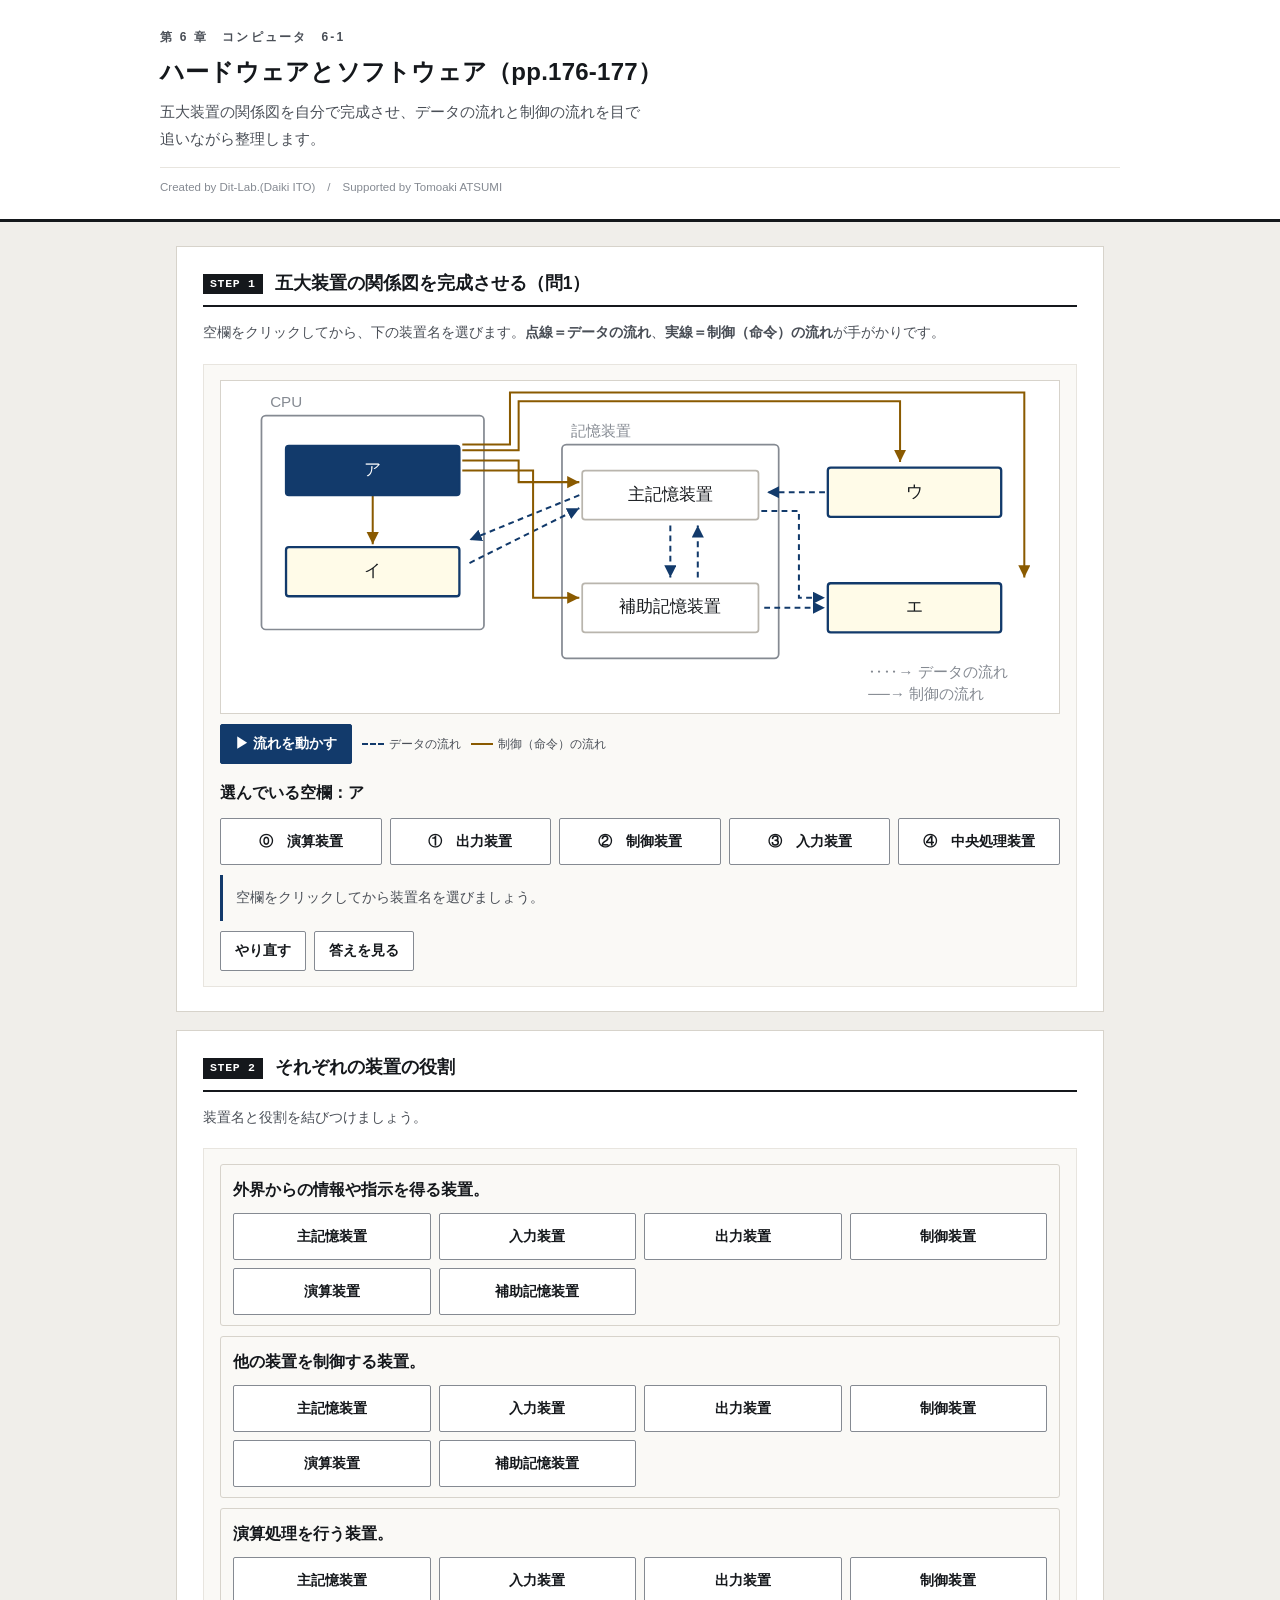
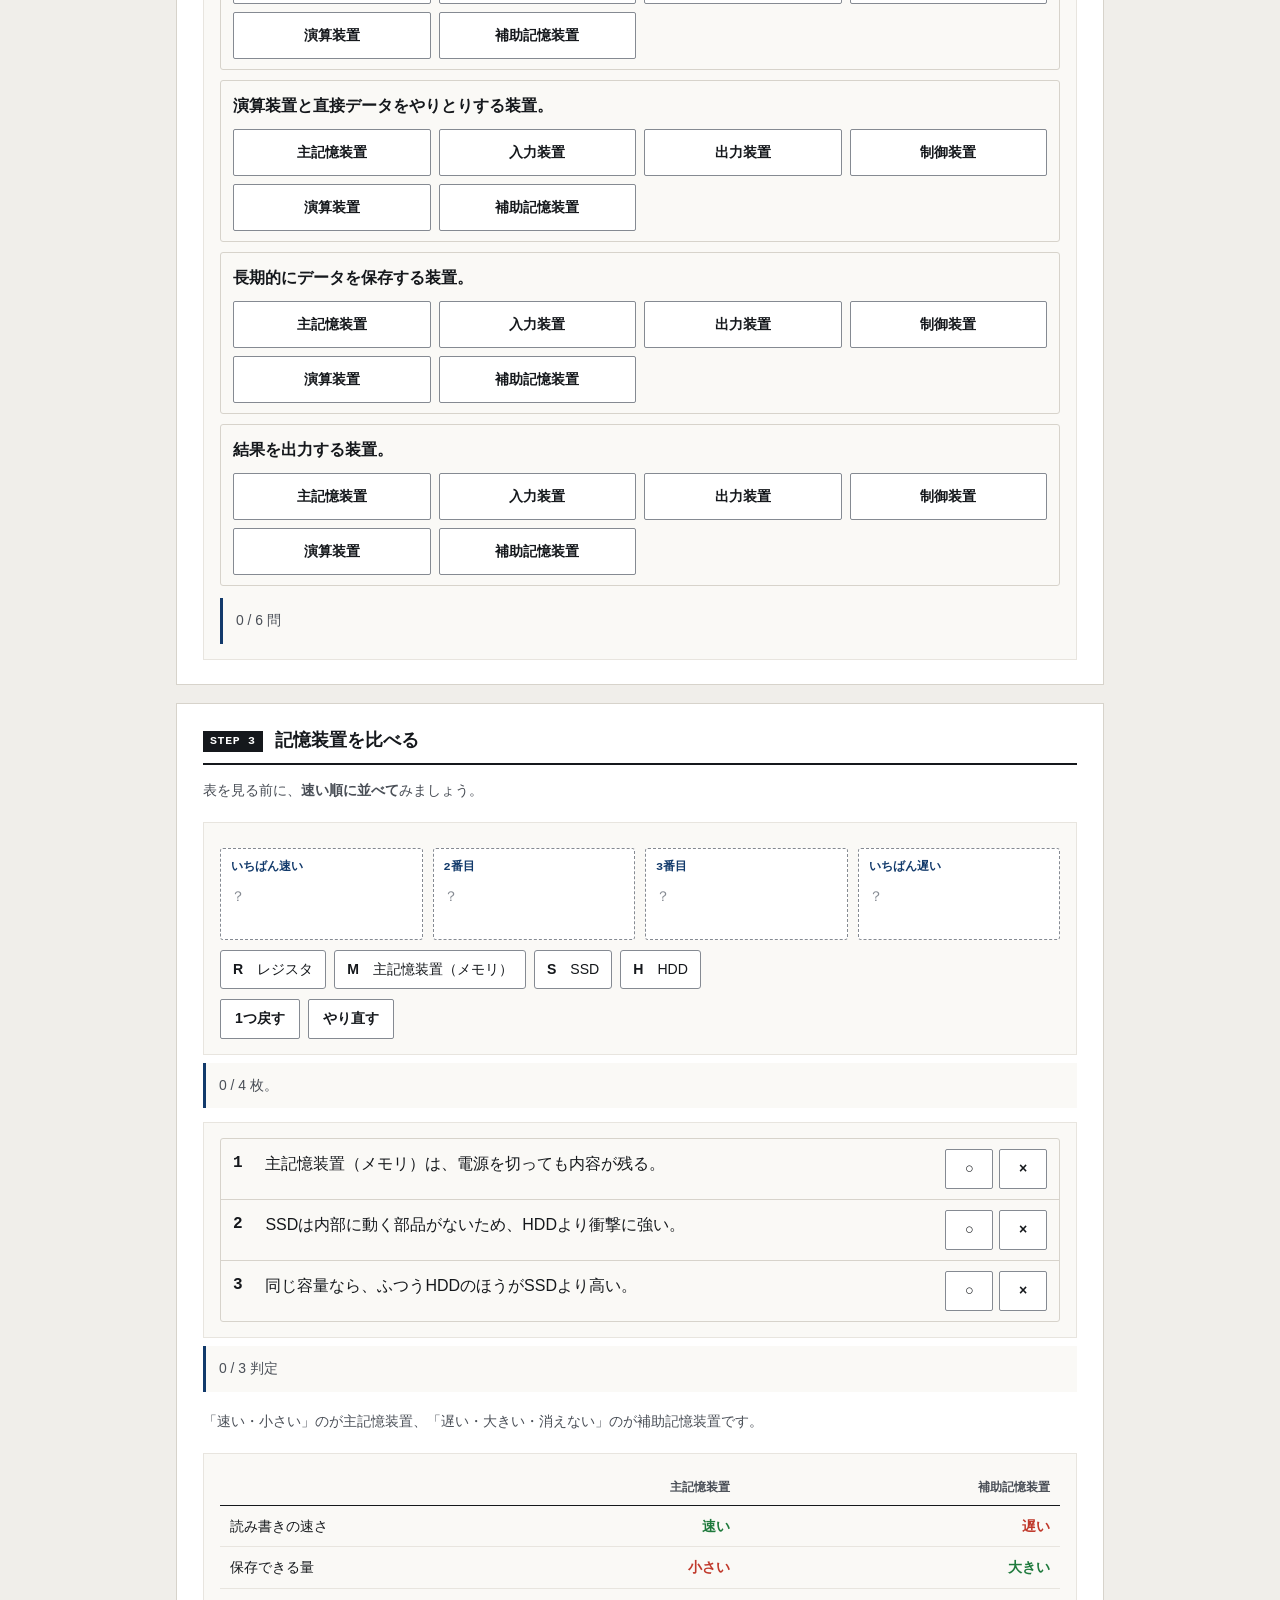
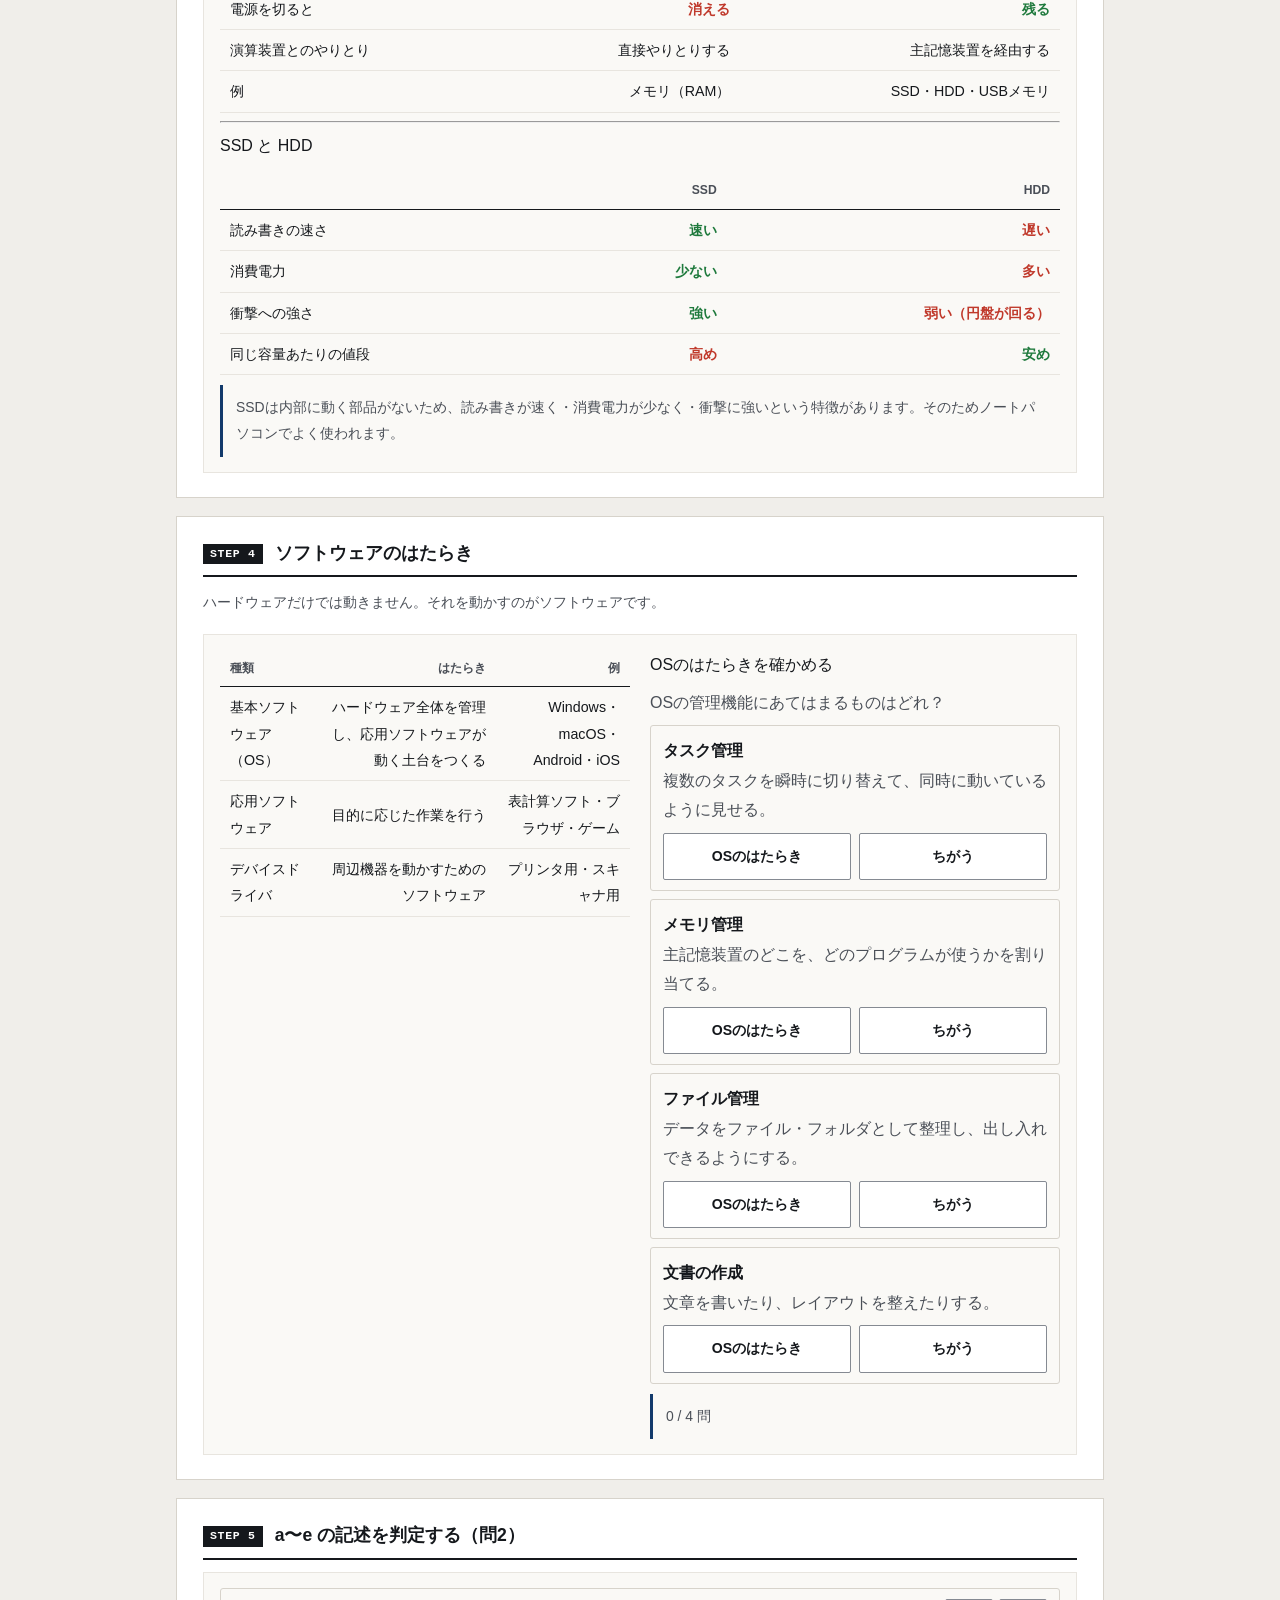
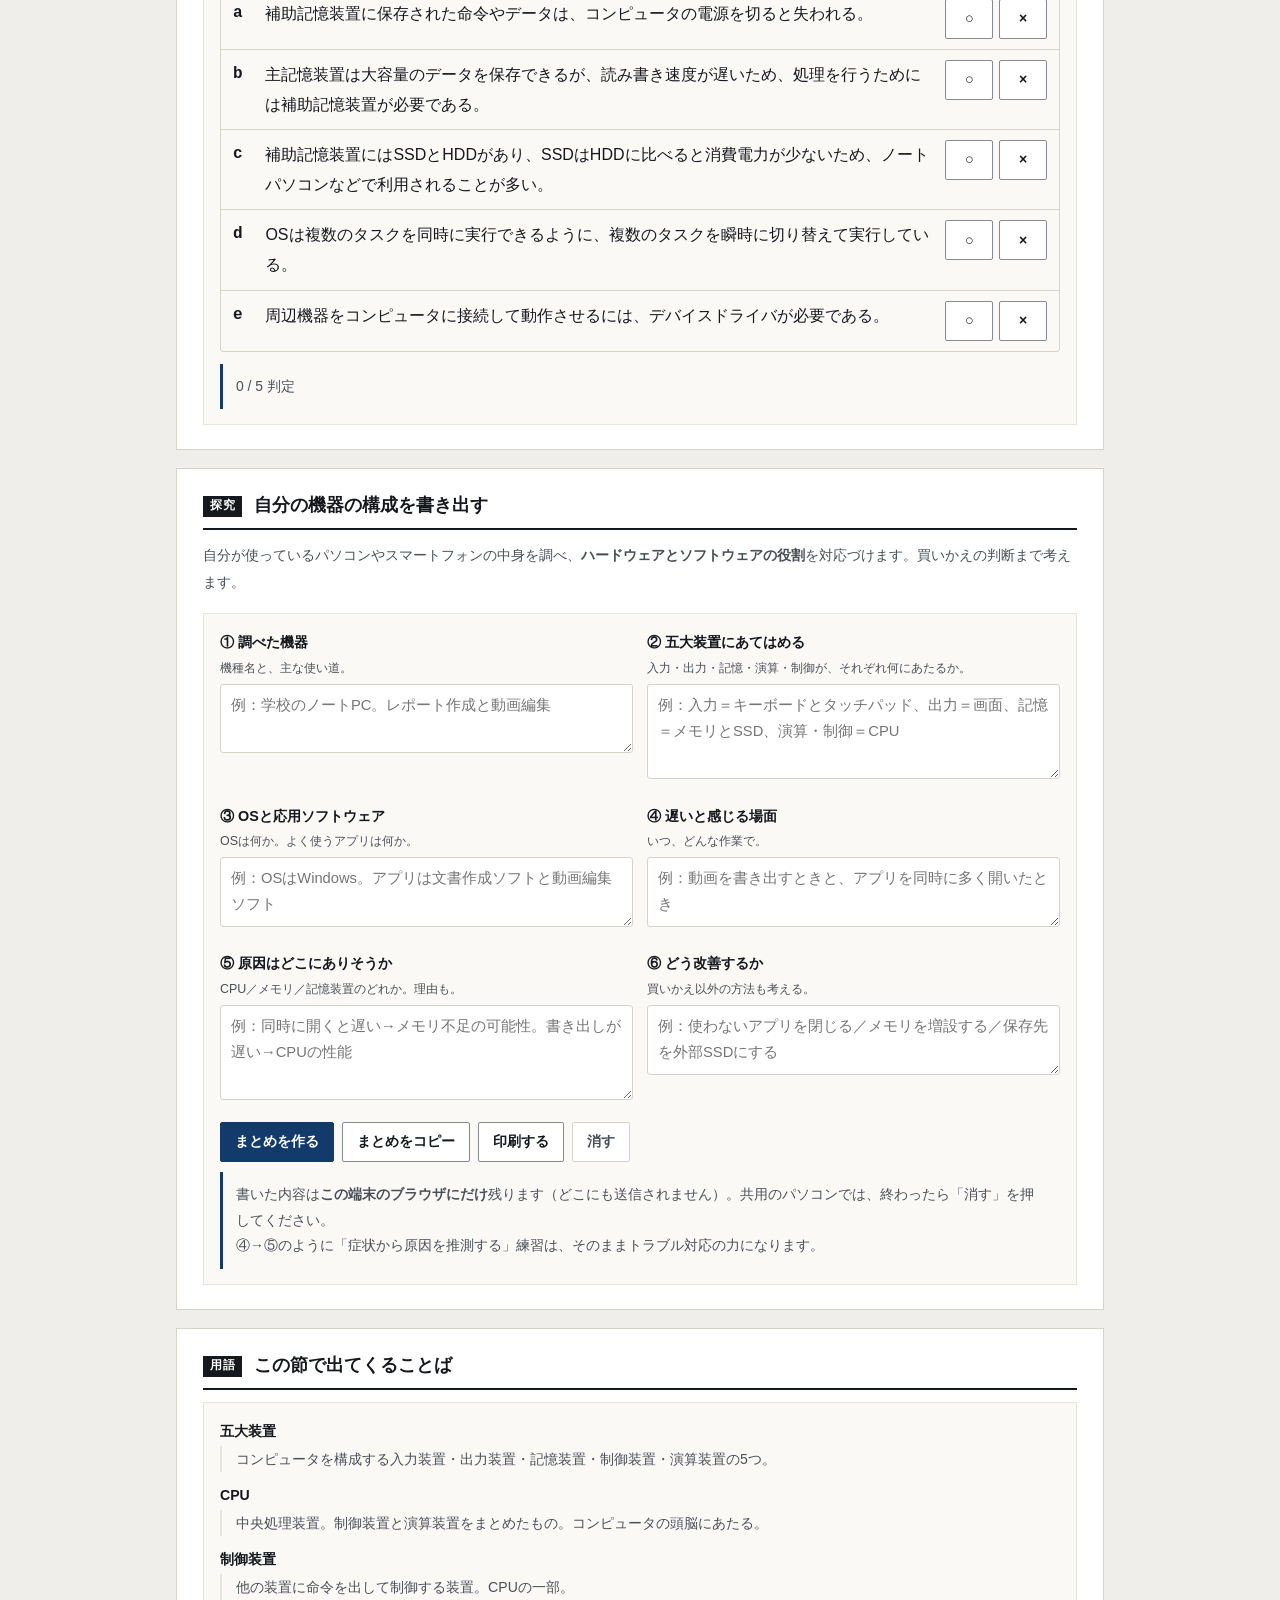
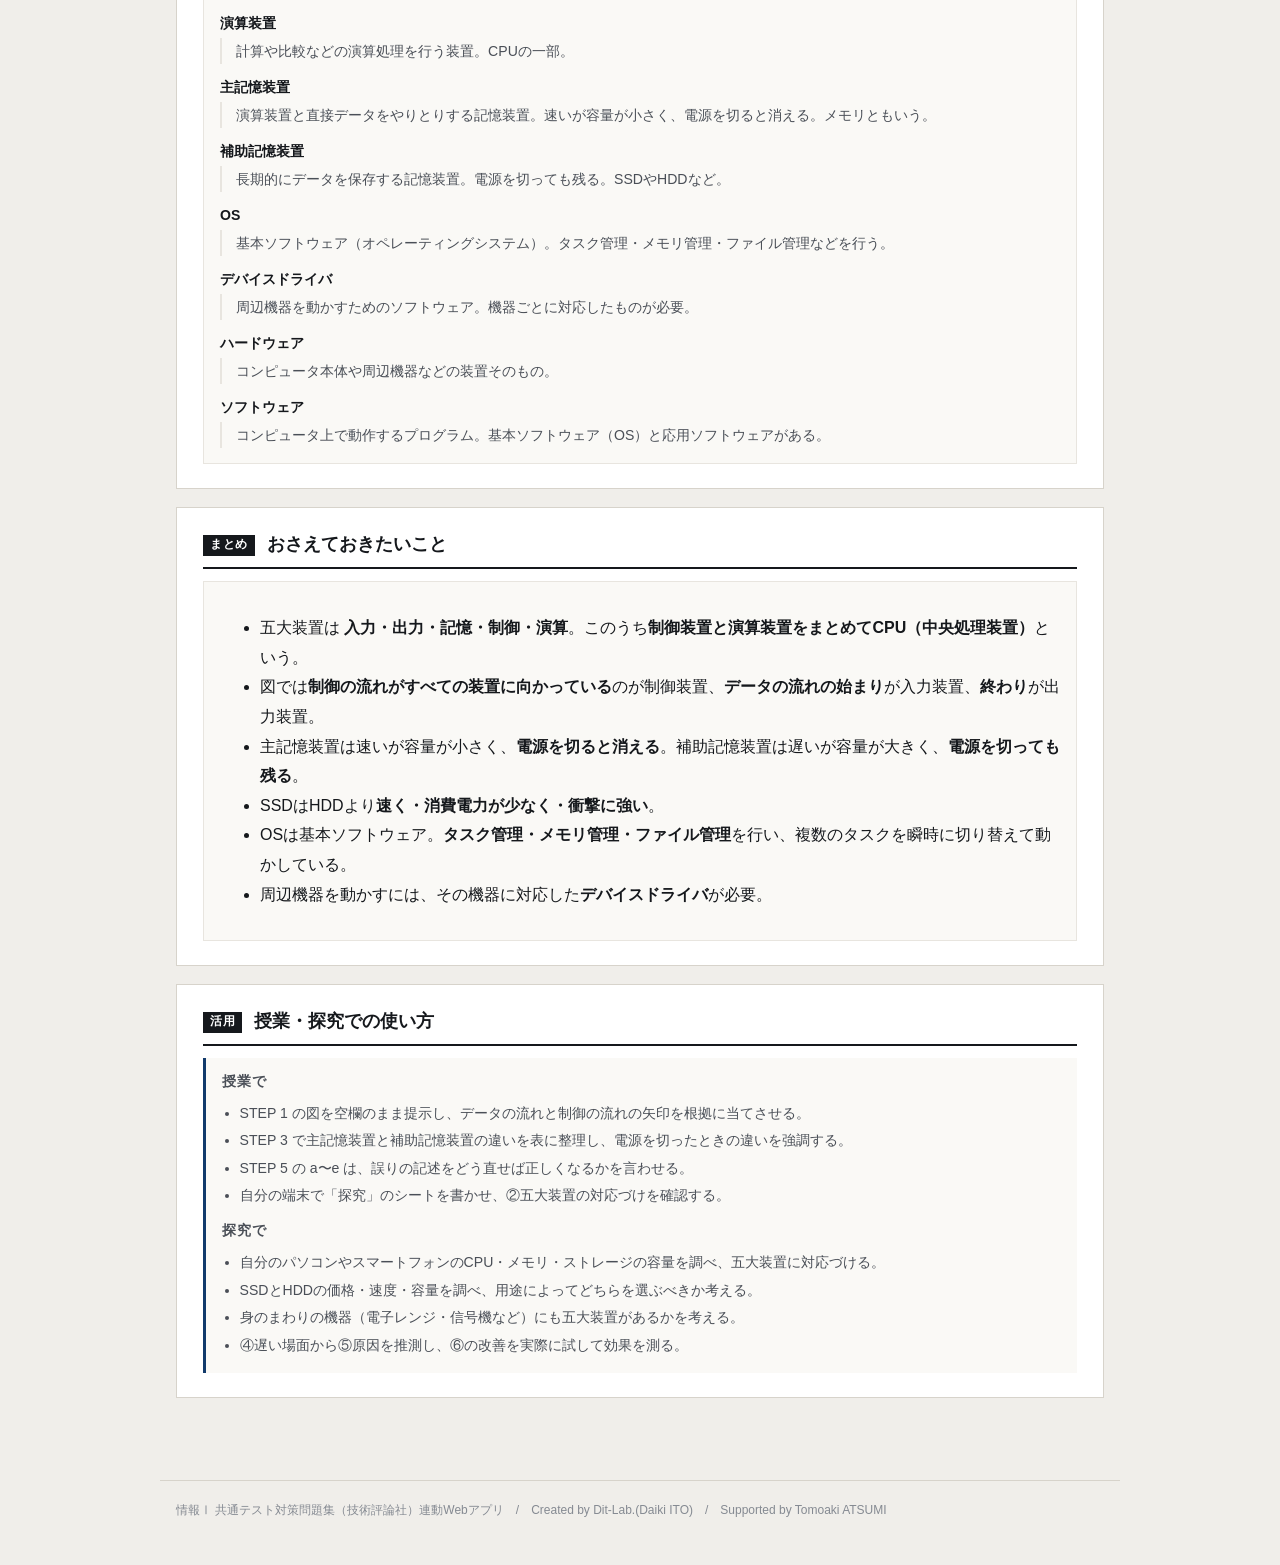
==== commit 5812e122: "feat: 五大装置の関係図でデータ／制御の流れを動かせるようにした" ====
--- a/index.html
+++ b/index.html
@@ -7,7 +7,7 @@
 <meta name="description" content="五大装置の関係図を自分で完成させ、データの流れと制御の流れを目で追いながら整理します。">
 <link rel="icon" href="data:image/svg+xml,%3Csvg xmlns=%22http://www.w3.org/2000/svg%22 viewBox=%220 0 32 32%22%3E%3Crect width=%2232%22 height=%2232%22 fill=%22%2315181c%22/%3E%3Ctext x=%2216%22 y=%2222%22 font-size=%2218%22 font-family=%22monospace%22 fill=%22%23fff%22 text-anchor=%22middle%22%3E01%3C/text%3E%3C/svg%3E">
 <link rel="stylesheet" href="css/style.css?v=88681cd4">
-<link rel="stylesheet" href="css/app.css?v=1ecb6554">
+<link rel="stylesheet" href="css/app.css?v=f37751a7">
 </head>
 <body>
 
@@ -26,6 +26,11 @@
     <p class="desc">空欄をクリックしてから、下の装置名を選びます。<strong>点線＝データの流れ</strong>、<strong>実線＝制御（命令）の流れ</strong>が手がかりです。</p>
     <div class="panel">
       <div id="figBox"></div>
+      <div class="figctl">
+        <button class="btn primary" id="figPlay">▶ 流れを動かす</button>
+        <span class="lg"><i class="d"></i>データの流れ</span>
+        <span class="lg"><i class="c"></i>制御（命令）の流れ</span>
+      </div>
       <p class="pq" style="margin:14px 0 8px">選んでいる空欄：<span class="mono" id="curBlank">ア</span></p>
       <div class="choice4" id="figChoices"></div>
       <div class="note" id="figNote" style="margin-top:10px"></div>
@@ -141,6 +146,6 @@
 <script src="js/terms.js?v=31ea8772"></script>
 <script src="js/worksheet.js?v=b6f4e4b3"></script>
 <script src="js/quiz.js?v=13402362"></script>
-<script src="js/app.js?v=1eecbc68"></script>
+<script src="js/app.js?v=41bc2b83"></script>
 </body>
 </html>
--- a/css/app.css
+++ b/css/app.css
@@ -45,3 +45,13 @@
 .abcde .st .t{flex:1;min-width:12em}
 .abcde .jb{display:flex;gap:6px}
 .abcde .jb .btn{min-width:3.4em;padding:6px 10px;text-align:center}
+
+/* --- 関係図の「流れ」を動かす --- */
+@keyframes flowdash { to { stroke-dashoffset: -14 } }
+svg.anim .dflow{ animation: flowdash .85s linear infinite }
+svg.anim .cflow{ stroke-dasharray:6 4; animation: flowdash 1.15s linear infinite }
+.figctl{display:flex;gap:10px;align-items:center;flex-wrap:wrap;margin-top:10px}
+.figctl .lg{font-size:.78rem;color:var(--ink-2);display:inline-flex;align-items:center;gap:5px}
+.figctl .lg i{display:inline-block;width:22px;height:0;border-top-width:2px}
+.figctl .lg i.d{border-top-style:dashed;border-top-color:#123a6b}
+.figctl .lg i.c{border-top-style:solid;border-top-color:#8a5a00}
